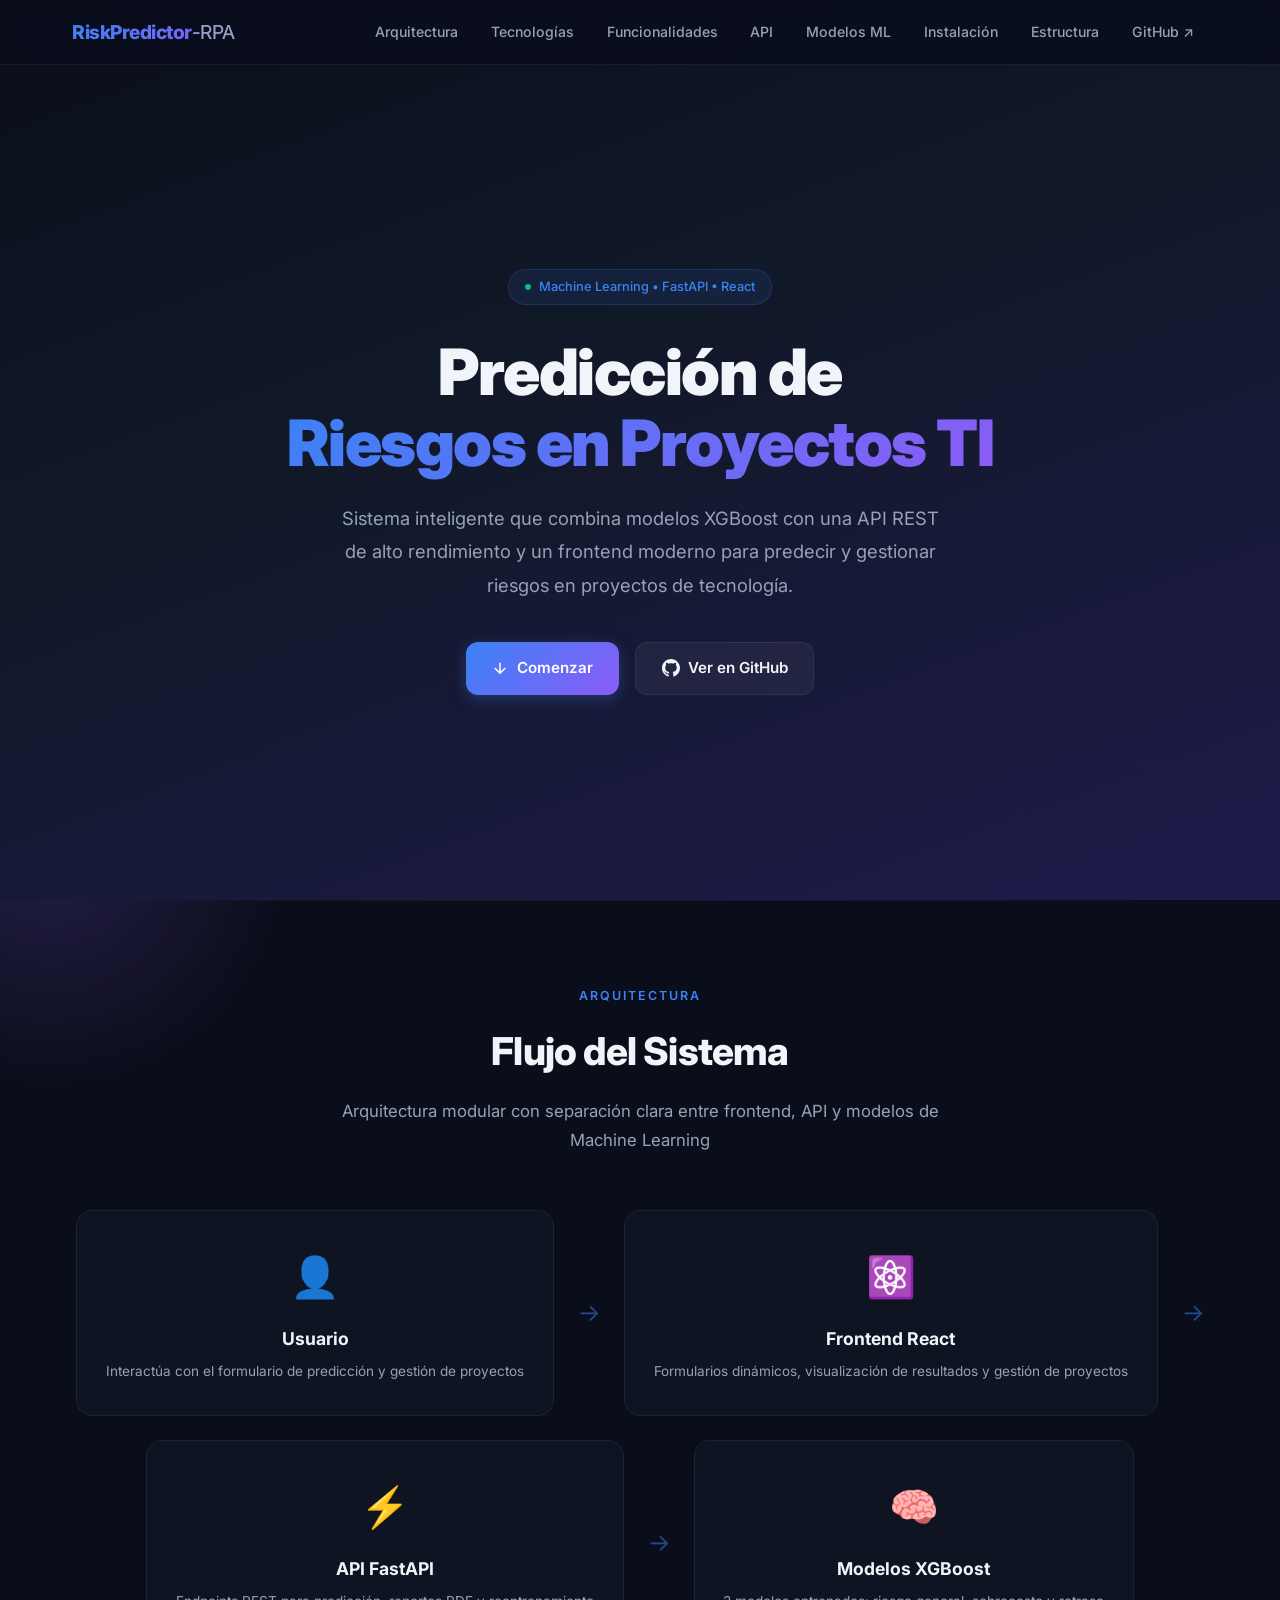
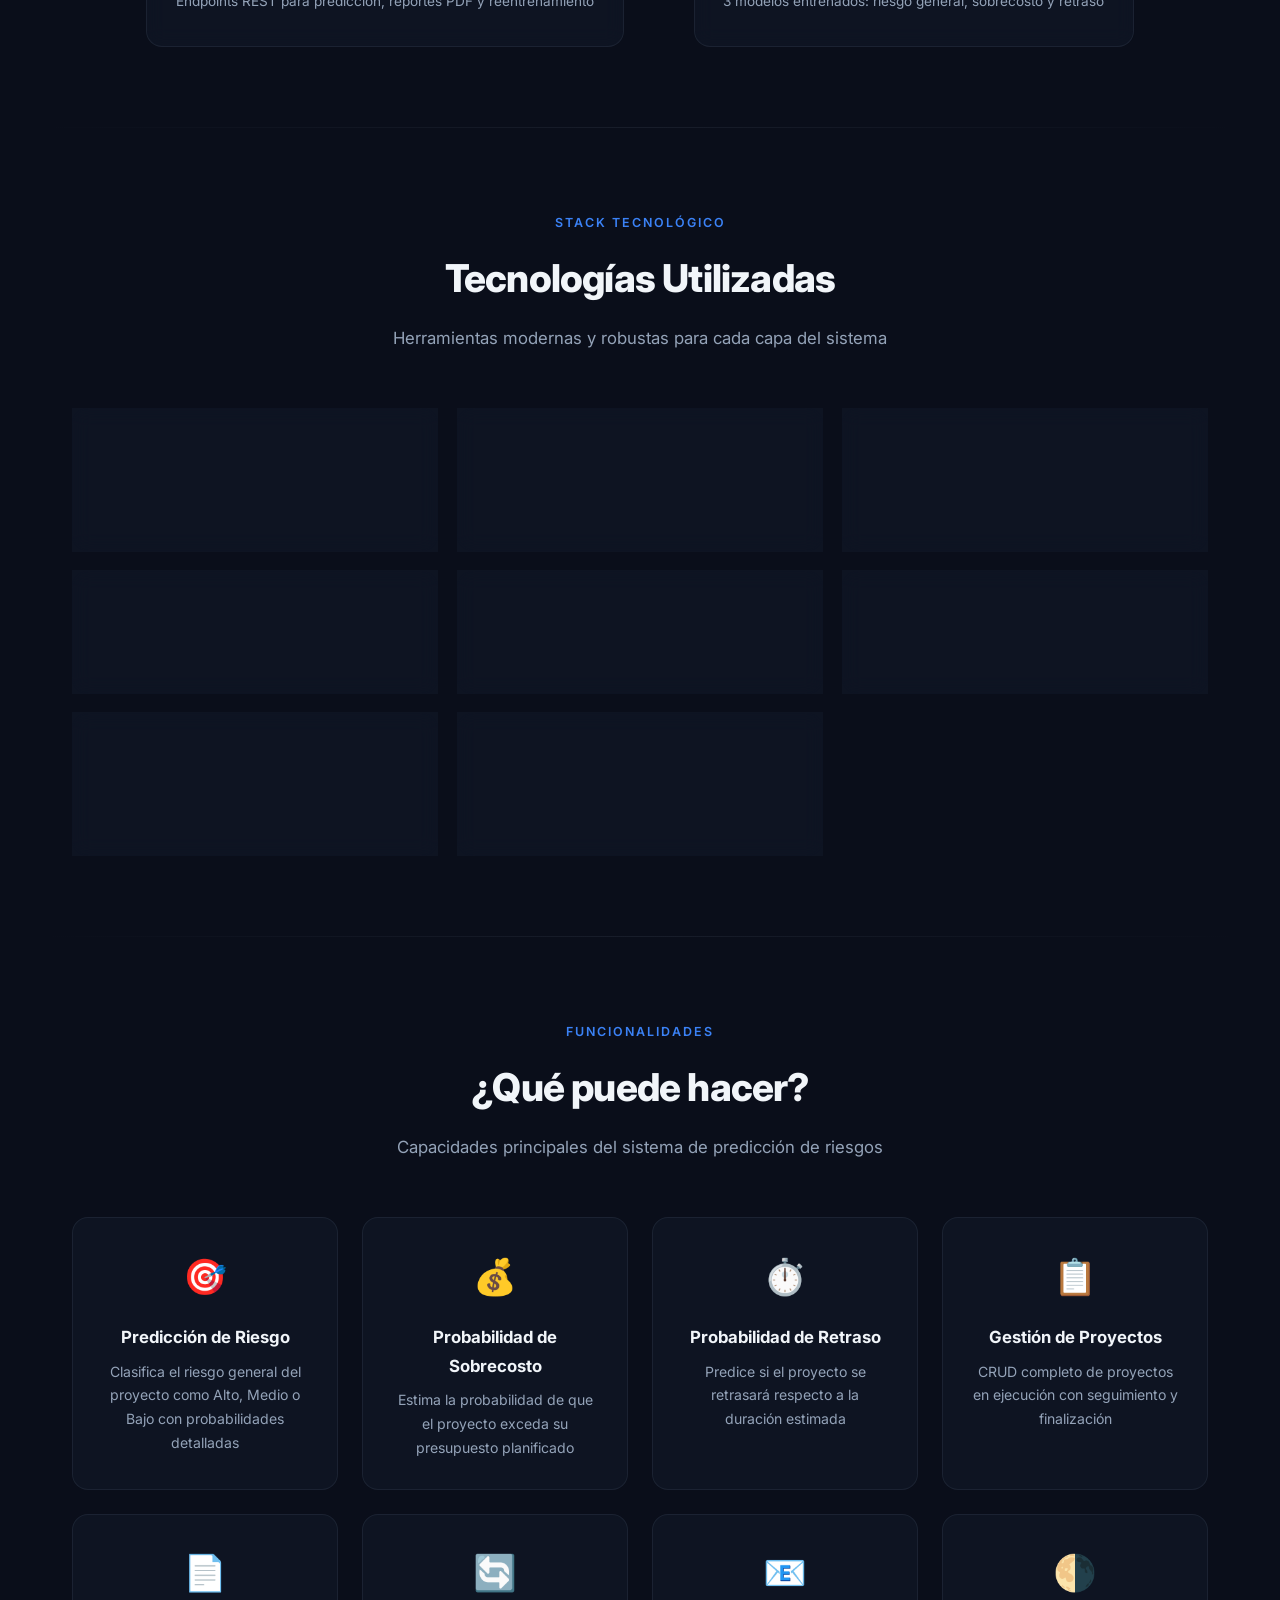
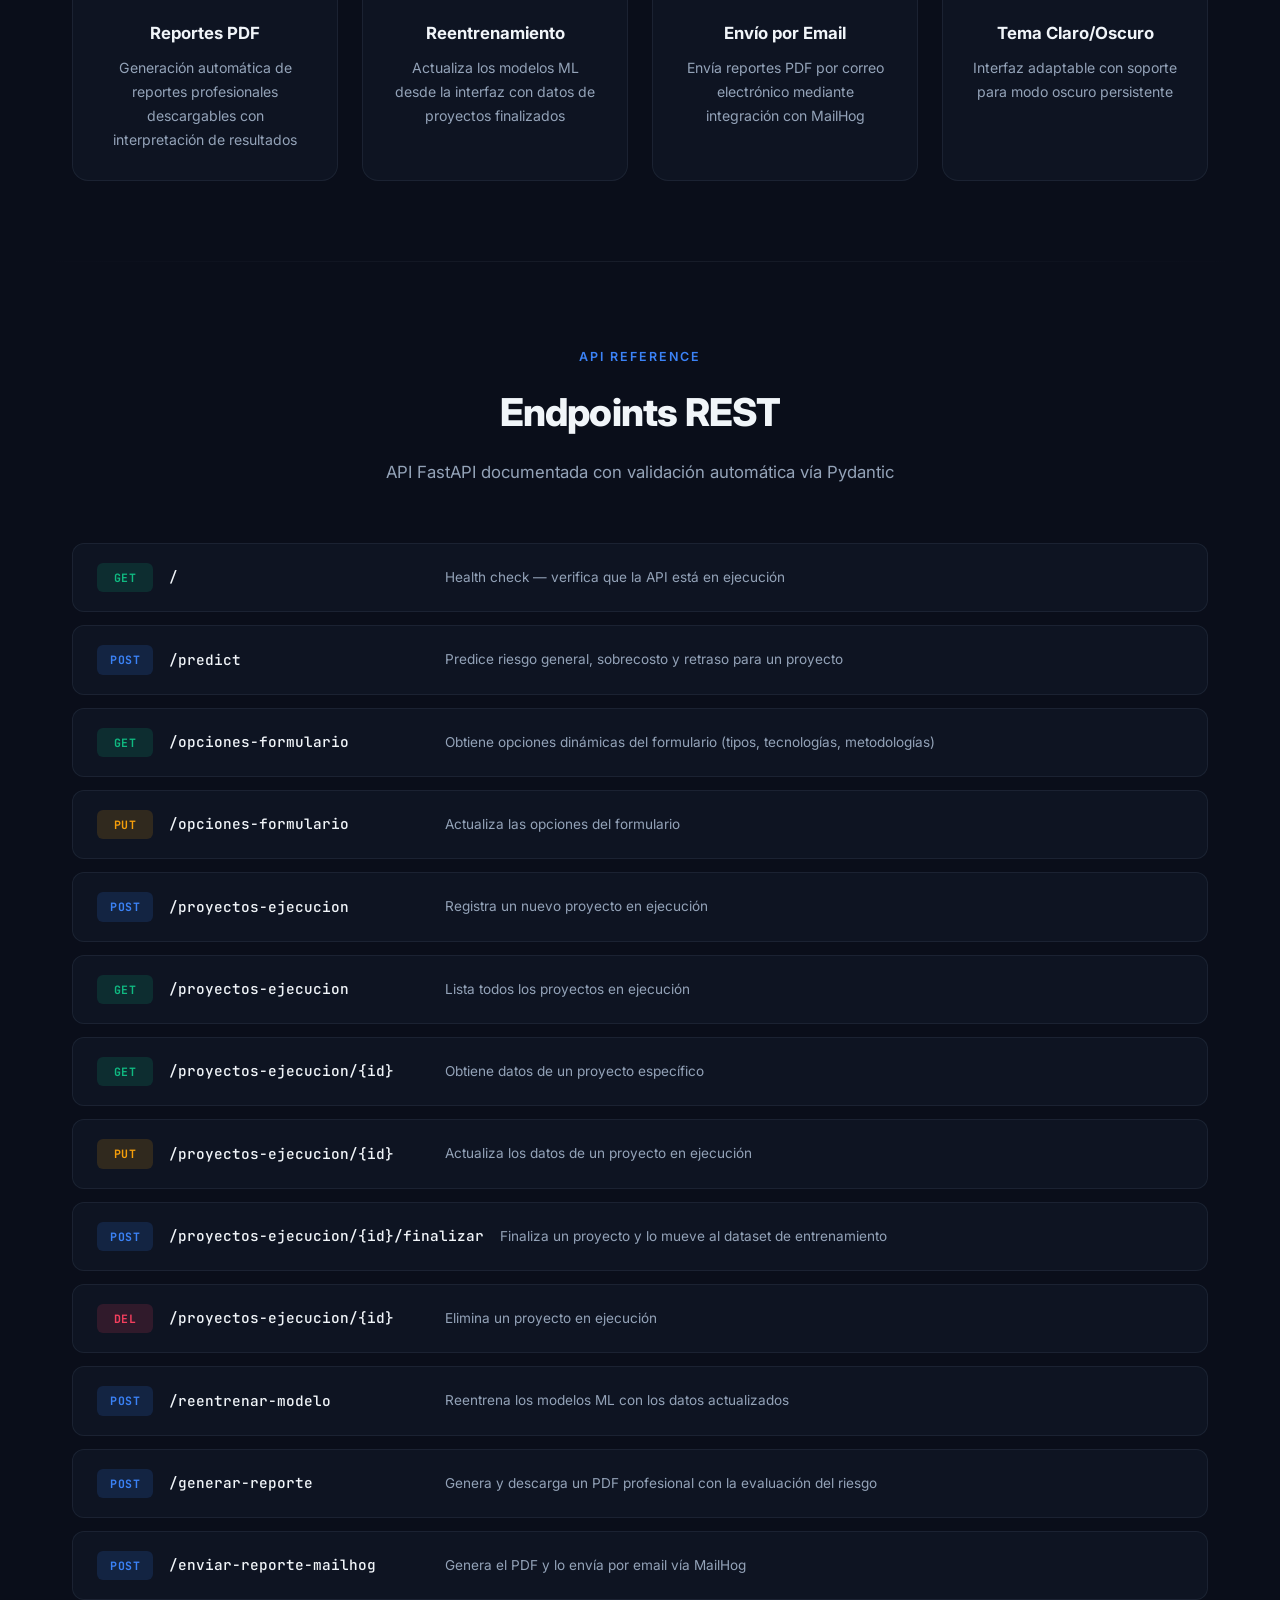
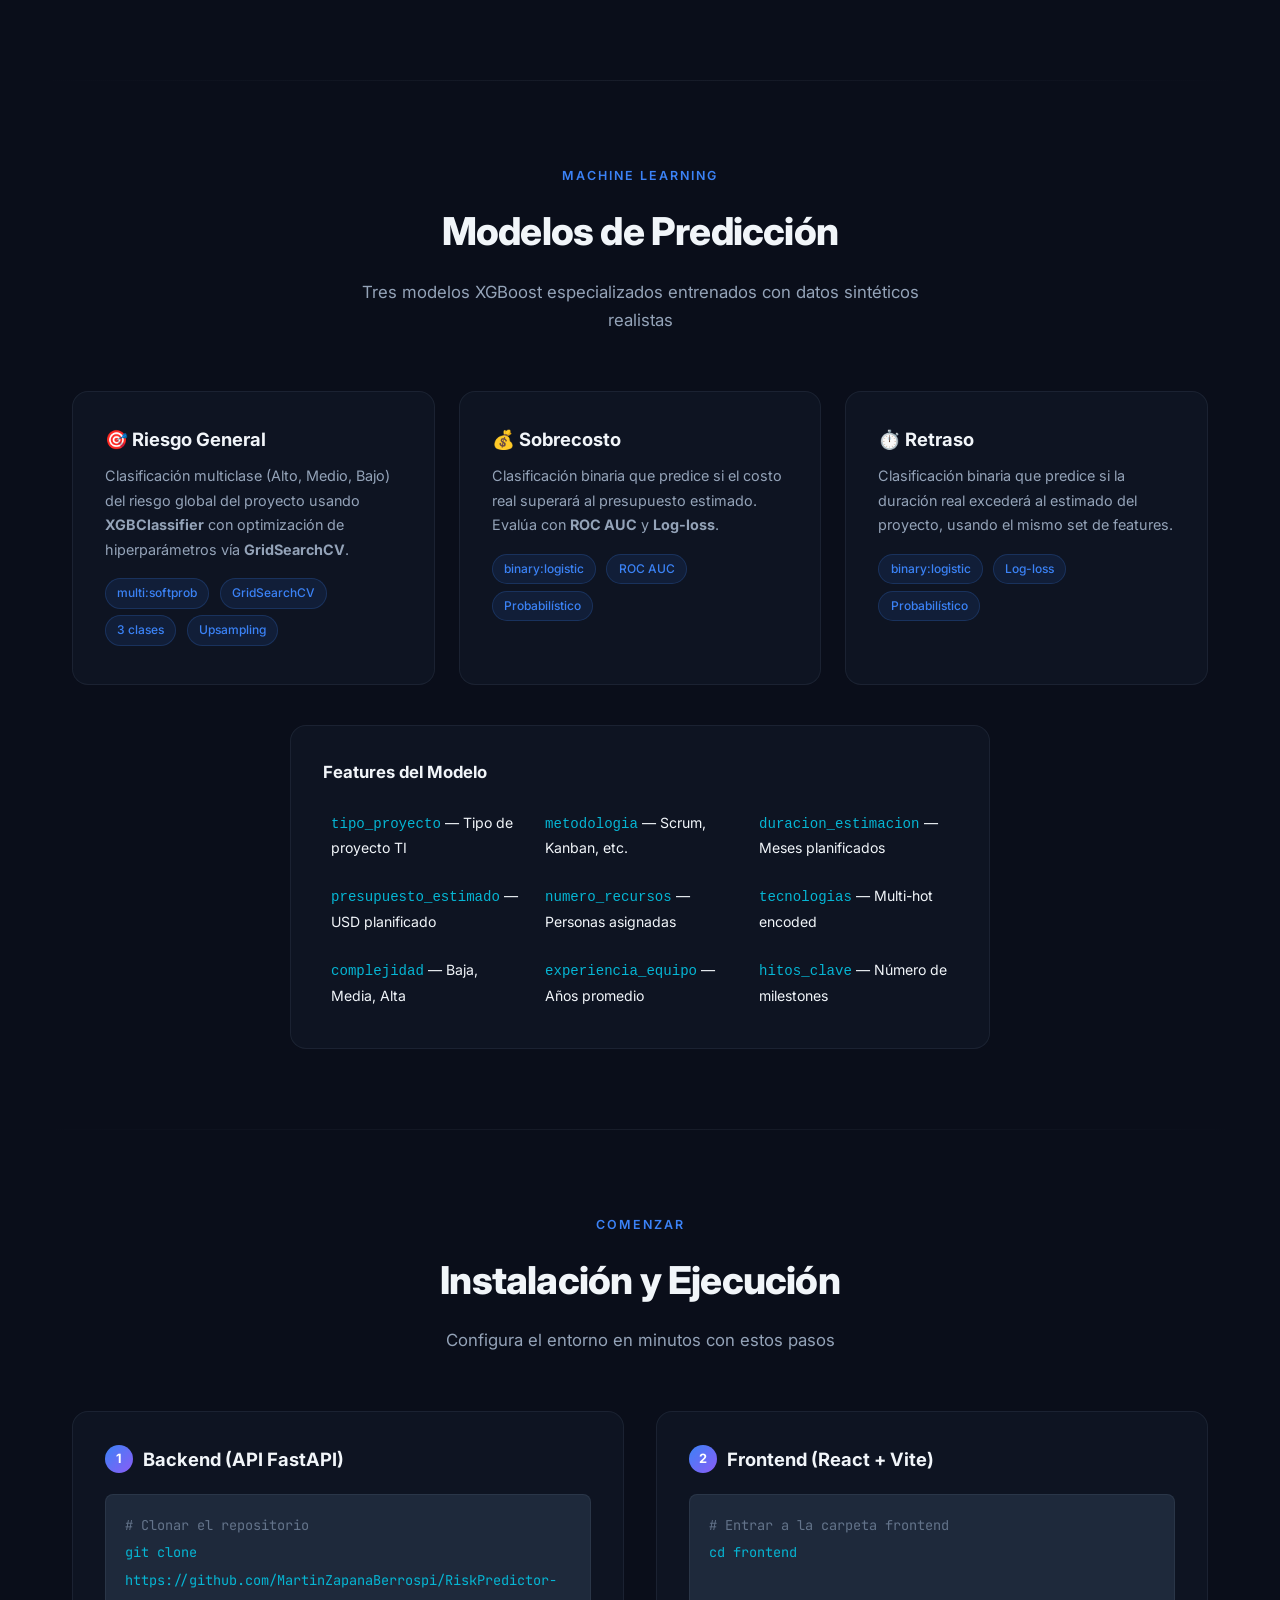
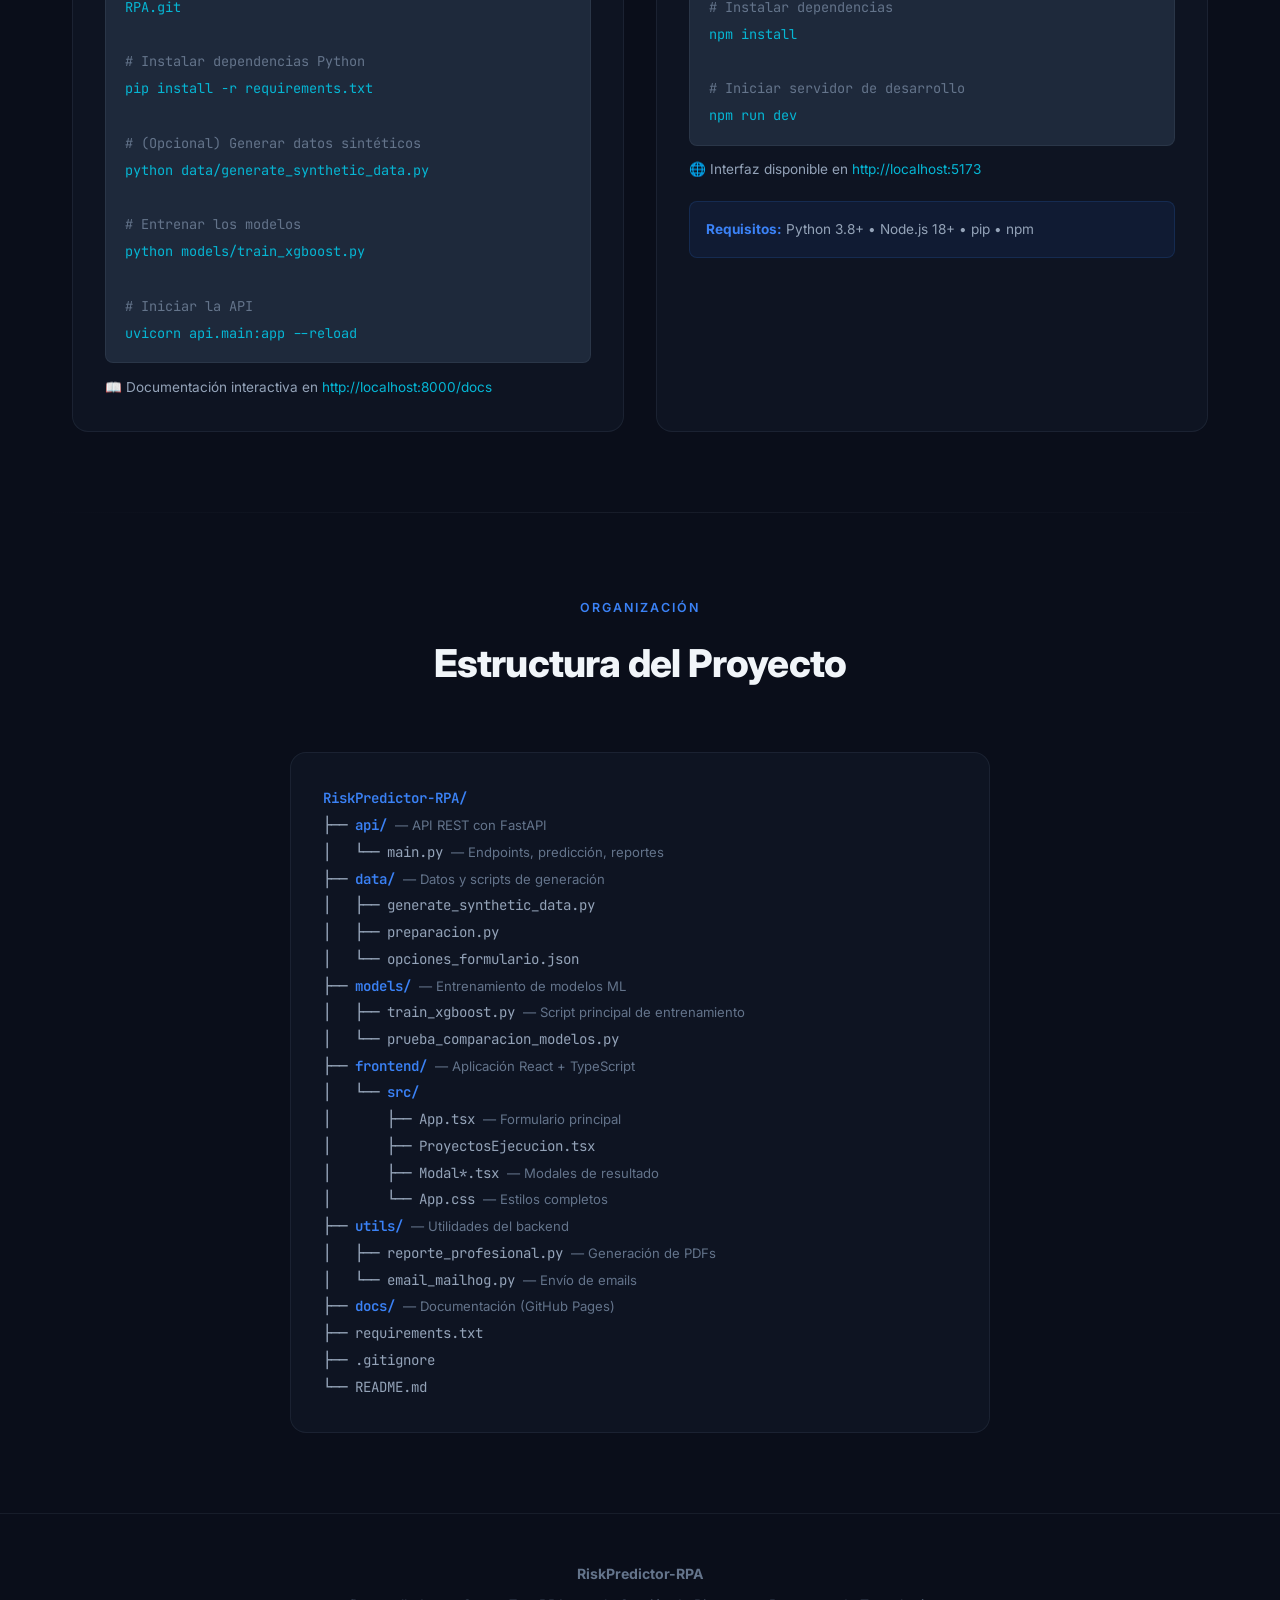
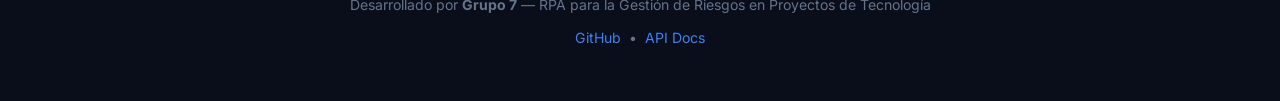
==== docs/index.html @ 30a3c872 "feat: optimizar proyecto y agregar documentación GitHub Pages - Refactorizar api/main.py: extraer ló" ====
<!doctype html>
<html lang="es">
  <head>
    <meta charset="UTF-8" />
    <meta name="viewport" content="width=device-width, initial-scale=1.0" />
    <title>RiskPredictor-RPA | Documentación</title>
    <meta
      name="description"
      content="Sistema inteligente de predicción y gestión de riesgos en proyectos de tecnología usando Machine Learning, FastAPI y React."
    />
    <link rel="preconnect" href="https://fonts.googleapis.com" />
    <link rel="preconnect" href="https://fonts.gstatic.com" crossorigin />
    <link
      href="https://fonts.googleapis.com/css2?family=Inter:wght@300;400;500;600;700;800;900&family=JetBrains+Mono:wght@400;500;600&display=swap"
      rel="stylesheet"
    />
    <style>
      /* ========================================
           CSS VARIABLES & DESIGN SYSTEM
           ======================================== */
      :root {
        --bg-primary: #0a0e1a;
        --bg-secondary: #111827;
        --bg-card: rgba(17, 24, 39, 0.7);
        --bg-card-hover: rgba(30, 41, 59, 0.8);
        --bg-code: #1e293b;
        --text-primary: #f1f5f9;
        --text-secondary: #94a3b8;
        --text-muted: #64748b;
        --accent-blue: #3b82f6;
        --accent-blue-glow: rgba(59, 130, 246, 0.3);
        --accent-purple: #8b5cf6;
        --accent-purple-glow: rgba(139, 92, 246, 0.2);
        --accent-emerald: #10b981;
        --accent-amber: #f59e0b;
        --accent-rose: #f43f5e;
        --accent-cyan: #06b6d4;
        --gradient-primary: linear-gradient(135deg, #3b82f6, #8b5cf6);
        --gradient-hero: linear-gradient(
          160deg,
          #0a0e1a 0%,
          #111827 40%,
          #1e1b4b 100%
        );
        --gradient-card: linear-gradient(
          135deg,
          rgba(59, 130, 246, 0.05),
          rgba(139, 92, 246, 0.05)
        );
        --border-color: rgba(148, 163, 184, 0.1);
        --border-glow: rgba(59, 130, 246, 0.2);
        --shadow-sm: 0 1px 3px rgba(0, 0, 0, 0.3);
        --shadow-md: 0 4px 20px rgba(0, 0, 0, 0.4);
        --shadow-lg: 0 10px 40px rgba(0, 0, 0, 0.5);
        --shadow-glow: 0 0 30px rgba(59, 130, 246, 0.15);
        --radius-sm: 8px;
        --radius-md: 12px;
        --radius-lg: 16px;
        --radius-xl: 24px;
        --font-sans:
          "Inter", -apple-system, BlinkMacSystemFont, "Segoe UI", sans-serif;
        --font-mono: "JetBrains Mono", "Fira Code", monospace;
      }

      /* ========================================
           BASE STYLES
           ======================================== */
      *,
      *::before,
      *::after {
        margin: 0;
        padding: 0;
        box-sizing: border-box;
      }

      html {
        scroll-behavior: smooth;
        scroll-padding-top: 80px;
      }

      body {
        font-family: var(--font-sans);
        background: var(--bg-primary);
        color: var(--text-primary);
        line-height: 1.7;
        -webkit-font-smoothing: antialiased;
        overflow-x: hidden;
      }

      ::selection {
        background: var(--accent-blue);
        color: white;
      }

      a {
        color: var(--accent-blue);
        text-decoration: none;
        transition: color 0.25s;
      }
      a:hover {
        color: #60a5fa;
      }

      /* ========================================
           ANIMATED BACKGROUND
           ======================================== */
      .bg-grid {
        position: fixed;
        inset: 0;
        z-index: 0;
        pointer-events: none;
        background-image:
          linear-gradient(rgba(59, 130, 246, 0.03) 1px, transparent 1px),
          linear-gradient(90deg, rgba(59, 130, 246, 0.03) 1px, transparent 1px);
        background-size: 60px 60px;
      }

      .bg-glow {
        position: fixed;
        top: -200px;
        right: -200px;
        width: 600px;
        height: 600px;
        border-radius: 50%;
        background: radial-gradient(
          circle,
          var(--accent-blue-glow) 0%,
          transparent 70%
        );
        pointer-events: none;
        z-index: 0;
        animation: floatGlow 8s ease-in-out infinite alternate;
      }

      .bg-glow-2 {
        position: fixed;
        bottom: -200px;
        left: -200px;
        width: 500px;
        height: 500px;
        border-radius: 50%;
        background: radial-gradient(
          circle,
          var(--accent-purple-glow) 0%,
          transparent 70%
        );
        pointer-events: none;
        z-index: 0;
        animation: floatGlow 10s ease-in-out infinite alternate-reverse;
      }

      @keyframes floatGlow {
        from {
          transform: translate(0, 0) scale(1);
        }
        to {
          transform: translate(50px, 30px) scale(1.1);
        }
      }

      /* ========================================
           NAVIGATION
           ======================================== */
      .nav {
        position: fixed;
        top: 0;
        left: 0;
        right: 0;
        z-index: 1000;
        background: rgba(10, 14, 26, 0.85);
        backdrop-filter: blur(20px) saturate(180%);
        -webkit-backdrop-filter: blur(20px) saturate(180%);
        border-bottom: 1px solid var(--border-color);
        transition:
          background 0.3s,
          box-shadow 0.3s;
      }

      .nav.scrolled {
        background: rgba(10, 14, 26, 0.95);
        box-shadow: var(--shadow-md);
      }

      .nav-inner {
        max-width: 1200px;
        margin: 0 auto;
        padding: 0 2rem;
        display: flex;
        align-items: center;
        justify-content: space-between;
        height: 64px;
      }

      .nav-logo {
        font-weight: 800;
        font-size: 1.2rem;
        letter-spacing: -0.5px;
        background: var(--gradient-primary);
        -webkit-background-clip: text;
        -webkit-text-fill-color: transparent;
        background-clip: text;
      }

      .nav-logo span {
        -webkit-text-fill-color: var(--text-secondary);
        font-weight: 400;
      }

      .nav-links {
        display: flex;
        gap: 0.25rem;
        list-style: none;
      }

      .nav-links a {
        display: block;
        padding: 0.5rem 0.9rem;
        color: var(--text-secondary);
        font-size: 0.88rem;
        font-weight: 500;
        border-radius: var(--radius-sm);
        transition: all 0.25s;
      }

      .nav-links a:hover {
        color: var(--text-primary);
        background: rgba(59, 130, 246, 0.1);
      }

      .nav-hamburger {
        display: none;
        cursor: pointer;
        background: none;
        border: none;
        color: var(--text-primary);
        padding: 0.5rem;
      }

      /* ========================================
           HERO SECTION
           ======================================== */
      .hero {
        position: relative;
        z-index: 1;
        min-height: 100vh;
        display: flex;
        align-items: center;
        justify-content: center;
        text-align: center;
        padding: 8rem 2rem 4rem;
        background: var(--gradient-hero);
      }

      .hero-content {
        max-width: 800px;
      }

      .hero-badge {
        display: inline-flex;
        align-items: center;
        gap: 0.5rem;
        padding: 0.4rem 1rem;
        background: rgba(59, 130, 246, 0.1);
        border: 1px solid rgba(59, 130, 246, 0.2);
        border-radius: 100px;
        font-size: 0.8rem;
        font-weight: 500;
        color: var(--accent-blue);
        margin-bottom: 2rem;
        animation: fadeInUp 0.6s ease-out;
      }

      .hero-badge .dot {
        width: 6px;
        height: 6px;
        border-radius: 50%;
        background: var(--accent-emerald);
        animation: pulse 2s infinite;
      }

      @keyframes pulse {
        0%,
        100% {
          opacity: 1;
        }
        50% {
          opacity: 0.4;
        }
      }

      .hero h1 {
        font-size: clamp(2.5rem, 5vw, 4rem);
        font-weight: 900;
        line-height: 1.1;
        letter-spacing: -1.5px;
        margin-bottom: 1.5rem;
        animation: fadeInUp 0.6s ease-out 0.1s both;
      }

      .hero h1 .gradient-text {
        background: var(--gradient-primary);
        -webkit-background-clip: text;
        -webkit-text-fill-color: transparent;
        background-clip: text;
      }

      .hero-description {
        font-size: 1.15rem;
        color: var(--text-secondary);
        max-width: 600px;
        margin: 0 auto 2.5rem;
        line-height: 1.8;
        animation: fadeInUp 0.6s ease-out 0.2s both;
      }

      .hero-buttons {
        display: flex;
        gap: 1rem;
        justify-content: center;
        flex-wrap: wrap;
        animation: fadeInUp 0.6s ease-out 0.3s both;
      }

      .btn {
        display: inline-flex;
        align-items: center;
        gap: 0.5rem;
        padding: 0.8rem 1.6rem;
        border-radius: var(--radius-md);
        font-weight: 600;
        font-size: 0.95rem;
        transition: all 0.3s;
        cursor: pointer;
        border: none;
        font-family: var(--font-sans);
      }

      .btn-primary {
        background: var(--gradient-primary);
        color: white;
        box-shadow: 0 4px 15px var(--accent-blue-glow);
      }
      .btn-primary:hover {
        transform: translateY(-2px);
        box-shadow: 0 8px 25px var(--accent-blue-glow);
        color: white;
      }

      .btn-secondary {
        background: rgba(255, 255, 255, 0.05);
        color: var(--text-primary);
        border: 1px solid var(--border-color);
      }
      .btn-secondary:hover {
        background: rgba(255, 255, 255, 0.1);
        border-color: var(--accent-blue);
        color: var(--text-primary);
      }

      @keyframes fadeInUp {
        from {
          opacity: 0;
          transform: translateY(30px);
        }
        to {
          opacity: 1;
          transform: translateY(0);
        }
      }

      /* ========================================
           SECTIONS
           ======================================== */
      .section {
        position: relative;
        z-index: 1;
        max-width: 1200px;
        margin: 0 auto;
        padding: 5rem 2rem;
      }

      .section-header {
        text-align: center;
        margin-bottom: 3.5rem;
      }

      .section-label {
        display: inline-block;
        font-size: 0.78rem;
        font-weight: 600;
        text-transform: uppercase;
        letter-spacing: 2px;
        color: var(--accent-blue);
        margin-bottom: 0.8rem;
      }

      .section-title {
        font-size: clamp(1.8rem, 3vw, 2.5rem);
        font-weight: 800;
        letter-spacing: -0.8px;
        margin-bottom: 0.8rem;
      }

      .section-subtitle {
        font-size: 1.05rem;
        color: var(--text-secondary);
        max-width: 600px;
        margin: 0 auto;
      }

      /* ========================================
           ARCHITECTURE
           ======================================== */
      .arch-flow {
        display: flex;
        align-items: center;
        justify-content: center;
        gap: 1.5rem;
        flex-wrap: wrap;
        margin-top: 2rem;
      }

      .arch-node {
        background: var(--bg-card);
        border: 1px solid var(--border-color);
        border-radius: var(--radius-lg);
        padding: 2rem 1.8rem;
        text-align: center;
        min-width: 200px;
        backdrop-filter: blur(10px);
        transition: all 0.35s;
        position: relative;
        overflow: hidden;
      }

      .arch-node::before {
        content: "";
        position: absolute;
        inset: 0;
        background: var(--gradient-card);
        opacity: 0;
        transition: opacity 0.35s;
      }

      .arch-node:hover {
        border-color: var(--border-glow);
        transform: translateY(-4px);
        box-shadow: var(--shadow-glow);
      }
      .arch-node:hover::before {
        opacity: 1;
      }

      .arch-icon {
        font-size: 2.5rem;
        margin-bottom: 0.8rem;
        position: relative;
        z-index: 1;
      }

      .arch-node h3 {
        font-size: 1.1rem;
        font-weight: 700;
        margin-bottom: 0.4rem;
        position: relative;
        z-index: 1;
      }

      .arch-node p {
        font-size: 0.85rem;
        color: var(--text-secondary);
        position: relative;
        z-index: 1;
      }

      .arch-arrow {
        color: var(--accent-blue);
        font-size: 1.5rem;
        opacity: 0.5;
      }

      /* ========================================
           TECH STACK
           ======================================== */
      .tech-grid {
        display: grid;
        grid-template-columns: repeat(auto-fit, minmax(280px, 1fr));
        gap: 1.2rem;
      }

      .tech-card {
        background: var(--bg-card);
        border: 1px solid var(--border-color);
        border-radius: var(--radius-lg);
        padding: 1.5rem;
        display: flex;
        align-items: flex-start;
        gap: 1rem;
        transition: all 0.35s;
        backdrop-filter: blur(10px);
      }

      .tech-card:hover {
        border-color: var(--border-glow);
        transform: translateY(-3px);
        box-shadow: var(--shadow-glow);
      }

      .tech-icon {
        font-size: 2rem;
        flex-shrink: 0;
        width: 48px;
        height: 48px;
        display: flex;
        align-items: center;
        justify-content: center;
        border-radius: var(--radius-md);
        background: rgba(59, 130, 246, 0.1);
      }

      .tech-card h3 {
        font-size: 1rem;
        font-weight: 700;
        margin-bottom: 0.3rem;
      }

      .tech-card p {
        font-size: 0.85rem;
        color: var(--text-secondary);
        line-height: 1.5;
      }

      /* ========================================
           API REFERENCE
           ======================================== */
      .endpoint-list {
        display: flex;
        flex-direction: column;
        gap: 0.8rem;
      }

      .endpoint {
        background: var(--bg-card);
        border: 1px solid var(--border-color);
        border-radius: var(--radius-md);
        padding: 1.2rem 1.5rem;
        display: flex;
        align-items: center;
        gap: 1rem;
        transition: all 0.3s;
        cursor: pointer;
      }

      .endpoint:hover {
        border-color: var(--border-glow);
        background: var(--bg-card-hover);
      }

      .endpoint-method {
        font-family: var(--font-mono);
        font-size: 0.72rem;
        font-weight: 700;
        padding: 0.3rem 0.7rem;
        border-radius: 6px;
        text-transform: uppercase;
        letter-spacing: 0.5px;
        flex-shrink: 0;
        min-width: 56px;
        text-align: center;
      }

      .method-get {
        background: rgba(16, 185, 129, 0.15);
        color: var(--accent-emerald);
      }
      .method-post {
        background: rgba(59, 130, 246, 0.15);
        color: var(--accent-blue);
      }
      .method-put {
        background: rgba(245, 158, 11, 0.15);
        color: var(--accent-amber);
      }
      .method-delete {
        background: rgba(244, 63, 94, 0.15);
        color: var(--accent-rose);
      }

      .endpoint-path {
        font-family: var(--font-mono);
        font-size: 0.9rem;
        font-weight: 500;
        color: var(--text-primary);
        min-width: 260px;
      }

      .endpoint-desc {
        font-size: 0.85rem;
        color: var(--text-secondary);
      }

      /* ========================================
           ML MODELS
           ======================================== */
      .ml-grid {
        display: grid;
        grid-template-columns: repeat(auto-fit, minmax(320px, 1fr));
        gap: 1.5rem;
      }

      .ml-card {
        background: var(--bg-card);
        border: 1px solid var(--border-color);
        border-radius: var(--radius-lg);
        padding: 2rem;
        transition: all 0.35s;
        position: relative;
        overflow: hidden;
      }

      .ml-card::after {
        content: "";
        position: absolute;
        top: 0;
        left: 0;
        right: 0;
        height: 3px;
        background: var(--gradient-primary);
        opacity: 0;
        transition: opacity 0.35s;
      }

      .ml-card:hover {
        border-color: var(--border-glow);
        transform: translateY(-3px);
        box-shadow: var(--shadow-glow);
      }

      .ml-card:hover::after {
        opacity: 1;
      }

      .ml-card h3 {
        font-size: 1.15rem;
        font-weight: 700;
        margin-bottom: 0.6rem;
      }

      .ml-card p {
        font-size: 0.9rem;
        color: var(--text-secondary);
        margin-bottom: 1rem;
      }

      .ml-tag {
        display: inline-block;
        padding: 0.25rem 0.7rem;
        background: rgba(59, 130, 246, 0.1);
        border: 1px solid rgba(59, 130, 246, 0.2);
        border-radius: 100px;
        font-size: 0.75rem;
        font-weight: 500;
        color: var(--accent-blue);
        margin-right: 0.4rem;
        margin-bottom: 0.4rem;
      }

      /* ========================================
           FEATURES
           ======================================== */
      .features-grid {
        display: grid;
        grid-template-columns: repeat(auto-fit, minmax(250px, 1fr));
        gap: 1.5rem;
      }

      .feature-card {
        background: var(--bg-card);
        border: 1px solid var(--border-color);
        border-radius: var(--radius-lg);
        padding: 1.8rem;
        text-align: center;
        transition: all 0.35s;
      }

      .feature-card:hover {
        border-color: var(--border-glow);
        transform: translateY(-3px);
        box-shadow: var(--shadow-glow);
      }

      .feature-icon {
        font-size: 2.2rem;
        margin-bottom: 1rem;
      }

      .feature-card h3 {
        font-size: 1.05rem;
        font-weight: 700;
        margin-bottom: 0.5rem;
      }

      .feature-card p {
        font-size: 0.88rem;
        color: var(--text-secondary);
      }

      /* ========================================
           INSTALLATION
           ======================================== */
      .install-steps {
        display: grid;
        grid-template-columns: repeat(auto-fit, minmax(350px, 1fr));
        gap: 2rem;
      }

      .install-block {
        background: var(--bg-card);
        border: 1px solid var(--border-color);
        border-radius: var(--radius-lg);
        padding: 2rem;
      }

      .install-block h3 {
        font-size: 1.15rem;
        font-weight: 700;
        margin-bottom: 1.2rem;
        display: flex;
        align-items: center;
        gap: 0.6rem;
      }

      .step-number {
        display: inline-flex;
        align-items: center;
        justify-content: center;
        width: 28px;
        height: 28px;
        border-radius: 50%;
        background: var(--gradient-primary);
        color: white;
        font-size: 0.8rem;
        font-weight: 700;
        flex-shrink: 0;
      }

      .code-block {
        background: var(--bg-code);
        border: 1px solid var(--border-color);
        border-radius: var(--radius-sm);
        padding: 1rem 1.2rem;
        margin: 0.8rem 0;
        overflow-x: auto;
      }

      .code-block code {
        font-family: var(--font-mono);
        font-size: 0.85rem;
        color: var(--accent-cyan);
        line-height: 1.6;
      }

      .code-block .comment {
        color: var(--text-muted);
      }

      .install-block ol {
        list-style: none;
        counter-reset: step;
      }

      .install-block ol li {
        counter-increment: step;
        margin-bottom: 0.8rem;
        padding-left: 0;
        font-size: 0.92rem;
        color: var(--text-secondary);
      }

      /* ========================================
           PROJECT STRUCTURE
           ======================================== */
      .tree-block {
        background: var(--bg-card);
        border: 1px solid var(--border-color);
        border-radius: var(--radius-lg);
        padding: 2rem;
        max-width: 700px;
        margin: 0 auto;
      }

      .tree {
        font-family: var(--font-mono);
        font-size: 0.88rem;
        line-height: 1.9;
        color: var(--text-secondary);
      }

      .tree .dir {
        color: var(--accent-blue);
        font-weight: 600;
      }
      .tree .file {
        color: var(--text-secondary);
      }
      .tree .desc {
        color: var(--text-muted);
        font-family: var(--font-sans);
        font-size: 0.82rem;
      }

      /* ========================================
           FOOTER
           ======================================== */
      .footer {
        position: relative;
        z-index: 1;
        text-align: center;
        padding: 3rem 2rem;
        border-top: 1px solid var(--border-color);
        color: var(--text-muted);
        font-size: 0.88rem;
      }

      .footer a {
        color: var(--accent-blue);
      }
      .footer p {
        margin-bottom: 0.4rem;
      }

      /* ========================================
           RESPONSIVE
           ======================================== */
      @media (max-width: 768px) {
        .nav-links {
          display: none;
        }
        .nav-hamburger {
          display: block;
        }
        .nav-links.open {
          display: flex;
          flex-direction: column;
          position: absolute;
          top: 64px;
          left: 0;
          right: 0;
          background: rgba(10, 14, 26, 0.98);
          border-bottom: 1px solid var(--border-color);
          padding: 1rem;
        }
        .arch-flow {
          flex-direction: column;
        }
        .arch-arrow {
          transform: rotate(90deg);
        }
        .endpoint {
          flex-direction: column;
          align-items: flex-start;
          gap: 0.5rem;
        }
        .endpoint-path {
          min-width: auto;
        }
        .install-steps {
          grid-template-columns: 1fr;
        }
      }

      /* ========================================
           SCROLL ANIMATIONS
           ======================================== */
      .reveal {
        opacity: 0;
        transform: translateY(30px);
        transition: all 0.7s cubic-bezier(0.16, 1, 0.3, 1);
      }

      .reveal.visible {
        opacity: 1;
        transform: translateY(0);
      }

      /* ========================================
           DIVIDER
           ======================================== */
      .section-divider {
        width: 100%;
        max-width: 1200px;
        margin: 0 auto;
        height: 1px;
        background: linear-gradient(
          90deg,
          transparent,
          var(--border-color),
          transparent
        );
      }
    </style>
  </head>
  <body>
    <!-- Animated background -->
    <div class="bg-grid"></div>
    <div class="bg-glow"></div>
    <div class="bg-glow-2"></div>

    <!-- Navigation -->
    <nav class="nav" id="nav">
      <div class="nav-inner">
        <div class="nav-logo">RiskPredictor<span>-RPA</span></div>
        <button
          class="nav-hamburger"
          onclick="
            document.querySelector('.nav-links').classList.toggle('open')
          "
          aria-label="Menú"
        >
          <svg
            width="24"
            height="24"
            viewBox="0 0 24 24"
            fill="none"
            stroke="currentColor"
            stroke-width="2"
          >
            <path d="M3 12h18M3 6h18M3 18h18" />
          </svg>
        </button>
        <ul class="nav-links">
          <li><a href="#arquitectura">Arquitectura</a></li>
          <li><a href="#tecnologias">Tecnologías</a></li>
          <li><a href="#funcionalidades">Funcionalidades</a></li>
          <li><a href="#api">API</a></li>
          <li><a href="#modelos">Modelos ML</a></li>
          <li><a href="#instalacion">Instalación</a></li>
          <li><a href="#estructura">Estructura</a></li>
          <li>
            <a
              href="https://github.com/MartinZapanaBerrospi/RiskPredictor-RPA"
              target="_blank"
              >GitHub ↗</a
            >
          </li>
        </ul>
      </div>
    </nav>

    <!-- Hero -->
    <section class="hero">
      <div class="hero-content">
        <div class="hero-badge">
          <span class="dot"></span>
          Machine Learning &bull; FastAPI &bull; React
        </div>
        <h1>
          Predicción de<br />
          <span class="gradient-text">Riesgos en Proyectos TI</span>
        </h1>
        <p class="hero-description">
          Sistema inteligente que combina modelos XGBoost con una API REST de
          alto rendimiento y un frontend moderno para predecir y gestionar
          riesgos en proyectos de tecnología.
        </p>
        <div class="hero-buttons">
          <a href="#instalacion" class="btn btn-primary">
            <svg
              width="18"
              height="18"
              viewBox="0 0 24 24"
              fill="none"
              stroke="currentColor"
              stroke-width="2"
            >
              <path d="M12 5v14M5 12l7 7 7-7" />
            </svg>
            Comenzar
          </a>
          <a
            href="https://github.com/MartinZapanaBerrospi/RiskPredictor-RPA"
            target="_blank"
            class="btn btn-secondary"
          >
            <svg width="18" height="18" viewBox="0 0 24 24" fill="currentColor">
              <path
                d="M12 0c-6.626 0-12 5.373-12 12 0 5.302 3.438 9.8 8.207 11.387.599.111.793-.261.793-.577v-2.234c-3.338.726-4.033-1.416-4.033-1.416-.546-1.387-1.333-1.756-1.333-1.756-1.089-.745.083-.729.083-.729 1.205.084 1.839 1.237 1.839 1.237 1.07 1.834 2.807 1.304 3.492.997.107-.775.418-1.305.762-1.604-2.665-.305-5.467-1.334-5.467-5.931 0-1.311.469-2.381 1.236-3.221-.124-.303-.535-1.524.117-3.176 0 0 1.008-.322 3.301 1.23.957-.266 1.983-.399 3.003-.404 1.02.005 2.047.138 3.006.404 2.291-1.552 3.297-1.23 3.297-1.23.653 1.653.242 2.874.118 3.176.77.84 1.235 1.911 1.235 3.221 0 4.609-2.807 5.624-5.479 5.921.43.372.823 1.102.823 2.222v3.293c0 .319.192.694.801.576 4.765-1.589 8.199-6.086 8.199-11.386 0-6.627-5.373-12-12-12z"
              />
            </svg>
            Ver en GitHub
          </a>
        </div>
      </div>
    </section>

    <!-- Architecture -->
    <div class="section-divider"></div>
    <section class="section" id="arquitectura">
      <div class="section-header reveal">
        <span class="section-label">Arquitectura</span>
        <h2 class="section-title">Flujo del Sistema</h2>
        <p class="section-subtitle">
          Arquitectura modular con separación clara entre frontend, API y
          modelos de Machine Learning
        </p>
      </div>
      <div class="arch-flow reveal">
        <div class="arch-node">
          <div class="arch-icon">👤</div>
          <h3>Usuario</h3>
          <p>
            Interactúa con el formulario de predicción y gestión de proyectos
          </p>
        </div>
        <div class="arch-arrow">→</div>
        <div class="arch-node">
          <div class="arch-icon">⚛️</div>
          <h3>Frontend React</h3>
          <p>
            Formularios dinámicos, visualización de resultados y gestión de
            proyectos
          </p>
        </div>
        <div class="arch-arrow">→</div>
        <div class="arch-node">
          <div class="arch-icon">⚡</div>
          <h3>API FastAPI</h3>
          <p>Endpoints REST para predicción, reportes PDF y reentrenamiento</p>
        </div>
        <div class="arch-arrow">→</div>
        <div class="arch-node">
          <div class="arch-icon">🧠</div>
          <h3>Modelos XGBoost</h3>
          <p>3 modelos entrenados: riesgo general, sobrecosto y retraso</p>
        </div>
      </div>
    </section>

    <!-- Tech Stack -->
    <div class="section-divider"></div>
    <section class="section" id="tecnologias">
      <div class="section-header reveal">
        <span class="section-label">Stack Tecnológico</span>
        <h2 class="section-title">Tecnologías Utilizadas</h2>
        <p class="section-subtitle">
          Herramientas modernas y robustas para cada capa del sistema
        </p>
      </div>
      <div class="tech-grid reveal">
        <div class="tech-card">
          <div class="tech-icon">🐍</div>
          <div>
            <h3>Python 3.8+</h3>
            <p>Lenguaje principal para backend, ML y utilidades del sistema</p>
          </div>
        </div>
        <div class="tech-card">
          <div class="tech-icon">⚡</div>
          <div>
            <h3>FastAPI</h3>
            <p>
              Framework REST de alto rendimiento con documentación automática
              OpenAPI
            </p>
          </div>
        </div>
        <div class="tech-card">
          <div class="tech-icon">🚀</div>
          <div>
            <h3>XGBoost</h3>
            <p>
              Algoritmo de Gradient Boosting para predicción multiclase y
              binaria
            </p>
          </div>
        </div>
        <div class="tech-card">
          <div class="tech-icon">⚛️</div>
          <div>
            <h3>React 19 + TypeScript</h3>
            <p>
              Frontend moderno con tipado estático y componentes reutilizables
            </p>
          </div>
        </div>
        <div class="tech-card">
          <div class="tech-icon">📦</div>
          <div>
            <h3>Vite</h3>
            <p>Build tool ultrarrápido con HMR para desarrollo del frontend</p>
          </div>
        </div>
        <div class="tech-card">
          <div class="tech-icon">🔬</div>
          <div>
            <h3>Scikit-learn</h3>
            <p>
              Preprocessing, encoding y métricas de evaluación de modelos ML
            </p>
          </div>
        </div>
        <div class="tech-card">
          <div class="tech-icon">📊</div>
          <div>
            <h3>Pandas & NumPy</h3>
            <p>
              Manipulación de datos tabulares y computación numérica eficiente
            </p>
          </div>
        </div>
        <div class="tech-card">
          <div class="tech-icon">📄</div>
          <div>
            <h3>FPDF2</h3>
            <p>
              Generación de reportes PDF profesionales con evaluaciones de
              riesgo
            </p>
          </div>
        </div>
      </div>
    </section>

    <!-- Features -->
    <div class="section-divider"></div>
    <section class="section" id="funcionalidades">
      <div class="section-header reveal">
        <span class="section-label">Funcionalidades</span>
        <h2 class="section-title">¿Qué puede hacer?</h2>
        <p class="section-subtitle">
          Capacidades principales del sistema de predicción de riesgos
        </p>
      </div>
      <div class="features-grid reveal">
        <div class="feature-card">
          <div class="feature-icon">🎯</div>
          <h3>Predicción de Riesgo</h3>
          <p>
            Clasifica el riesgo general del proyecto como Alto, Medio o Bajo con
            probabilidades detalladas
          </p>
        </div>
        <div class="feature-card">
          <div class="feature-icon">💰</div>
          <h3>Probabilidad de Sobrecosto</h3>
          <p>
            Estima la probabilidad de que el proyecto exceda su presupuesto
            planificado
          </p>
        </div>
        <div class="feature-card">
          <div class="feature-icon">⏱️</div>
          <h3>Probabilidad de Retraso</h3>
          <p>
            Predice si el proyecto se retrasará respecto a la duración estimada
          </p>
        </div>
        <div class="feature-card">
          <div class="feature-icon">📋</div>
          <h3>Gestión de Proyectos</h3>
          <p>
            CRUD completo de proyectos en ejecución con seguimiento y
            finalización
          </p>
        </div>
        <div class="feature-card">
          <div class="feature-icon">📄</div>
          <h3>Reportes PDF</h3>
          <p>
            Generación automática de reportes profesionales descargables con
            interpretación de resultados
          </p>
        </div>
        <div class="feature-card">
          <div class="feature-icon">🔄</div>
          <h3>Reentrenamiento</h3>
          <p>
            Actualiza los modelos ML desde la interfaz con datos de proyectos
            finalizados
          </p>
        </div>
        <div class="feature-card">
          <div class="feature-icon">📧</div>
          <h3>Envío por Email</h3>
          <p>
            Envía reportes PDF por correo electrónico mediante integración con
            MailHog
          </p>
        </div>
        <div class="feature-card">
          <div class="feature-icon">🌗</div>
          <h3>Tema Claro/Oscuro</h3>
          <p>Interfaz adaptable con soporte para modo oscuro persistente</p>
        </div>
      </div>
    </section>

    <!-- API Reference -->
    <div class="section-divider"></div>
    <section class="section" id="api">
      <div class="section-header reveal">
        <span class="section-label">API Reference</span>
        <h2 class="section-title">Endpoints REST</h2>
        <p class="section-subtitle">
          API FastAPI documentada con validación automática vía Pydantic
        </p>
      </div>
      <div class="endpoint-list reveal">
        <div class="endpoint">
          <span class="endpoint-method method-get">GET</span>
          <span class="endpoint-path">/</span>
          <span class="endpoint-desc"
            >Health check — verifica que la API está en ejecución</span
          >
        </div>
        <div class="endpoint">
          <span class="endpoint-method method-post">POST</span>
          <span class="endpoint-path">/predict</span>
          <span class="endpoint-desc"
            >Predice riesgo general, sobrecosto y retraso para un proyecto</span
          >
        </div>
        <div class="endpoint">
          <span class="endpoint-method method-get">GET</span>
          <span class="endpoint-path">/opciones-formulario</span>
          <span class="endpoint-desc"
            >Obtiene opciones dinámicas del formulario (tipos, tecnologías,
            metodologías)</span
          >
        </div>
        <div class="endpoint">
          <span class="endpoint-method method-put">PUT</span>
          <span class="endpoint-path">/opciones-formulario</span>
          <span class="endpoint-desc"
            >Actualiza las opciones del formulario</span
          >
        </div>
        <div class="endpoint">
          <span class="endpoint-method method-post">POST</span>
          <span class="endpoint-path">/proyectos-ejecucion</span>
          <span class="endpoint-desc"
            >Registra un nuevo proyecto en ejecución</span
          >
        </div>
        <div class="endpoint">
          <span class="endpoint-method method-get">GET</span>
          <span class="endpoint-path">/proyectos-ejecucion</span>
          <span class="endpoint-desc"
            >Lista todos los proyectos en ejecución</span
          >
        </div>
        <div class="endpoint">
          <span class="endpoint-method method-get">GET</span>
          <span class="endpoint-path">/proyectos-ejecucion/{id}</span>
          <span class="endpoint-desc"
            >Obtiene datos de un proyecto específico</span
          >
        </div>
        <div class="endpoint">
          <span class="endpoint-method method-put">PUT</span>
          <span class="endpoint-path">/proyectos-ejecucion/{id}</span>
          <span class="endpoint-desc"
            >Actualiza los datos de un proyecto en ejecución</span
          >
        </div>
        <div class="endpoint">
          <span class="endpoint-method method-post">POST</span>
          <span class="endpoint-path">/proyectos-ejecucion/{id}/finalizar</span>
          <span class="endpoint-desc"
            >Finaliza un proyecto y lo mueve al dataset de entrenamiento</span
          >
        </div>
        <div class="endpoint">
          <span class="endpoint-method method-delete">DEL</span>
          <span class="endpoint-path">/proyectos-ejecucion/{id}</span>
          <span class="endpoint-desc">Elimina un proyecto en ejecución</span>
        </div>
        <div class="endpoint">
          <span class="endpoint-method method-post">POST</span>
          <span class="endpoint-path">/reentrenar-modelo</span>
          <span class="endpoint-desc"
            >Reentrena los modelos ML con los datos actualizados</span
          >
        </div>
        <div class="endpoint">
          <span class="endpoint-method method-post">POST</span>
          <span class="endpoint-path">/generar-reporte</span>
          <span class="endpoint-desc"
            >Genera y descarga un PDF profesional con la evaluación del
            riesgo</span
          >
        </div>
        <div class="endpoint">
          <span class="endpoint-method method-post">POST</span>
          <span class="endpoint-path">/enviar-reporte-mailhog</span>
          <span class="endpoint-desc"
            >Genera el PDF y lo envía por email vía MailHog</span
          >
        </div>
      </div>
    </section>

    <!-- ML Models -->
    <div class="section-divider"></div>
    <section class="section" id="modelos">
      <div class="section-header reveal">
        <span class="section-label">Machine Learning</span>
        <h2 class="section-title">Modelos de Predicción</h2>
        <p class="section-subtitle">
          Tres modelos XGBoost especializados entrenados con datos sintéticos
          realistas
        </p>
      </div>
      <div class="ml-grid reveal">
        <div class="ml-card">
          <h3>🎯 Riesgo General</h3>
          <p>
            Clasificación multiclase (Alto, Medio, Bajo) del riesgo global del
            proyecto usando <strong>XGBClassifier</strong> con optimización de
            hiperparámetros vía <strong>GridSearchCV</strong>.
          </p>
          <span class="ml-tag">multi:softprob</span>
          <span class="ml-tag">GridSearchCV</span>
          <span class="ml-tag">3 clases</span>
          <span class="ml-tag">Upsampling</span>
        </div>
        <div class="ml-card">
          <h3>💰 Sobrecosto</h3>
          <p>
            Clasificación binaria que predice si el costo real superará al
            presupuesto estimado. Evalúa con <strong>ROC AUC</strong> y
            <strong>Log-loss</strong>.
          </p>
          <span class="ml-tag">binary:logistic</span>
          <span class="ml-tag">ROC AUC</span>
          <span class="ml-tag">Probabilístico</span>
        </div>
        <div class="ml-card">
          <h3>⏱️ Retraso</h3>
          <p>
            Clasificación binaria que predice si la duración real excederá al
            estimado del proyecto, usando el mismo set de features.
          </p>
          <span class="ml-tag">binary:logistic</span>
          <span class="ml-tag">Log-loss</span>
          <span class="ml-tag">Probabilístico</span>
        </div>
      </div>

      <div style="margin-top: 2.5rem" class="reveal">
        <div class="tree-block">
          <h3 style="margin-bottom: 1rem; font-size: 1.05rem">
            Features del Modelo
          </h3>
          <div
            style="
              display: grid;
              grid-template-columns: repeat(auto-fit, minmax(200px, 1fr));
              gap: 0.5rem;
            "
          >
            <div style="padding: 0.5rem; font-size: 0.88rem">
              <code style="color: var(--accent-cyan)">tipo_proyecto</code> —
              Tipo de proyecto TI
            </div>
            <div style="padding: 0.5rem; font-size: 0.88rem">
              <code style="color: var(--accent-cyan)">metodologia</code> —
              Scrum, Kanban, etc.
            </div>
            <div style="padding: 0.5rem; font-size: 0.88rem">
              <code style="color: var(--accent-cyan)">duracion_estimacion</code>
              — Meses planificados
            </div>
            <div style="padding: 0.5rem; font-size: 0.88rem">
              <code style="color: var(--accent-cyan)"
                >presupuesto_estimado</code
              >
              — USD planificado
            </div>
            <div style="padding: 0.5rem; font-size: 0.88rem">
              <code style="color: var(--accent-cyan)">numero_recursos</code> —
              Personas asignadas
            </div>
            <div style="padding: 0.5rem; font-size: 0.88rem">
              <code style="color: var(--accent-cyan)">tecnologias</code> —
              Multi-hot encoded
            </div>
            <div style="padding: 0.5rem; font-size: 0.88rem">
              <code style="color: var(--accent-cyan)">complejidad</code> — Baja,
              Media, Alta
            </div>
            <div style="padding: 0.5rem; font-size: 0.88rem">
              <code style="color: var(--accent-cyan)">experiencia_equipo</code>
              — Años promedio
            </div>
            <div style="padding: 0.5rem; font-size: 0.88rem">
              <code style="color: var(--accent-cyan)">hitos_clave</code> —
              Número de milestones
            </div>
          </div>
        </div>
      </div>
    </section>

    <!-- Installation -->
    <div class="section-divider"></div>
    <section class="section" id="instalacion">
      <div class="section-header reveal">
        <span class="section-label">Comenzar</span>
        <h2 class="section-title">Instalación y Ejecución</h2>
        <p class="section-subtitle">
          Configura el entorno en minutos con estos pasos
        </p>
      </div>
      <div class="install-steps reveal">
        <div class="install-block">
          <h3><span class="step-number">1</span> Backend (API FastAPI)</h3>
          <div class="code-block">
            <code>
              <span class="comment"># Clonar el repositorio</span><br />
              git clone
              https://github.com/MartinZapanaBerrospi/RiskPredictor-RPA.git<br />
              <br />
              <span class="comment"># Instalar dependencias Python</span><br />
              pip install -r requirements.txt<br />
              <br />
              <span class="comment"># (Opcional) Generar datos sintéticos</span
              ><br />
              python data/generate_synthetic_data.py<br />
              <br />
              <span class="comment"># Entrenar los modelos</span><br />
              python models/train_xgboost.py<br />
              <br />
              <span class="comment"># Iniciar la API</span><br />
              uvicorn api.main:app --reload
            </code>
          </div>
          <p
            style="
              font-size: 0.85rem;
              color: var(--text-secondary);
              margin-top: 0.8rem;
            "
          >
            📖 Documentación interactiva en
            <a
              href="http://localhost:8000/docs"
              style="color: var(--accent-cyan)"
              >http://localhost:8000/docs</a
            >
          </p>
        </div>
        <div class="install-block">
          <h3><span class="step-number">2</span> Frontend (React + Vite)</h3>
          <div class="code-block">
            <code>
              <span class="comment"># Entrar a la carpeta frontend</span><br />
              cd frontend<br />
              <br />
              <span class="comment"># Instalar dependencias</span><br />
              npm install<br />
              <br />
              <span class="comment"># Iniciar servidor de desarrollo</span
              ><br />
              npm run dev
            </code>
          </div>
          <p
            style="
              font-size: 0.85rem;
              color: var(--text-secondary);
              margin-top: 0.8rem;
            "
          >
            🌐 Interfaz disponible en
            <a href="http://localhost:5173" style="color: var(--accent-cyan)"
              >http://localhost:5173</a
            >
          </p>
          <div
            style="
              margin-top: 1.2rem;
              padding: 1rem;
              background: rgba(59, 130, 246, 0.08);
              border: 1px solid rgba(59, 130, 246, 0.15);
              border-radius: var(--radius-sm);
            "
          >
            <p style="font-size: 0.85rem; color: var(--text-secondary)">
              <strong style="color: var(--accent-blue)">Requisitos:</strong>
              Python 3.8+ &bull; Node.js 18+ &bull; pip &bull; npm
            </p>
          </div>
        </div>
      </div>
    </section>

    <!-- Project Structure -->
    <div class="section-divider"></div>
    <section class="section" id="estructura">
      <div class="section-header reveal">
        <span class="section-label">Organización</span>
        <h2 class="section-title">Estructura del Proyecto</h2>
      </div>
      <div class="tree-block reveal">
        <div class="tree">
          <span class="dir">RiskPredictor-RPA/</span><br />
          ├── <span class="dir">api/</span>
          <span class="desc">— API REST con FastAPI</span><br />
          │&nbsp;&nbsp; └── main.py
          <span class="desc">— Endpoints, predicción, reportes</span><br />
          ├── <span class="dir">data/</span>
          <span class="desc">— Datos y scripts de generación</span><br />
          │&nbsp;&nbsp; ├── generate_synthetic_data.py<br />
          │&nbsp;&nbsp; ├── preparacion.py<br />
          │&nbsp;&nbsp; └── opciones_formulario.json<br />
          ├── <span class="dir">models/</span>
          <span class="desc">— Entrenamiento de modelos ML</span><br />
          │&nbsp;&nbsp; ├── train_xgboost.py
          <span class="desc">— Script principal de entrenamiento</span><br />
          │&nbsp;&nbsp; └── prueba_comparacion_modelos.py<br />
          ├── <span class="dir">frontend/</span>
          <span class="desc">— Aplicación React + TypeScript</span><br />
          │&nbsp;&nbsp; └── <span class="dir">src/</span><br />
          │&nbsp;&nbsp;&nbsp;&nbsp;&nbsp;&nbsp; ├── App.tsx
          <span class="desc">— Formulario principal</span><br />
          │&nbsp;&nbsp;&nbsp;&nbsp;&nbsp;&nbsp; ├── ProyectosEjecucion.tsx<br />
          │&nbsp;&nbsp;&nbsp;&nbsp;&nbsp;&nbsp; ├── Modal*.tsx
          <span class="desc">— Modales de resultado</span><br />
          │&nbsp;&nbsp;&nbsp;&nbsp;&nbsp;&nbsp; └── App.css
          <span class="desc">— Estilos completos</span><br />
          ├── <span class="dir">utils/</span>
          <span class="desc">— Utilidades del backend</span><br />
          │&nbsp;&nbsp; ├── reporte_profesional.py
          <span class="desc">— Generación de PDFs</span><br />
          │&nbsp;&nbsp; └── email_mailhog.py
          <span class="desc">— Envío de emails</span><br />
          ├── <span class="dir">docs/</span>
          <span class="desc">— Documentación (GitHub Pages)</span><br />
          ├── requirements.txt<br />
          ├── .gitignore<br />
          └── README.md
        </div>
      </div>
    </section>

    <!-- Footer -->
    <footer class="footer">
      <p><strong>RiskPredictor-RPA</strong></p>
      <p>
        Desarrollado por <strong>Grupo 7</strong> — RPA para la Gestión de
        Riesgos en Proyectos de Tecnología
      </p>
      <p style="margin-top: 0.6rem">
        <a href="https://github.com/MartinZapanaBerrospi/RiskPredictor-RPA"
          >GitHub</a
        >
        &nbsp;•&nbsp;
        <a href="http://localhost:8000/docs">API Docs</a>
      </p>
    </footer>

    <!-- Scroll reveal script -->
    <script>
      // Nav scroll effect
      window.addEventListener("scroll", () => {
        document
          .getElementById("nav")
          .classList.toggle("scrolled", window.scrollY > 20);
      });

      // Reveal on scroll
      const observer = new IntersectionObserver(
        (entries) => {
          entries.forEach((entry) => {
            if (entry.isIntersecting) {
              entry.target.classList.add("visible");
            }
          });
        },
        { threshold: 0.1, rootMargin: "0px 0px -50px 0px" },
      );

      document
        .querySelectorAll(".reveal")
        .forEach((el) => observer.observe(el));

      // Close mobile menu on link click
      document.querySelectorAll(".nav-links a").forEach((link) => {
        link.addEventListener("click", () => {
          document.querySelector(".nav-links").classList.remove("open");
        });
      });
    </script>
  </body>
</html>
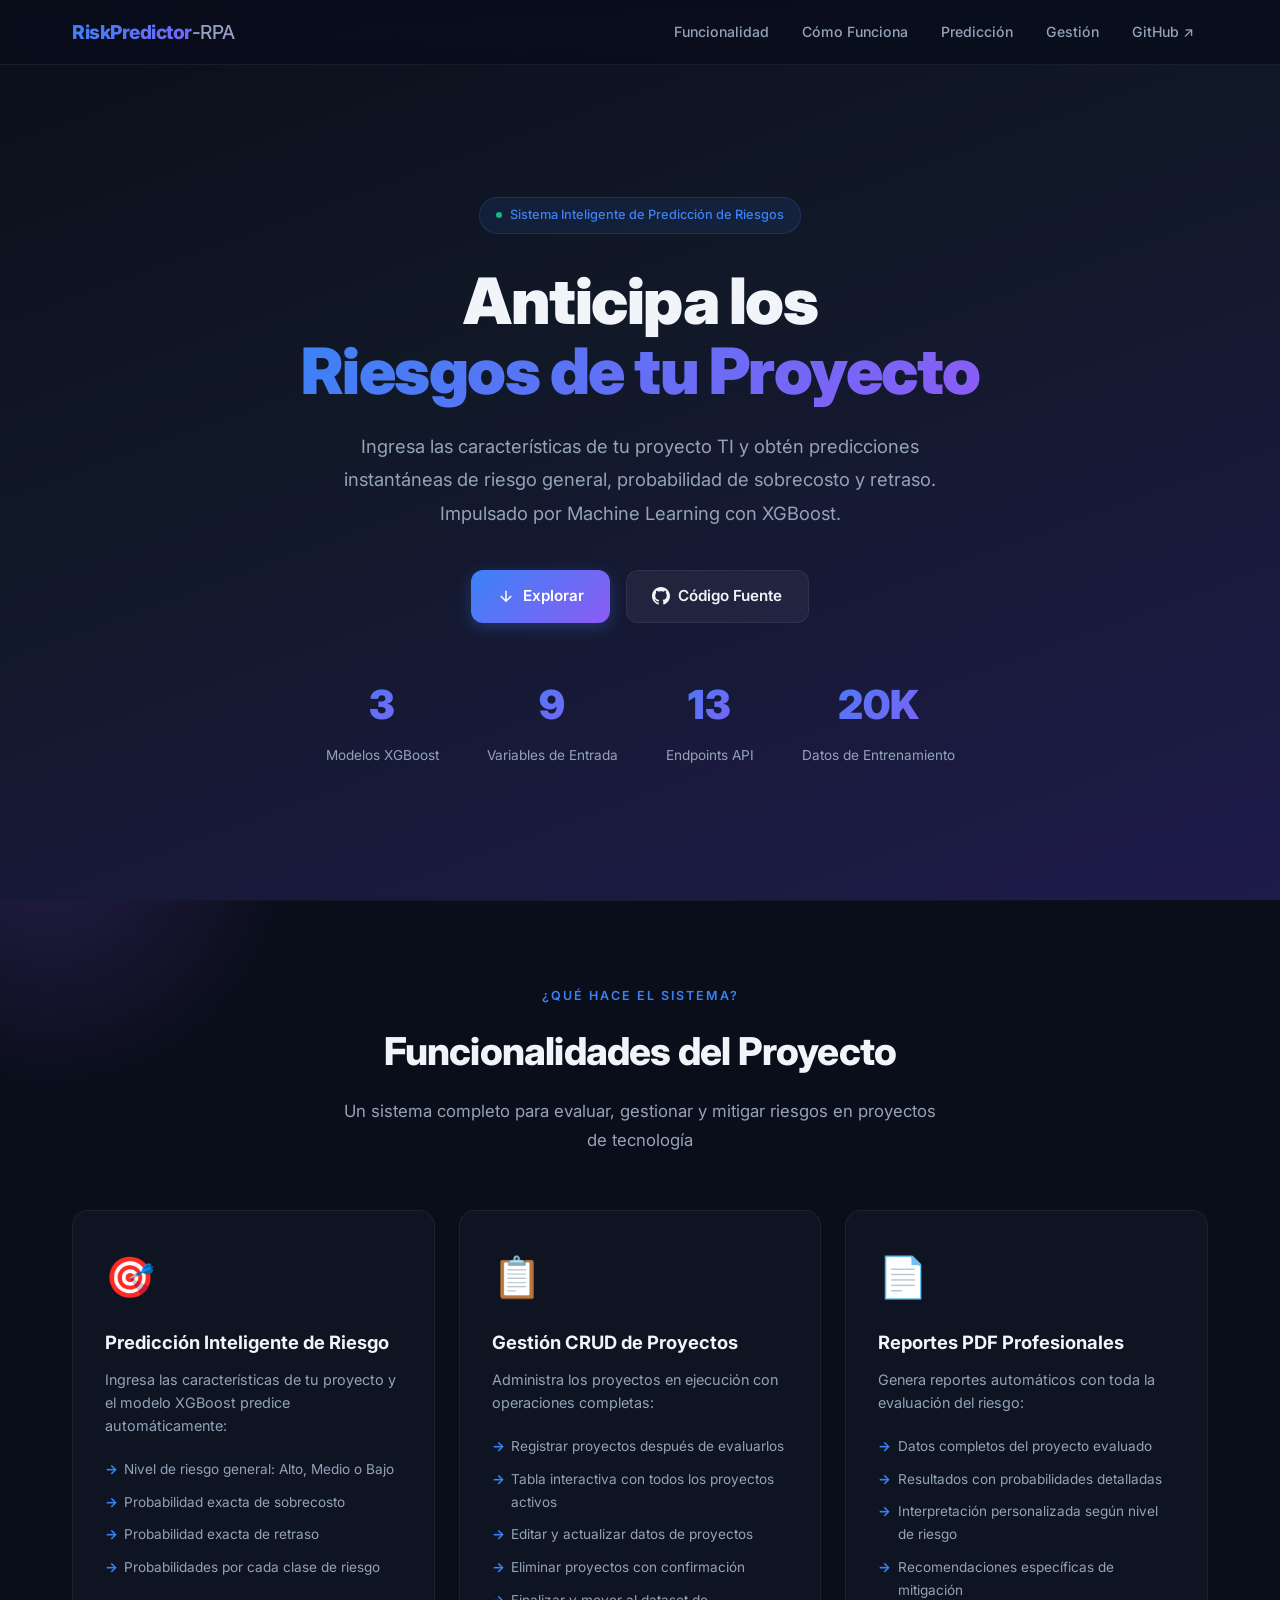
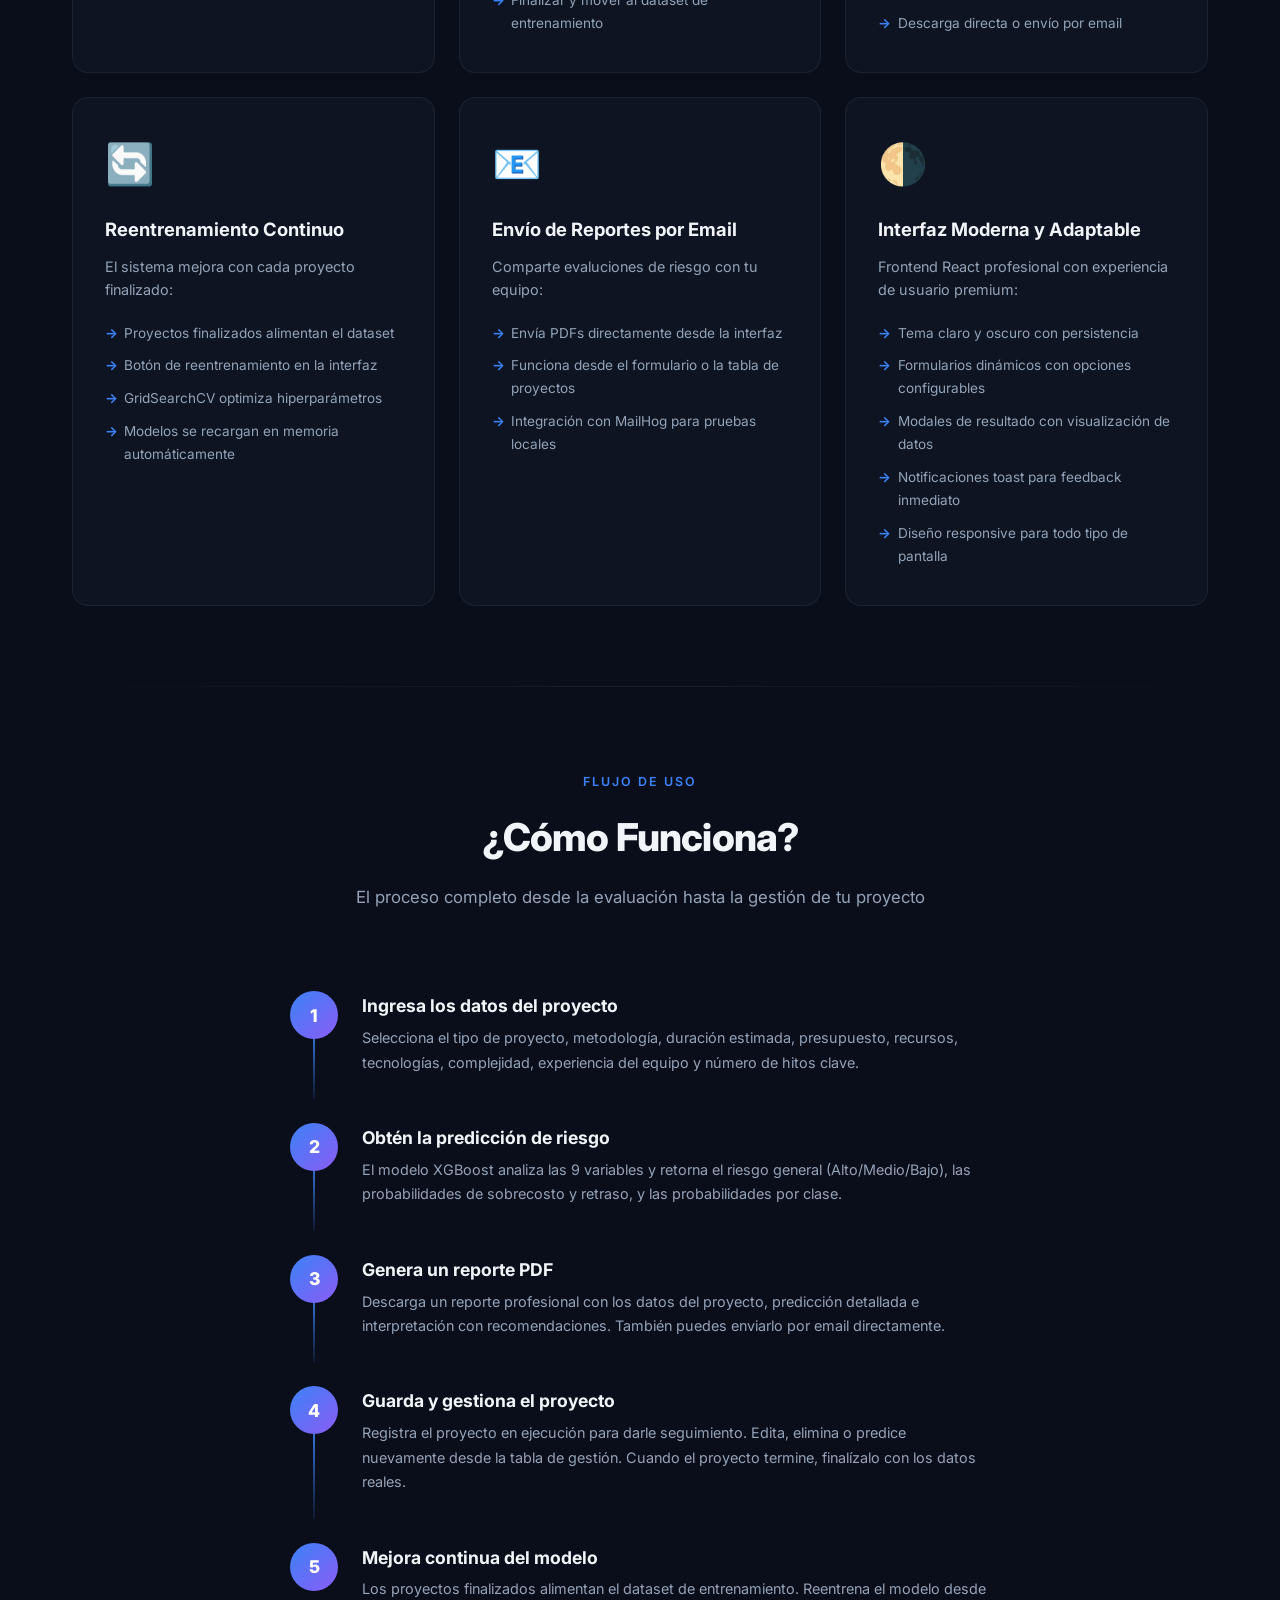
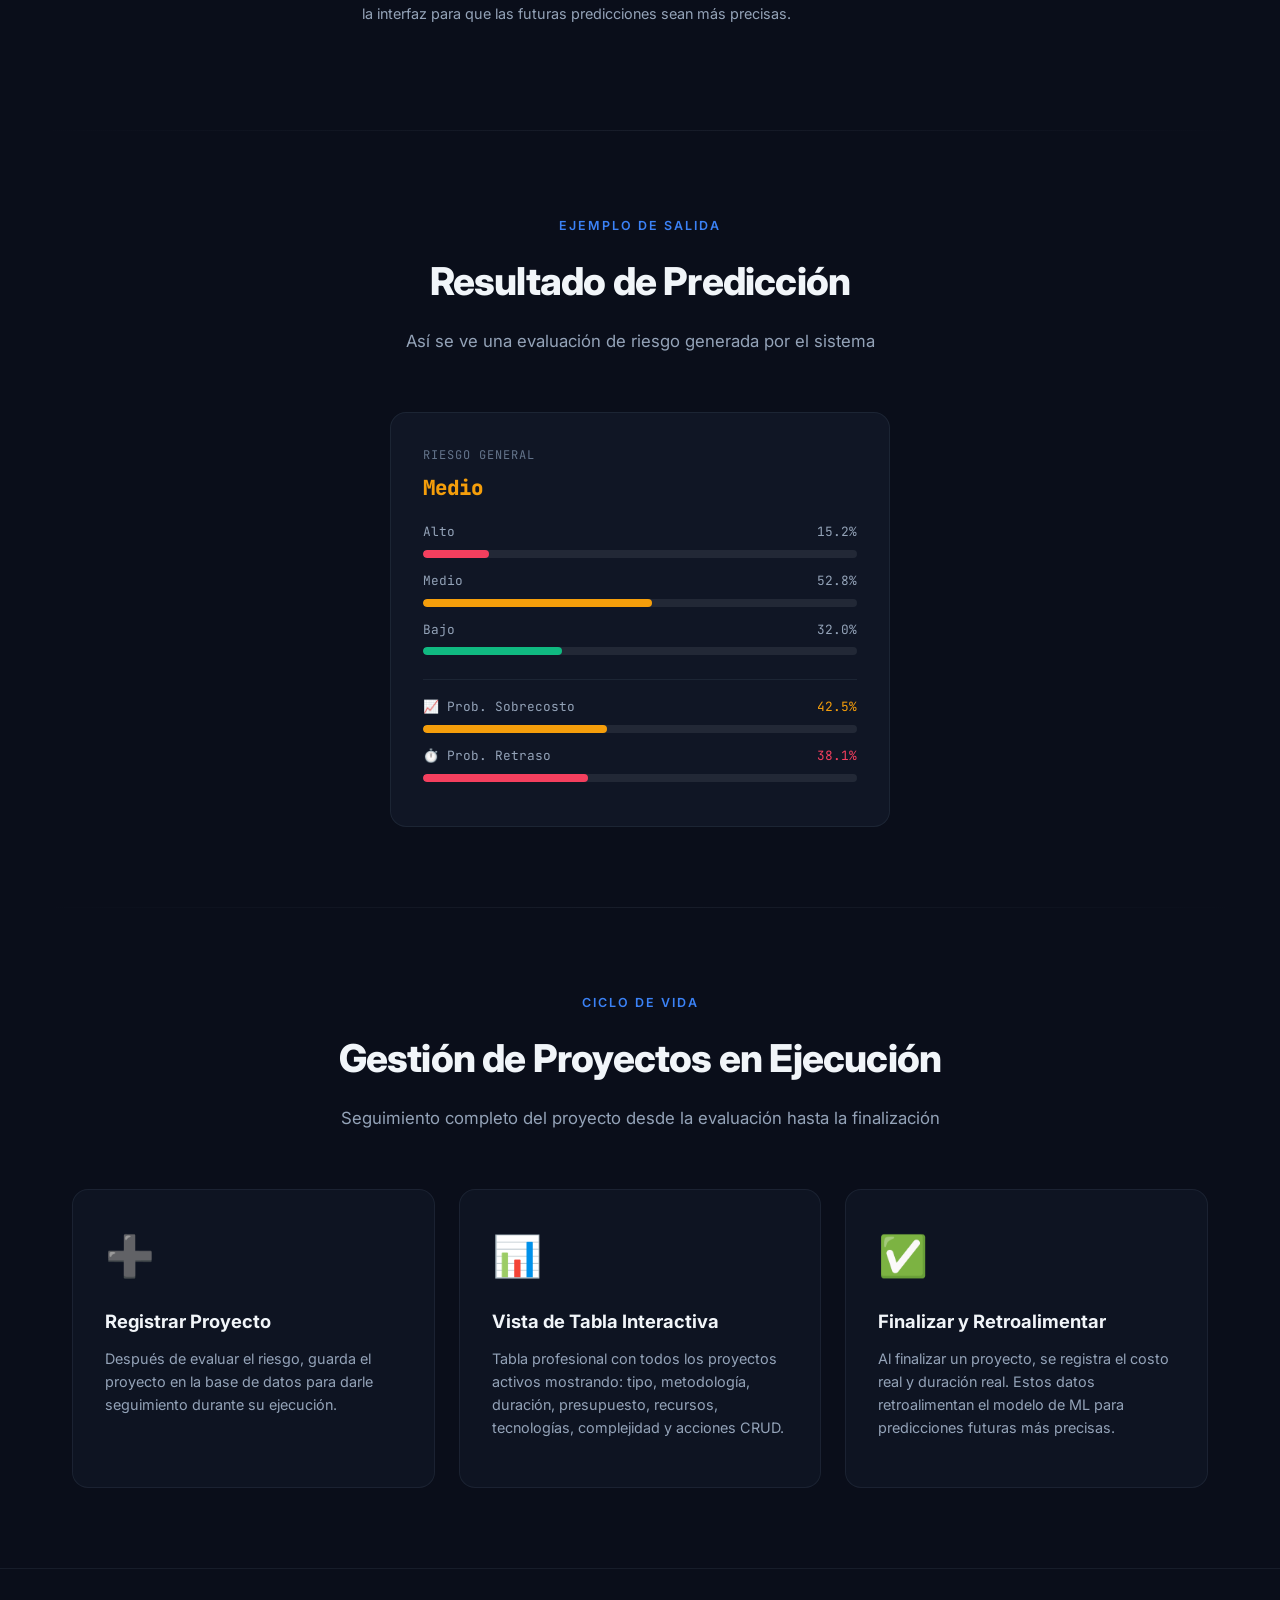
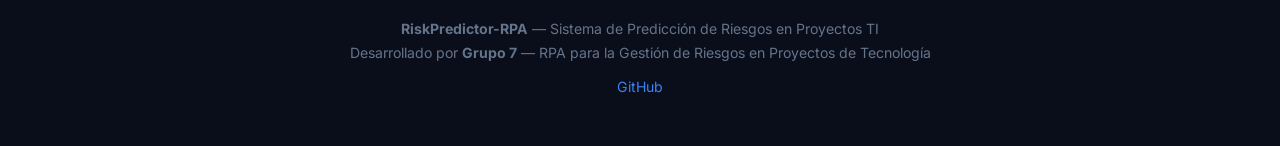
==== commit a74519c6: "fix: eliminar PDFs generados, corregir README como documentación y docs como showcase - Eliminar 16 " ====
--- a/docs/index.html
+++ b/docs/index.html
@@ -1,1596 +1,474 @@
-<!doctype html>
+<!DOCTYPE html>
 <html lang="es">
-  <head>
-    <meta charset="UTF-8" />
-    <meta name="viewport" content="width=device-width, initial-scale=1.0" />
-    <title>RiskPredictor-RPA | Documentación</title>
-    <meta
-      name="description"
-      content="Sistema inteligente de predicción y gestión de riesgos en proyectos de tecnología usando Machine Learning, FastAPI y React."
-    />
-    <link rel="preconnect" href="https://fonts.googleapis.com" />
-    <link rel="preconnect" href="https://fonts.gstatic.com" crossorigin />
-    <link
-      href="https://fonts.googleapis.com/css2?family=Inter:wght@300;400;500;600;700;800;900&family=JetBrains+Mono:wght@400;500;600&display=swap"
-      rel="stylesheet"
-    />
+<head>
+    <meta charset="UTF-8">
+    <meta name="viewport" content="width=device-width, initial-scale=1.0">
+    <title>RiskPredictor-RPA | Predicción de Riesgos en Proyectos TI</title>
+    <meta name="description" content="Sistema inteligente de predicción de riesgos en proyectos de tecnología usando XGBoost, FastAPI y React. Predice riesgo general, sobrecosto y retraso.">
+    <link rel="preconnect" href="https://fonts.googleapis.com">
+    <link rel="preconnect" href="https://fonts.gstatic.com" crossorigin>
+    <link href="https://fonts.googleapis.com/css2?family=Inter:wght@300;400;500;600;700;800;900&family=JetBrains+Mono:wght@400;500;600&display=swap" rel="stylesheet">
     <style>
-      /* ========================================
-           CSS VARIABLES & DESIGN SYSTEM
-           ======================================== */
-      :root {
-        --bg-primary: #0a0e1a;
-        --bg-secondary: #111827;
-        --bg-card: rgba(17, 24, 39, 0.7);
-        --bg-card-hover: rgba(30, 41, 59, 0.8);
-        --bg-code: #1e293b;
-        --text-primary: #f1f5f9;
-        --text-secondary: #94a3b8;
-        --text-muted: #64748b;
-        --accent-blue: #3b82f6;
-        --accent-blue-glow: rgba(59, 130, 246, 0.3);
-        --accent-purple: #8b5cf6;
-        --accent-purple-glow: rgba(139, 92, 246, 0.2);
-        --accent-emerald: #10b981;
-        --accent-amber: #f59e0b;
-        --accent-rose: #f43f5e;
-        --accent-cyan: #06b6d4;
-        --gradient-primary: linear-gradient(135deg, #3b82f6, #8b5cf6);
-        --gradient-hero: linear-gradient(
-          160deg,
-          #0a0e1a 0%,
-          #111827 40%,
-          #1e1b4b 100%
-        );
-        --gradient-card: linear-gradient(
-          135deg,
-          rgba(59, 130, 246, 0.05),
-          rgba(139, 92, 246, 0.05)
-        );
-        --border-color: rgba(148, 163, 184, 0.1);
-        --border-glow: rgba(59, 130, 246, 0.2);
-        --shadow-sm: 0 1px 3px rgba(0, 0, 0, 0.3);
-        --shadow-md: 0 4px 20px rgba(0, 0, 0, 0.4);
-        --shadow-lg: 0 10px 40px rgba(0, 0, 0, 0.5);
-        --shadow-glow: 0 0 30px rgba(59, 130, 246, 0.15);
-        --radius-sm: 8px;
-        --radius-md: 12px;
-        --radius-lg: 16px;
-        --radius-xl: 24px;
-        --font-sans:
-          "Inter", -apple-system, BlinkMacSystemFont, "Segoe UI", sans-serif;
-        --font-mono: "JetBrains Mono", "Fira Code", monospace;
-      }
-
-      /* ========================================
-           BASE STYLES
-           ======================================== */
-      *,
-      *::before,
-      *::after {
-        margin: 0;
-        padding: 0;
-        box-sizing: border-box;
-      }
-
-      html {
-        scroll-behavior: smooth;
-        scroll-padding-top: 80px;
-      }
-
-      body {
-        font-family: var(--font-sans);
-        background: var(--bg-primary);
-        color: var(--text-primary);
-        line-height: 1.7;
-        -webkit-font-smoothing: antialiased;
-        overflow-x: hidden;
-      }
-
-      ::selection {
-        background: var(--accent-blue);
-        color: white;
-      }
-
-      a {
-        color: var(--accent-blue);
-        text-decoration: none;
-        transition: color 0.25s;
-      }
-      a:hover {
-        color: #60a5fa;
-      }
-
-      /* ========================================
-           ANIMATED BACKGROUND
-           ======================================== */
-      .bg-grid {
-        position: fixed;
-        inset: 0;
-        z-index: 0;
-        pointer-events: none;
-        background-image:
-          linear-gradient(rgba(59, 130, 246, 0.03) 1px, transparent 1px),
-          linear-gradient(90deg, rgba(59, 130, 246, 0.03) 1px, transparent 1px);
-        background-size: 60px 60px;
-      }
-
-      .bg-glow {
-        position: fixed;
-        top: -200px;
-        right: -200px;
-        width: 600px;
-        height: 600px;
-        border-radius: 50%;
-        background: radial-gradient(
-          circle,
-          var(--accent-blue-glow) 0%,
-          transparent 70%
-        );
-        pointer-events: none;
-        z-index: 0;
-        animation: floatGlow 8s ease-in-out infinite alternate;
-      }
-
-      .bg-glow-2 {
-        position: fixed;
-        bottom: -200px;
-        left: -200px;
-        width: 500px;
-        height: 500px;
-        border-radius: 50%;
-        background: radial-gradient(
-          circle,
-          var(--accent-purple-glow) 0%,
-          transparent 70%
-        );
-        pointer-events: none;
-        z-index: 0;
-        animation: floatGlow 10s ease-in-out infinite alternate-reverse;
-      }
-
-      @keyframes floatGlow {
-        from {
-          transform: translate(0, 0) scale(1);
-        }
-        to {
-          transform: translate(50px, 30px) scale(1.1);
-        }
-      }
-
-      /* ========================================
-           NAVIGATION
-           ======================================== */
-      .nav {
-        position: fixed;
-        top: 0;
-        left: 0;
-        right: 0;
-        z-index: 1000;
-        background: rgba(10, 14, 26, 0.85);
-        backdrop-filter: blur(20px) saturate(180%);
-        -webkit-backdrop-filter: blur(20px) saturate(180%);
-        border-bottom: 1px solid var(--border-color);
-        transition:
-          background 0.3s,
-          box-shadow 0.3s;
-      }
-
-      .nav.scrolled {
-        background: rgba(10, 14, 26, 0.95);
-        box-shadow: var(--shadow-md);
-      }
-
-      .nav-inner {
-        max-width: 1200px;
-        margin: 0 auto;
-        padding: 0 2rem;
-        display: flex;
-        align-items: center;
-        justify-content: space-between;
-        height: 64px;
-      }
-
-      .nav-logo {
-        font-weight: 800;
-        font-size: 1.2rem;
-        letter-spacing: -0.5px;
-        background: var(--gradient-primary);
-        -webkit-background-clip: text;
-        -webkit-text-fill-color: transparent;
-        background-clip: text;
-      }
-
-      .nav-logo span {
-        -webkit-text-fill-color: var(--text-secondary);
-        font-weight: 400;
-      }
-
-      .nav-links {
-        display: flex;
-        gap: 0.25rem;
-        list-style: none;
-      }
-
-      .nav-links a {
-        display: block;
-        padding: 0.5rem 0.9rem;
-        color: var(--text-secondary);
-        font-size: 0.88rem;
-        font-weight: 500;
-        border-radius: var(--radius-sm);
-        transition: all 0.25s;
-      }
-
-      .nav-links a:hover {
-        color: var(--text-primary);
-        background: rgba(59, 130, 246, 0.1);
-      }
-
-      .nav-hamburger {
-        display: none;
-        cursor: pointer;
-        background: none;
-        border: none;
-        color: var(--text-primary);
-        padding: 0.5rem;
-      }
-
-      /* ========================================
-           HERO SECTION
-           ======================================== */
-      .hero {
-        position: relative;
-        z-index: 1;
-        min-height: 100vh;
-        display: flex;
-        align-items: center;
-        justify-content: center;
-        text-align: center;
-        padding: 8rem 2rem 4rem;
-        background: var(--gradient-hero);
-      }
-
-      .hero-content {
-        max-width: 800px;
-      }
-
-      .hero-badge {
-        display: inline-flex;
-        align-items: center;
-        gap: 0.5rem;
-        padding: 0.4rem 1rem;
-        background: rgba(59, 130, 246, 0.1);
-        border: 1px solid rgba(59, 130, 246, 0.2);
-        border-radius: 100px;
-        font-size: 0.8rem;
-        font-weight: 500;
-        color: var(--accent-blue);
-        margin-bottom: 2rem;
-        animation: fadeInUp 0.6s ease-out;
-      }
-
-      .hero-badge .dot {
-        width: 6px;
-        height: 6px;
-        border-radius: 50%;
-        background: var(--accent-emerald);
-        animation: pulse 2s infinite;
-      }
-
-      @keyframes pulse {
-        0%,
-        100% {
-          opacity: 1;
-        }
-        50% {
-          opacity: 0.4;
-        }
-      }
-
-      .hero h1 {
-        font-size: clamp(2.5rem, 5vw, 4rem);
-        font-weight: 900;
-        line-height: 1.1;
-        letter-spacing: -1.5px;
-        margin-bottom: 1.5rem;
-        animation: fadeInUp 0.6s ease-out 0.1s both;
-      }
-
-      .hero h1 .gradient-text {
-        background: var(--gradient-primary);
-        -webkit-background-clip: text;
-        -webkit-text-fill-color: transparent;
-        background-clip: text;
-      }
-
-      .hero-description {
-        font-size: 1.15rem;
-        color: var(--text-secondary);
-        max-width: 600px;
-        margin: 0 auto 2.5rem;
-        line-height: 1.8;
-        animation: fadeInUp 0.6s ease-out 0.2s both;
-      }
-
-      .hero-buttons {
-        display: flex;
-        gap: 1rem;
-        justify-content: center;
-        flex-wrap: wrap;
-        animation: fadeInUp 0.6s ease-out 0.3s both;
-      }
-
-      .btn {
-        display: inline-flex;
-        align-items: center;
-        gap: 0.5rem;
-        padding: 0.8rem 1.6rem;
-        border-radius: var(--radius-md);
-        font-weight: 600;
-        font-size: 0.95rem;
-        transition: all 0.3s;
-        cursor: pointer;
-        border: none;
-        font-family: var(--font-sans);
-      }
-
-      .btn-primary {
-        background: var(--gradient-primary);
-        color: white;
-        box-shadow: 0 4px 15px var(--accent-blue-glow);
-      }
-      .btn-primary:hover {
-        transform: translateY(-2px);
-        box-shadow: 0 8px 25px var(--accent-blue-glow);
-        color: white;
-      }
-
-      .btn-secondary {
-        background: rgba(255, 255, 255, 0.05);
-        color: var(--text-primary);
-        border: 1px solid var(--border-color);
-      }
-      .btn-secondary:hover {
-        background: rgba(255, 255, 255, 0.1);
-        border-color: var(--accent-blue);
-        color: var(--text-primary);
-      }
-
-      @keyframes fadeInUp {
-        from {
-          opacity: 0;
-          transform: translateY(30px);
-        }
-        to {
-          opacity: 1;
-          transform: translateY(0);
-        }
-      }
-
-      /* ========================================
-           SECTIONS
-           ======================================== */
-      .section {
-        position: relative;
-        z-index: 1;
-        max-width: 1200px;
-        margin: 0 auto;
-        padding: 5rem 2rem;
-      }
-
-      .section-header {
-        text-align: center;
-        margin-bottom: 3.5rem;
-      }
-
-      .section-label {
-        display: inline-block;
-        font-size: 0.78rem;
-        font-weight: 600;
-        text-transform: uppercase;
-        letter-spacing: 2px;
-        color: var(--accent-blue);
-        margin-bottom: 0.8rem;
-      }
-
-      .section-title {
-        font-size: clamp(1.8rem, 3vw, 2.5rem);
-        font-weight: 800;
-        letter-spacing: -0.8px;
-        margin-bottom: 0.8rem;
-      }
-
-      .section-subtitle {
-        font-size: 1.05rem;
-        color: var(--text-secondary);
-        max-width: 600px;
-        margin: 0 auto;
-      }
-
-      /* ========================================
-           ARCHITECTURE
-           ======================================== */
-      .arch-flow {
-        display: flex;
-        align-items: center;
-        justify-content: center;
-        gap: 1.5rem;
-        flex-wrap: wrap;
-        margin-top: 2rem;
-      }
-
-      .arch-node {
-        background: var(--bg-card);
-        border: 1px solid var(--border-color);
-        border-radius: var(--radius-lg);
-        padding: 2rem 1.8rem;
-        text-align: center;
-        min-width: 200px;
-        backdrop-filter: blur(10px);
-        transition: all 0.35s;
-        position: relative;
-        overflow: hidden;
-      }
-
-      .arch-node::before {
-        content: "";
-        position: absolute;
-        inset: 0;
-        background: var(--gradient-card);
-        opacity: 0;
-        transition: opacity 0.35s;
-      }
-
-      .arch-node:hover {
-        border-color: var(--border-glow);
-        transform: translateY(-4px);
-        box-shadow: var(--shadow-glow);
-      }
-      .arch-node:hover::before {
-        opacity: 1;
-      }
-
-      .arch-icon {
-        font-size: 2.5rem;
-        margin-bottom: 0.8rem;
-        position: relative;
-        z-index: 1;
-      }
-
-      .arch-node h3 {
-        font-size: 1.1rem;
-        font-weight: 700;
-        margin-bottom: 0.4rem;
-        position: relative;
-        z-index: 1;
-      }
-
-      .arch-node p {
-        font-size: 0.85rem;
-        color: var(--text-secondary);
-        position: relative;
-        z-index: 1;
-      }
-
-      .arch-arrow {
-        color: var(--accent-blue);
-        font-size: 1.5rem;
-        opacity: 0.5;
-      }
-
-      /* ========================================
-           TECH STACK
-           ======================================== */
-      .tech-grid {
-        display: grid;
-        grid-template-columns: repeat(auto-fit, minmax(280px, 1fr));
-        gap: 1.2rem;
-      }
-
-      .tech-card {
-        background: var(--bg-card);
-        border: 1px solid var(--border-color);
-        border-radius: var(--radius-lg);
-        padding: 1.5rem;
-        display: flex;
-        align-items: flex-start;
-        gap: 1rem;
-        transition: all 0.35s;
-        backdrop-filter: blur(10px);
-      }
-
-      .tech-card:hover {
-        border-color: var(--border-glow);
-        transform: translateY(-3px);
-        box-shadow: var(--shadow-glow);
-      }
-
-      .tech-icon {
-        font-size: 2rem;
-        flex-shrink: 0;
-        width: 48px;
-        height: 48px;
-        display: flex;
-        align-items: center;
-        justify-content: center;
-        border-radius: var(--radius-md);
-        background: rgba(59, 130, 246, 0.1);
-      }
-
-      .tech-card h3 {
-        font-size: 1rem;
-        font-weight: 700;
-        margin-bottom: 0.3rem;
-      }
-
-      .tech-card p {
-        font-size: 0.85rem;
-        color: var(--text-secondary);
-        line-height: 1.5;
-      }
-
-      /* ========================================
-           API REFERENCE
-           ======================================== */
-      .endpoint-list {
-        display: flex;
-        flex-direction: column;
-        gap: 0.8rem;
-      }
-
-      .endpoint {
-        background: var(--bg-card);
-        border: 1px solid var(--border-color);
-        border-radius: var(--radius-md);
-        padding: 1.2rem 1.5rem;
-        display: flex;
-        align-items: center;
-        gap: 1rem;
-        transition: all 0.3s;
-        cursor: pointer;
-      }
-
-      .endpoint:hover {
-        border-color: var(--border-glow);
-        background: var(--bg-card-hover);
-      }
-
-      .endpoint-method {
-        font-family: var(--font-mono);
-        font-size: 0.72rem;
-        font-weight: 700;
-        padding: 0.3rem 0.7rem;
-        border-radius: 6px;
-        text-transform: uppercase;
-        letter-spacing: 0.5px;
-        flex-shrink: 0;
-        min-width: 56px;
-        text-align: center;
-      }
-
-      .method-get {
-        background: rgba(16, 185, 129, 0.15);
-        color: var(--accent-emerald);
-      }
-      .method-post {
-        background: rgba(59, 130, 246, 0.15);
-        color: var(--accent-blue);
-      }
-      .method-put {
-        background: rgba(245, 158, 11, 0.15);
-        color: var(--accent-amber);
-      }
-      .method-delete {
-        background: rgba(244, 63, 94, 0.15);
-        color: var(--accent-rose);
-      }
-
-      .endpoint-path {
-        font-family: var(--font-mono);
-        font-size: 0.9rem;
-        font-weight: 500;
-        color: var(--text-primary);
-        min-width: 260px;
-      }
-
-      .endpoint-desc {
-        font-size: 0.85rem;
-        color: var(--text-secondary);
-      }
-
-      /* ========================================
-           ML MODELS
-           ======================================== */
-      .ml-grid {
-        display: grid;
-        grid-template-columns: repeat(auto-fit, minmax(320px, 1fr));
-        gap: 1.5rem;
-      }
-
-      .ml-card {
-        background: var(--bg-card);
-        border: 1px solid var(--border-color);
-        border-radius: var(--radius-lg);
-        padding: 2rem;
-        transition: all 0.35s;
-        position: relative;
-        overflow: hidden;
-      }
-
-      .ml-card::after {
-        content: "";
-        position: absolute;
-        top: 0;
-        left: 0;
-        right: 0;
-        height: 3px;
-        background: var(--gradient-primary);
-        opacity: 0;
-        transition: opacity 0.35s;
-      }
-
-      .ml-card:hover {
-        border-color: var(--border-glow);
-        transform: translateY(-3px);
-        box-shadow: var(--shadow-glow);
-      }
-
-      .ml-card:hover::after {
-        opacity: 1;
-      }
-
-      .ml-card h3 {
-        font-size: 1.15rem;
-        font-weight: 700;
-        margin-bottom: 0.6rem;
-      }
-
-      .ml-card p {
-        font-size: 0.9rem;
-        color: var(--text-secondary);
-        margin-bottom: 1rem;
-      }
-
-      .ml-tag {
-        display: inline-block;
-        padding: 0.25rem 0.7rem;
-        background: rgba(59, 130, 246, 0.1);
-        border: 1px solid rgba(59, 130, 246, 0.2);
-        border-radius: 100px;
-        font-size: 0.75rem;
-        font-weight: 500;
-        color: var(--accent-blue);
-        margin-right: 0.4rem;
-        margin-bottom: 0.4rem;
-      }
-
-      /* ========================================
-           FEATURES
-           ======================================== */
-      .features-grid {
-        display: grid;
-        grid-template-columns: repeat(auto-fit, minmax(250px, 1fr));
-        gap: 1.5rem;
-      }
-
-      .feature-card {
-        background: var(--bg-card);
-        border: 1px solid var(--border-color);
-        border-radius: var(--radius-lg);
-        padding: 1.8rem;
-        text-align: center;
-        transition: all 0.35s;
-      }
-
-      .feature-card:hover {
-        border-color: var(--border-glow);
-        transform: translateY(-3px);
-        box-shadow: var(--shadow-glow);
-      }
-
-      .feature-icon {
-        font-size: 2.2rem;
-        margin-bottom: 1rem;
-      }
-
-      .feature-card h3 {
-        font-size: 1.05rem;
-        font-weight: 700;
-        margin-bottom: 0.5rem;
-      }
-
-      .feature-card p {
-        font-size: 0.88rem;
-        color: var(--text-secondary);
-      }
-
-      /* ========================================
-           INSTALLATION
-           ======================================== */
-      .install-steps {
-        display: grid;
-        grid-template-columns: repeat(auto-fit, minmax(350px, 1fr));
-        gap: 2rem;
-      }
-
-      .install-block {
-        background: var(--bg-card);
-        border: 1px solid var(--border-color);
-        border-radius: var(--radius-lg);
-        padding: 2rem;
-      }
-
-      .install-block h3 {
-        font-size: 1.15rem;
-        font-weight: 700;
-        margin-bottom: 1.2rem;
-        display: flex;
-        align-items: center;
-        gap: 0.6rem;
-      }
-
-      .step-number {
-        display: inline-flex;
-        align-items: center;
-        justify-content: center;
-        width: 28px;
-        height: 28px;
-        border-radius: 50%;
-        background: var(--gradient-primary);
-        color: white;
-        font-size: 0.8rem;
-        font-weight: 700;
-        flex-shrink: 0;
-      }
-
-      .code-block {
-        background: var(--bg-code);
-        border: 1px solid var(--border-color);
-        border-radius: var(--radius-sm);
-        padding: 1rem 1.2rem;
-        margin: 0.8rem 0;
-        overflow-x: auto;
-      }
-
-      .code-block code {
-        font-family: var(--font-mono);
-        font-size: 0.85rem;
-        color: var(--accent-cyan);
-        line-height: 1.6;
-      }
-
-      .code-block .comment {
-        color: var(--text-muted);
-      }
-
-      .install-block ol {
-        list-style: none;
-        counter-reset: step;
-      }
-
-      .install-block ol li {
-        counter-increment: step;
-        margin-bottom: 0.8rem;
-        padding-left: 0;
-        font-size: 0.92rem;
-        color: var(--text-secondary);
-      }
-
-      /* ========================================
-           PROJECT STRUCTURE
-           ======================================== */
-      .tree-block {
-        background: var(--bg-card);
-        border: 1px solid var(--border-color);
-        border-radius: var(--radius-lg);
-        padding: 2rem;
-        max-width: 700px;
-        margin: 0 auto;
-      }
-
-      .tree {
-        font-family: var(--font-mono);
-        font-size: 0.88rem;
-        line-height: 1.9;
-        color: var(--text-secondary);
-      }
-
-      .tree .dir {
-        color: var(--accent-blue);
-        font-weight: 600;
-      }
-      .tree .file {
-        color: var(--text-secondary);
-      }
-      .tree .desc {
-        color: var(--text-muted);
-        font-family: var(--font-sans);
-        font-size: 0.82rem;
-      }
-
-      /* ========================================
-           FOOTER
-           ======================================== */
-      .footer {
-        position: relative;
-        z-index: 1;
-        text-align: center;
-        padding: 3rem 2rem;
-        border-top: 1px solid var(--border-color);
-        color: var(--text-muted);
-        font-size: 0.88rem;
-      }
-
-      .footer a {
-        color: var(--accent-blue);
-      }
-      .footer p {
-        margin-bottom: 0.4rem;
-      }
-
-      /* ========================================
-           RESPONSIVE
-           ======================================== */
-      @media (max-width: 768px) {
-        .nav-links {
-          display: none;
-        }
-        .nav-hamburger {
-          display: block;
-        }
-        .nav-links.open {
-          display: flex;
-          flex-direction: column;
-          position: absolute;
-          top: 64px;
-          left: 0;
-          right: 0;
-          background: rgba(10, 14, 26, 0.98);
-          border-bottom: 1px solid var(--border-color);
-          padding: 1rem;
-        }
-        .arch-flow {
-          flex-direction: column;
-        }
-        .arch-arrow {
-          transform: rotate(90deg);
-        }
-        .endpoint {
-          flex-direction: column;
-          align-items: flex-start;
-          gap: 0.5rem;
-        }
-        .endpoint-path {
-          min-width: auto;
-        }
-        .install-steps {
-          grid-template-columns: 1fr;
-        }
-      }
-
-      /* ========================================
-           SCROLL ANIMATIONS
-           ======================================== */
-      .reveal {
-        opacity: 0;
-        transform: translateY(30px);
-        transition: all 0.7s cubic-bezier(0.16, 1, 0.3, 1);
-      }
-
-      .reveal.visible {
-        opacity: 1;
-        transform: translateY(0);
-      }
-
-      /* ========================================
-           DIVIDER
-           ======================================== */
-      .section-divider {
-        width: 100%;
-        max-width: 1200px;
-        margin: 0 auto;
-        height: 1px;
-        background: linear-gradient(
-          90deg,
-          transparent,
-          var(--border-color),
-          transparent
-        );
-      }
+        :root {
+            --bg-primary: #0a0e1a;
+            --bg-secondary: #111827;
+            --bg-card: rgba(17, 24, 39, 0.7);
+            --bg-card-hover: rgba(30, 41, 59, 0.8);
+            --text-primary: #f1f5f9;
+            --text-secondary: #94a3b8;
+            --text-muted: #64748b;
+            --accent-blue: #3b82f6;
+            --accent-blue-glow: rgba(59, 130, 246, 0.3);
+            --accent-purple: #8b5cf6;
+            --accent-emerald: #10b981;
+            --accent-amber: #f59e0b;
+            --accent-rose: #f43f5e;
+            --accent-cyan: #06b6d4;
+            --gradient-primary: linear-gradient(135deg, #3b82f6, #8b5cf6);
+            --gradient-hero: linear-gradient(160deg, #0a0e1a 0%, #111827 40%, #1e1b4b 100%);
+            --border-color: rgba(148, 163, 184, 0.1);
+            --border-glow: rgba(59, 130, 246, 0.2);
+            --shadow-glow: 0 0 30px rgba(59, 130, 246, 0.15);
+            --radius-md: 12px;
+            --radius-lg: 16px;
+            --radius-xl: 24px;
+            --font-sans: 'Inter', -apple-system, BlinkMacSystemFont, sans-serif;
+            --font-mono: 'JetBrains Mono', monospace;
+        }
+
+        *, *::before, *::after { margin: 0; padding: 0; box-sizing: border-box; }
+        html { scroll-behavior: smooth; scroll-padding-top: 80px; }
+        body {
+            font-family: var(--font-sans);
+            background: var(--bg-primary);
+            color: var(--text-primary);
+            line-height: 1.7;
+            -webkit-font-smoothing: antialiased;
+            overflow-x: hidden;
+        }
+        ::selection { background: var(--accent-blue); color: white; }
+        a { color: var(--accent-blue); text-decoration: none; transition: color 0.25s; }
+        a:hover { color: #60a5fa; }
+
+        /* Background */
+        .bg-grid {
+            position: fixed; inset: 0; z-index: 0; pointer-events: none;
+            background-image: linear-gradient(rgba(59, 130, 246, 0.03) 1px, transparent 1px),
+                linear-gradient(90deg, rgba(59, 130, 246, 0.03) 1px, transparent 1px);
+            background-size: 60px 60px;
+        }
+        .bg-glow {
+            position: fixed; top: -200px; right: -200px; width: 600px; height: 600px;
+            border-radius: 50%; background: radial-gradient(circle, var(--accent-blue-glow), transparent 70%);
+            pointer-events: none; z-index: 0; animation: floatGlow 8s ease-in-out infinite alternate;
+        }
+        .bg-glow-2 {
+            position: fixed; bottom: -200px; left: -200px; width: 500px; height: 500px;
+            border-radius: 50%; background: radial-gradient(circle, rgba(139, 92, 246, 0.2), transparent 70%);
+            pointer-events: none; z-index: 0; animation: floatGlow 10s ease-in-out infinite alternate-reverse;
+        }
+        @keyframes floatGlow { from { transform: translate(0,0) scale(1); } to { transform: translate(50px,30px) scale(1.1); } }
+
+        /* Nav */
+        .nav {
+            position: fixed; top: 0; left: 0; right: 0; z-index: 1000;
+            background: rgba(10, 14, 26, 0.85); backdrop-filter: blur(20px) saturate(180%);
+            border-bottom: 1px solid var(--border-color); transition: all 0.3s;
+        }
+        .nav.scrolled { background: rgba(10, 14, 26, 0.95); box-shadow: 0 4px 20px rgba(0,0,0,0.4); }
+        .nav-inner { max-width: 1200px; margin: 0 auto; padding: 0 2rem; display: flex; align-items: center; justify-content: space-between; height: 64px; }
+        .nav-logo { font-weight: 800; font-size: 1.2rem; letter-spacing: -0.5px; background: var(--gradient-primary); -webkit-background-clip: text; -webkit-text-fill-color: transparent; background-clip: text; }
+        .nav-logo span { -webkit-text-fill-color: var(--text-secondary); font-weight: 400; }
+        .nav-links { display: flex; gap: 0.25rem; list-style: none; }
+        .nav-links a { display: block; padding: 0.5rem 0.9rem; color: var(--text-secondary); font-size: 0.88rem; font-weight: 500; border-radius: 8px; transition: all 0.25s; }
+        .nav-links a:hover { color: var(--text-primary); background: rgba(59, 130, 246, 0.1); }
+        .nav-hamburger { display: none; cursor: pointer; background: none; border: none; color: var(--text-primary); padding: 0.5rem; }
+
+        /* Hero */
+        .hero {
+            position: relative; z-index: 1; min-height: 100vh; display: flex; align-items: center;
+            justify-content: center; text-align: center; padding: 8rem 2rem 4rem; background: var(--gradient-hero);
+        }
+        .hero-content { max-width: 800px; }
+        .hero-badge {
+            display: inline-flex; align-items: center; gap: 0.5rem; padding: 0.4rem 1rem;
+            background: rgba(59, 130, 246, 0.1); border: 1px solid rgba(59, 130, 246, 0.2);
+            border-radius: 100px; font-size: 0.8rem; font-weight: 500; color: var(--accent-blue); margin-bottom: 2rem;
+            animation: fadeInUp 0.6s ease-out;
+        }
+        .hero-badge .dot { width: 6px; height: 6px; border-radius: 50%; background: var(--accent-emerald); animation: pulse 2s infinite; }
+        @keyframes pulse { 0%, 100% { opacity: 1; } 50% { opacity: 0.4; } }
+        .hero h1 { font-size: clamp(2.5rem, 5vw, 4rem); font-weight: 900; line-height: 1.1; letter-spacing: -1.5px; margin-bottom: 1.5rem; animation: fadeInUp 0.6s ease-out 0.1s both; }
+        .hero h1 .gradient-text { background: var(--gradient-primary); -webkit-background-clip: text; -webkit-text-fill-color: transparent; background-clip: text; }
+        .hero-description { font-size: 1.15rem; color: var(--text-secondary); max-width: 600px; margin: 0 auto 2.5rem; line-height: 1.8; animation: fadeInUp 0.6s ease-out 0.2s both; }
+        .hero-buttons { display: flex; gap: 1rem; justify-content: center; flex-wrap: wrap; animation: fadeInUp 0.6s ease-out 0.3s both; }
+        @keyframes fadeInUp { from { opacity: 0; transform: translateY(30px); } to { opacity: 1; transform: translateY(0); } }
+
+        .btn {
+            display: inline-flex; align-items: center; gap: 0.5rem; padding: 0.8rem 1.6rem;
+            border-radius: var(--radius-md); font-weight: 600; font-size: 0.95rem; transition: all 0.3s;
+            cursor: pointer; border: none; font-family: var(--font-sans);
+        }
+        .btn-primary { background: var(--gradient-primary); color: white; box-shadow: 0 4px 15px var(--accent-blue-glow); }
+        .btn-primary:hover { transform: translateY(-2px); box-shadow: 0 8px 25px var(--accent-blue-glow); color: white; }
+        .btn-secondary { background: rgba(255,255,255,0.05); color: var(--text-primary); border: 1px solid var(--border-color); }
+        .btn-secondary:hover { background: rgba(255,255,255,0.1); border-color: var(--accent-blue); color: var(--text-primary); }
+
+        /* Sections */
+        .section { position: relative; z-index: 1; max-width: 1200px; margin: 0 auto; padding: 5rem 2rem; }
+        .section-header { text-align: center; margin-bottom: 3.5rem; }
+        .section-label { display: inline-block; font-size: 0.78rem; font-weight: 600; text-transform: uppercase; letter-spacing: 2px; color: var(--accent-blue); margin-bottom: 0.8rem; }
+        .section-title { font-size: clamp(1.8rem, 3vw, 2.5rem); font-weight: 800; letter-spacing: -0.8px; margin-bottom: 0.8rem; }
+        .section-subtitle { font-size: 1.05rem; color: var(--text-secondary); max-width: 600px; margin: 0 auto; }
+        .section-divider { width: 100%; max-width: 1200px; margin: 0 auto; height: 1px; background: linear-gradient(90deg, transparent, var(--border-color), transparent); }
+
+        /* Demo Section — showcase of app functionality */
+        .demo-grid { display: grid; grid-template-columns: repeat(auto-fit, minmax(320px, 1fr)); gap: 1.5rem; }
+        .demo-card {
+            background: var(--bg-card); border: 1px solid var(--border-color); border-radius: var(--radius-lg);
+            padding: 2rem; transition: all 0.35s; position: relative; overflow: hidden;
+        }
+        .demo-card::after {
+            content: ''; position: absolute; top: 0; left: 0; right: 0; height: 3px;
+            background: var(--gradient-primary); opacity: 0; transition: opacity 0.35s;
+        }
+        .demo-card:hover { border-color: var(--border-glow); transform: translateY(-3px); box-shadow: var(--shadow-glow); }
+        .demo-card:hover::after { opacity: 1; }
+        .demo-icon { font-size: 2.5rem; margin-bottom: 1rem; }
+        .demo-card h3 { font-size: 1.15rem; font-weight: 700; margin-bottom: 0.6rem; }
+        .demo-card p { font-size: 0.9rem; color: var(--text-secondary); margin-bottom: 1rem; line-height: 1.6; }
+        .demo-card ul { list-style: none; padding: 0; }
+        .demo-card ul li { font-size: 0.85rem; color: var(--text-secondary); padding: 0.3rem 0; padding-left: 1.2rem; position: relative; }
+        .demo-card ul li::before { content: '→'; position: absolute; left: 0; color: var(--accent-blue); font-weight: 700; }
+
+        /* Workflow / How it works */
+        .workflow { display: flex; flex-direction: column; gap: 0; max-width: 700px; margin: 0 auto; }
+        .workflow-step {
+            display: flex; gap: 1.5rem; align-items: flex-start; padding: 1.5rem 0; position: relative;
+        }
+        .workflow-step:not(:last-child)::after {
+            content: ''; position: absolute; left: 23px; top: 56px; bottom: 0; width: 2px;
+            background: linear-gradient(180deg, var(--accent-blue), rgba(59, 130, 246, 0.1));
+        }
+        .step-num {
+            flex-shrink: 0; width: 48px; height: 48px; border-radius: 50%; background: var(--gradient-primary);
+            display: flex; align-items: center; justify-content: center; font-weight: 800; font-size: 1.1rem;
+            color: white; position: relative; z-index: 1;
+        }
+        .step-content h3 { font-size: 1.1rem; font-weight: 700; margin-bottom: 0.3rem; }
+        .step-content p { font-size: 0.9rem; color: var(--text-secondary); }
+
+        /* Stats */
+        .stats-row { display: flex; justify-content: center; gap: 3rem; flex-wrap: wrap; margin-top: 2rem; }
+        .stat { text-align: center; }
+        .stat-value { font-size: 2.5rem; font-weight: 900; background: var(--gradient-primary); -webkit-background-clip: text; -webkit-text-fill-color: transparent; background-clip: text; }
+        .stat-label { font-size: 0.85rem; color: var(--text-secondary); margin-top: 0.3rem; }
+
+        /* Prediction output mock */
+        .prediction-mock {
+            background: rgba(17, 24, 39, 0.9); border: 1px solid var(--border-color); border-radius: var(--radius-lg);
+            padding: 2rem; max-width: 500px; margin: 2rem auto 0; font-family: var(--font-mono); font-size: 0.85rem;
+        }
+        .prediction-mock .label { color: var(--text-muted); font-size: 0.75rem; text-transform: uppercase; letter-spacing: 1px; }
+        .prediction-mock .value { font-size: 1.3rem; font-weight: 800; margin: 0.3rem 0 1rem; }
+        .risk-high { color: var(--accent-rose); }
+        .risk-medium { color: var(--accent-amber); }
+        .risk-low { color: var(--accent-emerald); }
+        .prob-bar-bg { background: rgba(255,255,255,0.08); border-radius: 100px; height: 8px; margin: 0.4rem 0 0.8rem; overflow: hidden; }
+        .prob-bar { height: 100%; border-radius: 100px; transition: width 1s ease-out; }
+        .prob-label { display: flex; justify-content: space-between; font-size: 0.8rem; color: var(--text-secondary); }
+
+        /* Footer */
+        .footer { position: relative; z-index: 1; text-align: center; padding: 3rem 2rem; border-top: 1px solid var(--border-color); color: var(--text-muted); font-size: 0.88rem; }
+        .footer a { color: var(--accent-blue); }
+
+        /* Reveal */
+        .reveal { opacity: 0; transform: translateY(30px); transition: all 0.7s cubic-bezier(0.16, 1, 0.3, 1); }
+        .reveal.visible { opacity: 1; transform: translateY(0); }
+
+        @media (max-width: 768px) {
+            .nav-links { display: none; }
+            .nav-hamburger { display: block; }
+            .nav-links.open { display: flex; flex-direction: column; position: absolute; top: 64px; left: 0; right: 0; background: rgba(10,14,26,0.98); border-bottom: 1px solid var(--border-color); padding: 1rem; }
+            .demo-grid { grid-template-columns: 1fr; }
+            .stats-row { gap: 1.5rem; }
+            .workflow-step { gap: 1rem; }
+        }
     </style>
-  </head>
-  <body>
-    <!-- Animated background -->
+</head>
+<body>
     <div class="bg-grid"></div>
     <div class="bg-glow"></div>
     <div class="bg-glow-2"></div>
 
-    <!-- Navigation -->
     <nav class="nav" id="nav">
-      <div class="nav-inner">
-        <div class="nav-logo">RiskPredictor<span>-RPA</span></div>
-        <button
-          class="nav-hamburger"
-          onclick="
-            document.querySelector('.nav-links').classList.toggle('open')
-          "
-          aria-label="Menú"
-        >
-          <svg
-            width="24"
-            height="24"
-            viewBox="0 0 24 24"
-            fill="none"
-            stroke="currentColor"
-            stroke-width="2"
-          >
-            <path d="M3 12h18M3 6h18M3 18h18" />
-          </svg>
-        </button>
-        <ul class="nav-links">
-          <li><a href="#arquitectura">Arquitectura</a></li>
-          <li><a href="#tecnologias">Tecnologías</a></li>
-          <li><a href="#funcionalidades">Funcionalidades</a></li>
-          <li><a href="#api">API</a></li>
-          <li><a href="#modelos">Modelos ML</a></li>
-          <li><a href="#instalacion">Instalación</a></li>
-          <li><a href="#estructura">Estructura</a></li>
-          <li>
-            <a
-              href="https://github.com/MartinZapanaBerrospi/RiskPredictor-RPA"
-              target="_blank"
-              >GitHub ↗</a
-            >
-          </li>
-        </ul>
-      </div>
+        <div class="nav-inner">
+            <div class="nav-logo">RiskPredictor<span>-RPA</span></div>
+            <button class="nav-hamburger" onclick="document.querySelector('.nav-links').classList.toggle('open')" aria-label="Menú">
+                <svg width="24" height="24" viewBox="0 0 24 24" fill="none" stroke="currentColor" stroke-width="2"><path d="M3 12h18M3 6h18M3 18h18"/></svg>
+            </button>
+            <ul class="nav-links">
+                <li><a href="#funcionalidad">Funcionalidad</a></li>
+                <li><a href="#como-funciona">Cómo Funciona</a></li>
+                <li><a href="#prediccion">Predicción</a></li>
+                <li><a href="#gestion">Gestión</a></li>
+                <li><a href="https://github.com/MartinZapanaBerrospi/RiskPredictor-RPA" target="_blank">GitHub ↗</a></li>
+            </ul>
+        </div>
     </nav>
 
     <!-- Hero -->
     <section class="hero">
-      <div class="hero-content">
-        <div class="hero-badge">
-          <span class="dot"></span>
-          Machine Learning &bull; FastAPI &bull; React
-        </div>
-        <h1>
-          Predicción de<br />
-          <span class="gradient-text">Riesgos en Proyectos TI</span>
-        </h1>
-        <p class="hero-description">
-          Sistema inteligente que combina modelos XGBoost con una API REST de
-          alto rendimiento y un frontend moderno para predecir y gestionar
-          riesgos en proyectos de tecnología.
+        <div class="hero-content">
+            <div class="hero-badge"><span class="dot"></span> Sistema Inteligente de Predicción de Riesgos</div>
+            <h1>Anticipa los<br><span class="gradient-text">Riesgos de tu Proyecto</span></h1>
+            <p class="hero-description">
+                Ingresa las características de tu proyecto TI y obtén predicciones instantáneas de riesgo general, probabilidad de sobrecosto y retraso. Impulsado por Machine Learning con XGBoost.
+            </p>
+            <div class="hero-buttons">
+                <a href="#funcionalidad" class="btn btn-primary">
+                    <svg width="18" height="18" viewBox="0 0 24 24" fill="none" stroke="currentColor" stroke-width="2"><path d="M12 5v14M5 12l7 7 7-7"/></svg>
+                    Explorar
+                </a>
+                <a href="https://github.com/MartinZapanaBerrospi/RiskPredictor-RPA" target="_blank" class="btn btn-secondary">
+                    <svg width="18" height="18" viewBox="0 0 24 24" fill="currentColor"><path d="M12 0c-6.626 0-12 5.373-12 12 0 5.302 3.438 9.8 8.207 11.387.599.111.793-.261.793-.577v-2.234c-3.338.726-4.033-1.416-4.033-1.416-.546-1.387-1.333-1.756-1.333-1.756-1.089-.745.083-.729.083-.729 1.205.084 1.839 1.237 1.839 1.237 1.07 1.834 2.807 1.304 3.492.997.107-.775.418-1.305.762-1.604-2.665-.305-5.467-1.334-5.467-5.931 0-1.311.469-2.381 1.236-3.221-.124-.303-.535-1.524.117-3.176 0 0 1.008-.322 3.301 1.23.957-.266 1.983-.399 3.003-.404 1.02.005 2.047.138 3.006.404 2.291-1.552 3.297-1.23 3.297-1.23.653 1.653.242 2.874.118 3.176.77.84 1.235 1.911 1.235 3.221 0 4.609-2.807 5.624-5.479 5.921.43.372.823 1.102.823 2.222v3.293c0 .319.192.694.801.576 4.765-1.589 8.199-6.086 8.199-11.386 0-6.627-5.373-12-12-12z"/></svg>
+                    Código Fuente
+                </a>
+            </div>
+            <div class="stats-row" style="margin-top: 3rem;">
+                <div class="stat"><div class="stat-value">3</div><div class="stat-label">Modelos XGBoost</div></div>
+                <div class="stat"><div class="stat-value">9</div><div class="stat-label">Variables de Entrada</div></div>
+                <div class="stat"><div class="stat-value">13</div><div class="stat-label">Endpoints API</div></div>
+                <div class="stat"><div class="stat-value">20K</div><div class="stat-label">Datos de Entrenamiento</div></div>
+            </div>
+        </div>
+    </section>
+
+    <!-- Funcionalidad Principal -->
+    <div class="section-divider"></div>
+    <section class="section" id="funcionalidad">
+        <div class="section-header reveal">
+            <span class="section-label">¿Qué hace el sistema?</span>
+            <h2 class="section-title">Funcionalidades del Proyecto</h2>
+            <p class="section-subtitle">Un sistema completo para evaluar, gestionar y mitigar riesgos en proyectos de tecnología</p>
+        </div>
+        <div class="demo-grid reveal">
+            <div class="demo-card">
+                <div class="demo-icon">🎯</div>
+                <h3>Predicción Inteligente de Riesgo</h3>
+                <p>Ingresa las características de tu proyecto y el modelo XGBoost predice automáticamente:</p>
+                <ul>
+                    <li>Nivel de riesgo general: Alto, Medio o Bajo</li>
+                    <li>Probabilidad exacta de sobrecosto</li>
+                    <li>Probabilidad exacta de retraso</li>
+                    <li>Probabilidades por cada clase de riesgo</li>
+                </ul>
+            </div>
+            <div class="demo-card">
+                <div class="demo-icon">📋</div>
+                <h3>Gestión CRUD de Proyectos</h3>
+                <p>Administra los proyectos en ejecución con operaciones completas:</p>
+                <ul>
+                    <li>Registrar proyectos después de evaluarlos</li>
+                    <li>Tabla interactiva con todos los proyectos activos</li>
+                    <li>Editar y actualizar datos de proyectos</li>
+                    <li>Eliminar proyectos con confirmación</li>
+                    <li>Finalizar y mover al dataset de entrenamiento</li>
+                </ul>
+            </div>
+            <div class="demo-card">
+                <div class="demo-icon">📄</div>
+                <h3>Reportes PDF Profesionales</h3>
+                <p>Genera reportes automáticos con toda la evaluación del riesgo:</p>
+                <ul>
+                    <li>Datos completos del proyecto evaluado</li>
+                    <li>Resultados con probabilidades detalladas</li>
+                    <li>Interpretación personalizada según nivel de riesgo</li>
+                    <li>Recomendaciones específicas de mitigación</li>
+                    <li>Descarga directa o envío por email</li>
+                </ul>
+            </div>
+            <div class="demo-card">
+                <div class="demo-icon">🔄</div>
+                <h3>Reentrenamiento Continuo</h3>
+                <p>El sistema mejora con cada proyecto finalizado:</p>
+                <ul>
+                    <li>Proyectos finalizados alimentan el dataset</li>
+                    <li>Botón de reentrenamiento en la interfaz</li>
+                    <li>GridSearchCV optimiza hiperparámetros</li>
+                    <li>Modelos se recargan en memoria automáticamente</li>
+                </ul>
+            </div>
+            <div class="demo-card">
+                <div class="demo-icon">📧</div>
+                <h3>Envío de Reportes por Email</h3>
+                <p>Comparte evaluciones de riesgo con tu equipo:</p>
+                <ul>
+                    <li>Envía PDFs directamente desde la interfaz</li>
+                    <li>Funciona desde el formulario o la tabla de proyectos</li>
+                    <li>Integración con MailHog para pruebas locales</li>
+                </ul>
+            </div>
+            <div class="demo-card">
+                <div class="demo-icon">🌗</div>
+                <h3>Interfaz Moderna y Adaptable</h3>
+                <p>Frontend React profesional con experiencia de usuario premium:</p>
+                <ul>
+                    <li>Tema claro y oscuro con persistencia</li>
+                    <li>Formularios dinámicos con opciones configurables</li>
+                    <li>Modales de resultado con visualización de datos</li>
+                    <li>Notificaciones toast para feedback inmediato</li>
+                    <li>Diseño responsive para todo tipo de pantalla</li>
+                </ul>
+            </div>
+        </div>
+    </section>
+
+    <!-- Cómo Funciona -->
+    <div class="section-divider"></div>
+    <section class="section" id="como-funciona">
+        <div class="section-header reveal">
+            <span class="section-label">Flujo de Uso</span>
+            <h2 class="section-title">¿Cómo Funciona?</h2>
+            <p class="section-subtitle">El proceso completo desde la evaluación hasta la gestión de tu proyecto</p>
+        </div>
+        <div class="workflow reveal">
+            <div class="workflow-step">
+                <div class="step-num">1</div>
+                <div class="step-content">
+                    <h3>Ingresa los datos del proyecto</h3>
+                    <p>Selecciona el tipo de proyecto, metodología, duración estimada, presupuesto, recursos, tecnologías, complejidad, experiencia del equipo y número de hitos clave.</p>
+                </div>
+            </div>
+            <div class="workflow-step">
+                <div class="step-num">2</div>
+                <div class="step-content">
+                    <h3>Obtén la predicción de riesgo</h3>
+                    <p>El modelo XGBoost analiza las 9 variables y retorna el riesgo general (Alto/Medio/Bajo), las probabilidades de sobrecosto y retraso, y las probabilidades por clase.</p>
+                </div>
+            </div>
+            <div class="workflow-step">
+                <div class="step-num">3</div>
+                <div class="step-content">
+                    <h3>Genera un reporte PDF</h3>
+                    <p>Descarga un reporte profesional con los datos del proyecto, predicción detallada e interpretación con recomendaciones. También puedes enviarlo por email directamente.</p>
+                </div>
+            </div>
+            <div class="workflow-step">
+                <div class="step-num">4</div>
+                <div class="step-content">
+                    <h3>Guarda y gestiona el proyecto</h3>
+                    <p>Registra el proyecto en ejecución para darle seguimiento. Edita, elimina o predice nuevamente desde la tabla de gestión. Cuando el proyecto termine, finalízalo con los datos reales.</p>
+                </div>
+            </div>
+            <div class="workflow-step">
+                <div class="step-num">5</div>
+                <div class="step-content">
+                    <h3>Mejora continua del modelo</h3>
+                    <p>Los proyectos finalizados alimentan el dataset de entrenamiento. Reentrena el modelo desde la interfaz para que las futuras predicciones sean más precisas.</p>
+                </div>
+            </div>
+        </div>
+    </section>
+
+    <!-- Predicción en vivo (mock) -->
+    <div class="section-divider"></div>
+    <section class="section" id="prediccion">
+        <div class="section-header reveal">
+            <span class="section-label">Ejemplo de Salida</span>
+            <h2 class="section-title">Resultado de Predicción</h2>
+            <p class="section-subtitle">Así se ve una evaluación de riesgo generada por el sistema</p>
+        </div>
+        <div class="prediction-mock reveal" id="predictionMock">
+            <div class="label">Riesgo General</div>
+            <div class="value risk-medium" id="riskValue">Medio</div>
+
+            <div class="prob-label"><span>Alto</span><span id="pAlto">15.2%</span></div>
+            <div class="prob-bar-bg"><div class="prob-bar" style="width: 0%; background: #f43f5e;" id="barAlto"></div></div>
+
+            <div class="prob-label"><span>Medio</span><span id="pMedio">52.8%</span></div>
+            <div class="prob-bar-bg"><div class="prob-bar" style="width: 0%; background: #f59e0b;" id="barMedio"></div></div>
+
+            <div class="prob-label"><span>Bajo</span><span id="pBajo">32.0%</span></div>
+            <div class="prob-bar-bg"><div class="prob-bar" style="width: 0%; background: #10b981;" id="barBajo"></div></div>
+
+            <div style="margin-top: 1.5rem; border-top: 1px solid var(--border-color); padding-top: 1rem;">
+                <div class="prob-label"><span>📈 Prob. Sobrecosto</span><span style="color: var(--accent-amber);" id="pSobre">42.5%</span></div>
+                <div class="prob-bar-bg"><div class="prob-bar" style="width: 0%; background: var(--accent-amber);" id="barSobre"></div></div>
+
+                <div class="prob-label"><span>⏱️ Prob. Retraso</span><span style="color: var(--accent-rose);" id="pRetraso">38.1%</span></div>
+                <div class="prob-bar-bg"><div class="prob-bar" style="width: 0%; background: var(--accent-rose);" id="barRetraso"></div></div>
+            </div>
+        </div>
+    </section>
+
+    <!-- Gestión de Proyectos -->
+    <div class="section-divider"></div>
+    <section class="section" id="gestion">
+        <div class="section-header reveal">
+            <span class="section-label">Ciclo de Vida</span>
+            <h2 class="section-title">Gestión de Proyectos en Ejecución</h2>
+            <p class="section-subtitle">Seguimiento completo del proyecto desde la evaluación hasta la finalización</p>
+        </div>
+        <div class="demo-grid reveal">
+            <div class="demo-card" style="grid-column: span 1;">
+                <div class="demo-icon">➕</div>
+                <h3>Registrar Proyecto</h3>
+                <p>Después de evaluar el riesgo, guarda el proyecto en la base de datos para darle seguimiento durante su ejecución.</p>
+            </div>
+            <div class="demo-card" style="grid-column: span 1;">
+                <div class="demo-icon">📊</div>
+                <h3>Vista de Tabla Interactiva</h3>
+                <p>Tabla profesional con todos los proyectos activos mostrando: tipo, metodología, duración, presupuesto, recursos, tecnologías, complejidad y acciones CRUD.</p>
+            </div>
+            <div class="demo-card" style="grid-column: span 1;">
+                <div class="demo-icon">✅</div>
+                <h3>Finalizar y Retroalimentar</h3>
+                <p>Al finalizar un proyecto, se registra el costo real y duración real. Estos datos retroalimentan el modelo de ML para predicciones futuras más precisas.</p>
+            </div>
+        </div>
+    </section>
+
+    <footer class="footer">
+        <p><strong>RiskPredictor-RPA</strong> — Sistema de Predicción de Riesgos en Proyectos TI</p>
+        <p>Desarrollado por <strong>Grupo 7</strong> — RPA para la Gestión de Riesgos en Proyectos de Tecnología</p>
+        <p style="margin-top: 0.6rem;">
+            <a href="https://github.com/MartinZapanaBerrospi/RiskPredictor-RPA">GitHub</a>
         </p>
-        <div class="hero-buttons">
-          <a href="#instalacion" class="btn btn-primary">
-            <svg
-              width="18"
-              height="18"
-              viewBox="0 0 24 24"
-              fill="none"
-              stroke="currentColor"
-              stroke-width="2"
-            >
-              <path d="M12 5v14M5 12l7 7 7-7" />
-            </svg>
-            Comenzar
-          </a>
-          <a
-            href="https://github.com/MartinZapanaBerrospi/RiskPredictor-RPA"
-            target="_blank"
-            class="btn btn-secondary"
-          >
-            <svg width="18" height="18" viewBox="0 0 24 24" fill="currentColor">
-              <path
-                d="M12 0c-6.626 0-12 5.373-12 12 0 5.302 3.438 9.8 8.207 11.387.599.111.793-.261.793-.577v-2.234c-3.338.726-4.033-1.416-4.033-1.416-.546-1.387-1.333-1.756-1.333-1.756-1.089-.745.083-.729.083-.729 1.205.084 1.839 1.237 1.839 1.237 1.07 1.834 2.807 1.304 3.492.997.107-.775.418-1.305.762-1.604-2.665-.305-5.467-1.334-5.467-5.931 0-1.311.469-2.381 1.236-3.221-.124-.303-.535-1.524.117-3.176 0 0 1.008-.322 3.301 1.23.957-.266 1.983-.399 3.003-.404 1.02.005 2.047.138 3.006.404 2.291-1.552 3.297-1.23 3.297-1.23.653 1.653.242 2.874.118 3.176.77.84 1.235 1.911 1.235 3.221 0 4.609-2.807 5.624-5.479 5.921.43.372.823 1.102.823 2.222v3.293c0 .319.192.694.801.576 4.765-1.589 8.199-6.086 8.199-11.386 0-6.627-5.373-12-12-12z"
-              />
-            </svg>
-            Ver en GitHub
-          </a>
-        </div>
-      </div>
-    </section>
-
-    <!-- Architecture -->
-    <div class="section-divider"></div>
-    <section class="section" id="arquitectura">
-      <div class="section-header reveal">
-        <span class="section-label">Arquitectura</span>
-        <h2 class="section-title">Flujo del Sistema</h2>
-        <p class="section-subtitle">
-          Arquitectura modular con separación clara entre frontend, API y
-          modelos de Machine Learning
-        </p>
-      </div>
-      <div class="arch-flow reveal">
-        <div class="arch-node">
-          <div class="arch-icon">👤</div>
-          <h3>Usuario</h3>
-          <p>
-            Interactúa con el formulario de predicción y gestión de proyectos
-          </p>
-        </div>
-        <div class="arch-arrow">→</div>
-        <div class="arch-node">
-          <div class="arch-icon">⚛️</div>
-          <h3>Frontend React</h3>
-          <p>
-            Formularios dinámicos, visualización de resultados y gestión de
-            proyectos
-          </p>
-        </div>
-        <div class="arch-arrow">→</div>
-        <div class="arch-node">
-          <div class="arch-icon">⚡</div>
-          <h3>API FastAPI</h3>
-          <p>Endpoints REST para predicción, reportes PDF y reentrenamiento</p>
-        </div>
-        <div class="arch-arrow">→</div>
-        <div class="arch-node">
-          <div class="arch-icon">🧠</div>
-          <h3>Modelos XGBoost</h3>
-          <p>3 modelos entrenados: riesgo general, sobrecosto y retraso</p>
-        </div>
-      </div>
-    </section>
-
-    <!-- Tech Stack -->
-    <div class="section-divider"></div>
-    <section class="section" id="tecnologias">
-      <div class="section-header reveal">
-        <span class="section-label">Stack Tecnológico</span>
-        <h2 class="section-title">Tecnologías Utilizadas</h2>
-        <p class="section-subtitle">
-          Herramientas modernas y robustas para cada capa del sistema
-        </p>
-      </div>
-      <div class="tech-grid reveal">
-        <div class="tech-card">
-          <div class="tech-icon">🐍</div>
-          <div>
-            <h3>Python 3.8+</h3>
-            <p>Lenguaje principal para backend, ML y utilidades del sistema</p>
-          </div>
-        </div>
-        <div class="tech-card">
-          <div class="tech-icon">⚡</div>
-          <div>
-            <h3>FastAPI</h3>
-            <p>
-              Framework REST de alto rendimiento con documentación automática
-              OpenAPI
-            </p>
-          </div>
-        </div>
-        <div class="tech-card">
-          <div class="tech-icon">🚀</div>
-          <div>
-            <h3>XGBoost</h3>
-            <p>
-              Algoritmo de Gradient Boosting para predicción multiclase y
-              binaria
-            </p>
-          </div>
-        </div>
-        <div class="tech-card">
-          <div class="tech-icon">⚛️</div>
-          <div>
-            <h3>React 19 + TypeScript</h3>
-            <p>
-              Frontend moderno con tipado estático y componentes reutilizables
-            </p>
-          </div>
-        </div>
-        <div class="tech-card">
-          <div class="tech-icon">📦</div>
-          <div>
-            <h3>Vite</h3>
-            <p>Build tool ultrarrápido con HMR para desarrollo del frontend</p>
-          </div>
-        </div>
-        <div class="tech-card">
-          <div class="tech-icon">🔬</div>
-          <div>
-            <h3>Scikit-learn</h3>
-            <p>
-              Preprocessing, encoding y métricas de evaluación de modelos ML
-            </p>
-          </div>
-        </div>
-        <div class="tech-card">
-          <div class="tech-icon">📊</div>
-          <div>
-            <h3>Pandas & NumPy</h3>
-            <p>
-              Manipulación de datos tabulares y computación numérica eficiente
-            </p>
-          </div>
-        </div>
-        <div class="tech-card">
-          <div class="tech-icon">📄</div>
-          <div>
-            <h3>FPDF2</h3>
-            <p>
-              Generación de reportes PDF profesionales con evaluaciones de
-              riesgo
-            </p>
-          </div>
-        </div>
-      </div>
-    </section>
-
-    <!-- Features -->
-    <div class="section-divider"></div>
-    <section class="section" id="funcionalidades">
-      <div class="section-header reveal">
-        <span class="section-label">Funcionalidades</span>
-        <h2 class="section-title">¿Qué puede hacer?</h2>
-        <p class="section-subtitle">
-          Capacidades principales del sistema de predicción de riesgos
-        </p>
-      </div>
-      <div class="features-grid reveal">
-        <div class="feature-card">
-          <div class="feature-icon">🎯</div>
-          <h3>Predicción de Riesgo</h3>
-          <p>
-            Clasifica el riesgo general del proyecto como Alto, Medio o Bajo con
-            probabilidades detalladas
-          </p>
-        </div>
-        <div class="feature-card">
-          <div class="feature-icon">💰</div>
-          <h3>Probabilidad de Sobrecosto</h3>
-          <p>
-            Estima la probabilidad de que el proyecto exceda su presupuesto
-            planificado
-          </p>
-        </div>
-        <div class="feature-card">
-          <div class="feature-icon">⏱️</div>
-          <h3>Probabilidad de Retraso</h3>
-          <p>
-            Predice si el proyecto se retrasará respecto a la duración estimada
-          </p>
-        </div>
-        <div class="feature-card">
-          <div class="feature-icon">📋</div>
-          <h3>Gestión de Proyectos</h3>
-          <p>
-            CRUD completo de proyectos en ejecución con seguimiento y
-            finalización
-          </p>
-        </div>
-        <div class="feature-card">
-          <div class="feature-icon">📄</div>
-          <h3>Reportes PDF</h3>
-          <p>
-            Generación automática de reportes profesionales descargables con
-            interpretación de resultados
-          </p>
-        </div>
-        <div class="feature-card">
-          <div class="feature-icon">🔄</div>
-          <h3>Reentrenamiento</h3>
-          <p>
-            Actualiza los modelos ML desde la interfaz con datos de proyectos
-            finalizados
-          </p>
-        </div>
-        <div class="feature-card">
-          <div class="feature-icon">📧</div>
-          <h3>Envío por Email</h3>
-          <p>
-            Envía reportes PDF por correo electrónico mediante integración con
-            MailHog
-          </p>
-        </div>
-        <div class="feature-card">
-          <div class="feature-icon">🌗</div>
-          <h3>Tema Claro/Oscuro</h3>
-          <p>Interfaz adaptable con soporte para modo oscuro persistente</p>
-        </div>
-      </div>
-    </section>
-
-    <!-- API Reference -->
-    <div class="section-divider"></div>
-    <section class="section" id="api">
-      <div class="section-header reveal">
-        <span class="section-label">API Reference</span>
-        <h2 class="section-title">Endpoints REST</h2>
-        <p class="section-subtitle">
-          API FastAPI documentada con validación automática vía Pydantic
-        </p>
-      </div>
-      <div class="endpoint-list reveal">
-        <div class="endpoint">
-          <span class="endpoint-method method-get">GET</span>
-          <span class="endpoint-path">/</span>
-          <span class="endpoint-desc"
-            >Health check — verifica que la API está en ejecución</span
-          >
-        </div>
-        <div class="endpoint">
-          <span class="endpoint-method method-post">POST</span>
-          <span class="endpoint-path">/predict</span>
-          <span class="endpoint-desc"
-            >Predice riesgo general, sobrecosto y retraso para un proyecto</span
-          >
-        </div>
-        <div class="endpoint">
-          <span class="endpoint-method method-get">GET</span>
-          <span class="endpoint-path">/opciones-formulario</span>
-          <span class="endpoint-desc"
-            >Obtiene opciones dinámicas del formulario (tipos, tecnologías,
-            metodologías)</span
-          >
-        </div>
-        <div class="endpoint">
-          <span class="endpoint-method method-put">PUT</span>
-          <span class="endpoint-path">/opciones-formulario</span>
-          <span class="endpoint-desc"
-            >Actualiza las opciones del formulario</span
-          >
-        </div>
-        <div class="endpoint">
-          <span class="endpoint-method method-post">POST</span>
-          <span class="endpoint-path">/proyectos-ejecucion</span>
-          <span class="endpoint-desc"
-            >Registra un nuevo proyecto en ejecución</span
-          >
-        </div>
-        <div class="endpoint">
-          <span class="endpoint-method method-get">GET</span>
-          <span class="endpoint-path">/proyectos-ejecucion</span>
-          <span class="endpoint-desc"
-            >Lista todos los proyectos en ejecución</span
-          >
-        </div>
-        <div class="endpoint">
-          <span class="endpoint-method method-get">GET</span>
-          <span class="endpoint-path">/proyectos-ejecucion/{id}</span>
-          <span class="endpoint-desc"
-            >Obtiene datos de un proyecto específico</span
-          >
-        </div>
-        <div class="endpoint">
-          <span class="endpoint-method method-put">PUT</span>
-          <span class="endpoint-path">/proyectos-ejecucion/{id}</span>
-          <span class="endpoint-desc"
-            >Actualiza los datos de un proyecto en ejecución</span
-          >
-        </div>
-        <div class="endpoint">
-          <span class="endpoint-method method-post">POST</span>
-          <span class="endpoint-path">/proyectos-ejecucion/{id}/finalizar</span>
-          <span class="endpoint-desc"
-            >Finaliza un proyecto y lo mueve al dataset de entrenamiento</span
-          >
-        </div>
-        <div class="endpoint">
-          <span class="endpoint-method method-delete">DEL</span>
-          <span class="endpoint-path">/proyectos-ejecucion/{id}</span>
-          <span class="endpoint-desc">Elimina un proyecto en ejecución</span>
-        </div>
-        <div class="endpoint">
-          <span class="endpoint-method method-post">POST</span>
-          <span class="endpoint-path">/reentrenar-modelo</span>
-          <span class="endpoint-desc"
-            >Reentrena los modelos ML con los datos actualizados</span
-          >
-        </div>
-        <div class="endpoint">
-          <span class="endpoint-method method-post">POST</span>
-          <span class="endpoint-path">/generar-reporte</span>
-          <span class="endpoint-desc"
-            >Genera y descarga un PDF profesional con la evaluación del
-            riesgo</span
-          >
-        </div>
-        <div class="endpoint">
-          <span class="endpoint-method method-post">POST</span>
-          <span class="endpoint-path">/enviar-reporte-mailhog</span>
-          <span class="endpoint-desc"
-            >Genera el PDF y lo envía por email vía MailHog</span
-          >
-        </div>
-      </div>
-    </section>
-
-    <!-- ML Models -->
-    <div class="section-divider"></div>
-    <section class="section" id="modelos">
-      <div class="section-header reveal">
-        <span class="section-label">Machine Learning</span>
-        <h2 class="section-title">Modelos de Predicción</h2>
-        <p class="section-subtitle">
-          Tres modelos XGBoost especializados entrenados con datos sintéticos
-          realistas
-        </p>
-      </div>
-      <div class="ml-grid reveal">
-        <div class="ml-card">
-          <h3>🎯 Riesgo General</h3>
-          <p>
-            Clasificación multiclase (Alto, Medio, Bajo) del riesgo global del
-            proyecto usando <strong>XGBClassifier</strong> con optimización de
-            hiperparámetros vía <strong>GridSearchCV</strong>.
-          </p>
-          <span class="ml-tag">multi:softprob</span>
-          <span class="ml-tag">GridSearchCV</span>
-          <span class="ml-tag">3 clases</span>
-          <span class="ml-tag">Upsampling</span>
-        </div>
-        <div class="ml-card">
-          <h3>💰 Sobrecosto</h3>
-          <p>
-            Clasificación binaria que predice si el costo real superará al
-            presupuesto estimado. Evalúa con <strong>ROC AUC</strong> y
-            <strong>Log-loss</strong>.
-          </p>
-          <span class="ml-tag">binary:logistic</span>
-          <span class="ml-tag">ROC AUC</span>
-          <span class="ml-tag">Probabilístico</span>
-        </div>
-        <div class="ml-card">
-          <h3>⏱️ Retraso</h3>
-          <p>
-            Clasificación binaria que predice si la duración real excederá al
-            estimado del proyecto, usando el mismo set de features.
-          </p>
-          <span class="ml-tag">binary:logistic</span>
-          <span class="ml-tag">Log-loss</span>
-          <span class="ml-tag">Probabilístico</span>
-        </div>
-      </div>
-
-      <div style="margin-top: 2.5rem" class="reveal">
-        <div class="tree-block">
-          <h3 style="margin-bottom: 1rem; font-size: 1.05rem">
-            Features del Modelo
-          </h3>
-          <div
-            style="
-              display: grid;
-              grid-template-columns: repeat(auto-fit, minmax(200px, 1fr));
-              gap: 0.5rem;
-            "
-          >
-            <div style="padding: 0.5rem; font-size: 0.88rem">
-              <code style="color: var(--accent-cyan)">tipo_proyecto</code> —
-              Tipo de proyecto TI
-            </div>
-            <div style="padding: 0.5rem; font-size: 0.88rem">
-              <code style="color: var(--accent-cyan)">metodologia</code> —
-              Scrum, Kanban, etc.
-            </div>
-            <div style="padding: 0.5rem; font-size: 0.88rem">
-              <code style="color: var(--accent-cyan)">duracion_estimacion</code>
-              — Meses planificados
-            </div>
-            <div style="padding: 0.5rem; font-size: 0.88rem">
-              <code style="color: var(--accent-cyan)"
-                >presupuesto_estimado</code
-              >
-              — USD planificado
-            </div>
-            <div style="padding: 0.5rem; font-size: 0.88rem">
-              <code style="color: var(--accent-cyan)">numero_recursos</code> —
-              Personas asignadas
-            </div>
-            <div style="padding: 0.5rem; font-size: 0.88rem">
-              <code style="color: var(--accent-cyan)">tecnologias</code> —
-              Multi-hot encoded
-            </div>
-            <div style="padding: 0.5rem; font-size: 0.88rem">
-              <code style="color: var(--accent-cyan)">complejidad</code> — Baja,
-              Media, Alta
-            </div>
-            <div style="padding: 0.5rem; font-size: 0.88rem">
-              <code style="color: var(--accent-cyan)">experiencia_equipo</code>
-              — Años promedio
-            </div>
-            <div style="padding: 0.5rem; font-size: 0.88rem">
-              <code style="color: var(--accent-cyan)">hitos_clave</code> —
-              Número de milestones
-            </div>
-          </div>
-        </div>
-      </div>
-    </section>
-
-    <!-- Installation -->
-    <div class="section-divider"></div>
-    <section class="section" id="instalacion">
-      <div class="section-header reveal">
-        <span class="section-label">Comenzar</span>
-        <h2 class="section-title">Instalación y Ejecución</h2>
-        <p class="section-subtitle">
-          Configura el entorno en minutos con estos pasos
-        </p>
-      </div>
-      <div class="install-steps reveal">
-        <div class="install-block">
-          <h3><span class="step-number">1</span> Backend (API FastAPI)</h3>
-          <div class="code-block">
-            <code>
-              <span class="comment"># Clonar el repositorio</span><br />
-              git clone
-              https://github.com/MartinZapanaBerrospi/RiskPredictor-RPA.git<br />
-              <br />
-              <span class="comment"># Instalar dependencias Python</span><br />
-              pip install -r requirements.txt<br />
-              <br />
-              <span class="comment"># (Opcional) Generar datos sintéticos</span
-              ><br />
-              python data/generate_synthetic_data.py<br />
-              <br />
-              <span class="comment"># Entrenar los modelos</span><br />
-              python models/train_xgboost.py<br />
-              <br />
-              <span class="comment"># Iniciar la API</span><br />
-              uvicorn api.main:app --reload
-            </code>
-          </div>
-          <p
-            style="
-              font-size: 0.85rem;
-              color: var(--text-secondary);
-              margin-top: 0.8rem;
-            "
-          >
-            📖 Documentación interactiva en
-            <a
-              href="http://localhost:8000/docs"
-              style="color: var(--accent-cyan)"
-              >http://localhost:8000/docs</a
-            >
-          </p>
-        </div>
-        <div class="install-block">
-          <h3><span class="step-number">2</span> Frontend (React + Vite)</h3>
-          <div class="code-block">
-            <code>
-              <span class="comment"># Entrar a la carpeta frontend</span><br />
-              cd frontend<br />
-              <br />
-              <span class="comment"># Instalar dependencias</span><br />
-              npm install<br />
-              <br />
-              <span class="comment"># Iniciar servidor de desarrollo</span
-              ><br />
-              npm run dev
-            </code>
-          </div>
-          <p
-            style="
-              font-size: 0.85rem;
-              color: var(--text-secondary);
-              margin-top: 0.8rem;
-            "
-          >
-            🌐 Interfaz disponible en
-            <a href="http://localhost:5173" style="color: var(--accent-cyan)"
-              >http://localhost:5173</a
-            >
-          </p>
-          <div
-            style="
-              margin-top: 1.2rem;
-              padding: 1rem;
-              background: rgba(59, 130, 246, 0.08);
-              border: 1px solid rgba(59, 130, 246, 0.15);
-              border-radius: var(--radius-sm);
-            "
-          >
-            <p style="font-size: 0.85rem; color: var(--text-secondary)">
-              <strong style="color: var(--accent-blue)">Requisitos:</strong>
-              Python 3.8+ &bull; Node.js 18+ &bull; pip &bull; npm
-            </p>
-          </div>
-        </div>
-      </div>
-    </section>
-
-    <!-- Project Structure -->
-    <div class="section-divider"></div>
-    <section class="section" id="estructura">
-      <div class="section-header reveal">
-        <span class="section-label">Organización</span>
-        <h2 class="section-title">Estructura del Proyecto</h2>
-      </div>
-      <div class="tree-block reveal">
-        <div class="tree">
-          <span class="dir">RiskPredictor-RPA/</span><br />
-          ├── <span class="dir">api/</span>
-          <span class="desc">— API REST con FastAPI</span><br />
-          │&nbsp;&nbsp; └── main.py
-          <span class="desc">— Endpoints, predicción, reportes</span><br />
-          ├── <span class="dir">data/</span>
-          <span class="desc">— Datos y scripts de generación</span><br />
-          │&nbsp;&nbsp; ├── generate_synthetic_data.py<br />
-          │&nbsp;&nbsp; ├── preparacion.py<br />
-          │&nbsp;&nbsp; └── opciones_formulario.json<br />
-          ├── <span class="dir">models/</span>
-          <span class="desc">— Entrenamiento de modelos ML</span><br />
-          │&nbsp;&nbsp; ├── train_xgboost.py
-          <span class="desc">— Script principal de entrenamiento</span><br />
-          │&nbsp;&nbsp; └── prueba_comparacion_modelos.py<br />
-          ├── <span class="dir">frontend/</span>
-          <span class="desc">— Aplicación React + TypeScript</span><br />
-          │&nbsp;&nbsp; └── <span class="dir">src/</span><br />
-          │&nbsp;&nbsp;&nbsp;&nbsp;&nbsp;&nbsp; ├── App.tsx
-          <span class="desc">— Formulario principal</span><br />
-          │&nbsp;&nbsp;&nbsp;&nbsp;&nbsp;&nbsp; ├── ProyectosEjecucion.tsx<br />
-          │&nbsp;&nbsp;&nbsp;&nbsp;&nbsp;&nbsp; ├── Modal*.tsx
-          <span class="desc">— Modales de resultado</span><br />
-          │&nbsp;&nbsp;&nbsp;&nbsp;&nbsp;&nbsp; └── App.css
-          <span class="desc">— Estilos completos</span><br />
-          ├── <span class="dir">utils/</span>
-          <span class="desc">— Utilidades del backend</span><br />
-          │&nbsp;&nbsp; ├── reporte_profesional.py
-          <span class="desc">— Generación de PDFs</span><br />
-          │&nbsp;&nbsp; └── email_mailhog.py
-          <span class="desc">— Envío de emails</span><br />
-          ├── <span class="dir">docs/</span>
-          <span class="desc">— Documentación (GitHub Pages)</span><br />
-          ├── requirements.txt<br />
-          ├── .gitignore<br />
-          └── README.md
-        </div>
-      </div>
-    </section>
-
-    <!-- Footer -->
-    <footer class="footer">
-      <p><strong>RiskPredictor-RPA</strong></p>
-      <p>
-        Desarrollado por <strong>Grupo 7</strong> — RPA para la Gestión de
-        Riesgos en Proyectos de Tecnología
-      </p>
-      <p style="margin-top: 0.6rem">
-        <a href="https://github.com/MartinZapanaBerrospi/RiskPredictor-RPA"
-          >GitHub</a
-        >
-        &nbsp;•&nbsp;
-        <a href="http://localhost:8000/docs">API Docs</a>
-      </p>
     </footer>
 
-    <!-- Scroll reveal script -->
     <script>
-      // Nav scroll effect
-      window.addEventListener("scroll", () => {
-        document
-          .getElementById("nav")
-          .classList.toggle("scrolled", window.scrollY > 20);
-      });
-
-      // Reveal on scroll
-      const observer = new IntersectionObserver(
-        (entries) => {
-          entries.forEach((entry) => {
-            if (entry.isIntersecting) {
-              entry.target.classList.add("visible");
-            }
-          });
-        },
-        { threshold: 0.1, rootMargin: "0px 0px -50px 0px" },
-      );
-
-      document
-        .querySelectorAll(".reveal")
-        .forEach((el) => observer.observe(el));
-
-      // Close mobile menu on link click
-      document.querySelectorAll(".nav-links a").forEach((link) => {
-        link.addEventListener("click", () => {
-          document.querySelector(".nav-links").classList.remove("open");
+        // Nav scroll
+        window.addEventListener('scroll', () => {
+            document.getElementById('nav').classList.toggle('scrolled', window.scrollY > 20);
         });
-      });
+
+        // Reveal on scroll
+        const observer = new IntersectionObserver((entries) => {
+            entries.forEach(entry => { if (entry.isIntersecting) entry.target.classList.add('visible'); });
+        }, { threshold: 0.1, rootMargin: '0px 0px -50px 0px' });
+        document.querySelectorAll('.reveal').forEach(el => observer.observe(el));
+
+        // Mobile menu
+        document.querySelectorAll('.nav-links a').forEach(link => {
+            link.addEventListener('click', () => document.querySelector('.nav-links').classList.remove('open'));
+        });
+
+        // Animate prediction bars on scroll
+        const predObs = new IntersectionObserver((entries) => {
+            entries.forEach(entry => {
+                if (entry.isIntersecting) {
+                    setTimeout(() => {
+                        document.getElementById('barAlto').style.width = '15.2%';
+                        document.getElementById('barMedio').style.width = '52.8%';
+                        document.getElementById('barBajo').style.width = '32%';
+                        document.getElementById('barSobre').style.width = '42.5%';
+                        document.getElementById('barRetraso').style.width = '38.1%';
+                    }, 300);
+                }
+            });
+        }, { threshold: 0.5 });
+        predObs.observe(document.getElementById('predictionMock'));
     </script>
-  </body>
+</body>
 </html>
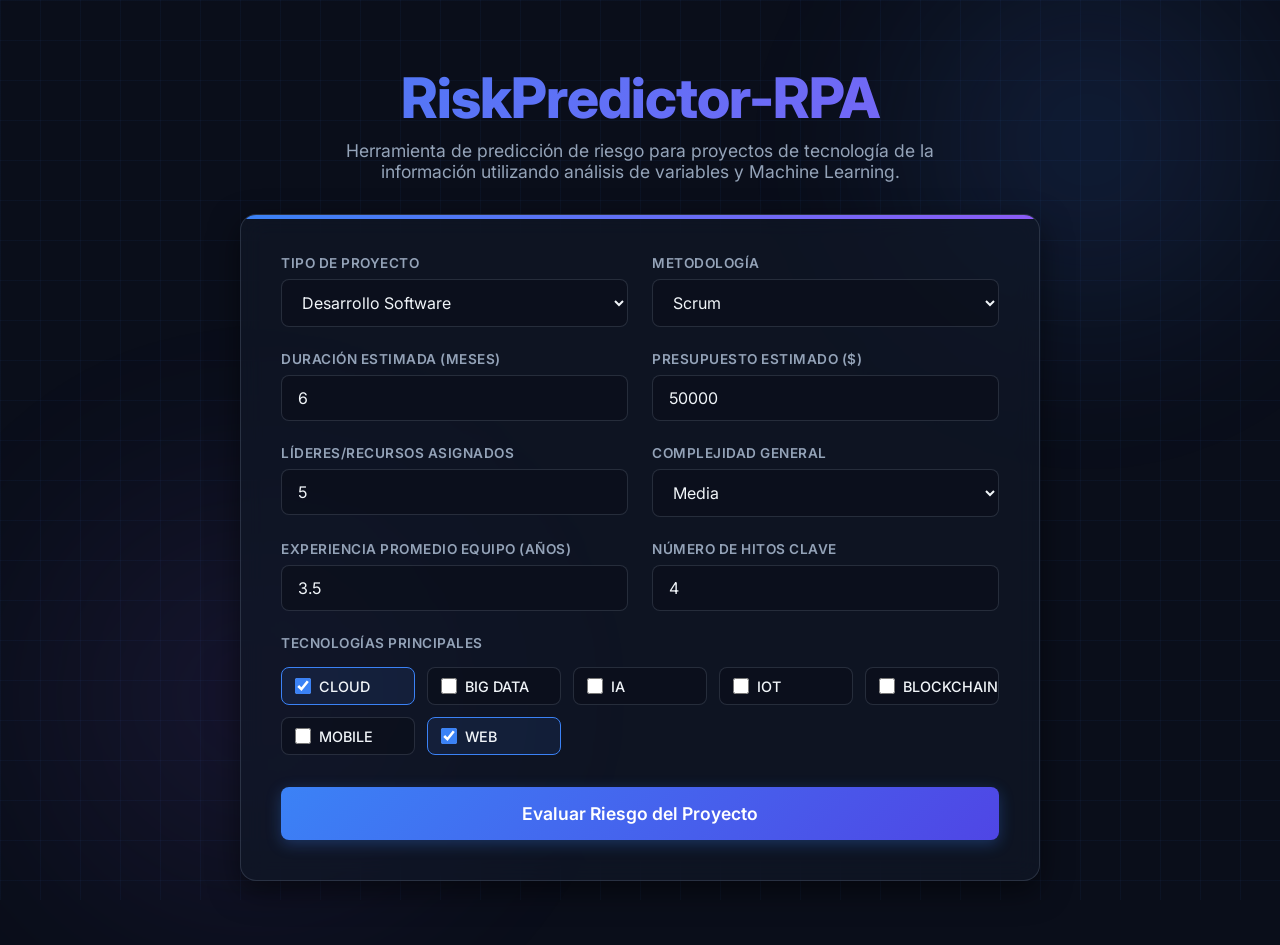
==== commit c9a4736e: "feat: rediseño de GitHub Pages como app funcional limpia - Se eliminó toda mención a GitHub y toda d" ====
--- a/docs/index.html
+++ b/docs/index.html
@@ -3,197 +3,107 @@
 <head>
     <meta charset="UTF-8">
     <meta name="viewport" content="width=device-width, initial-scale=1.0">
-    <title>RiskPredictor-RPA | Predicción de Riesgos en Proyectos TI</title>
-    <meta name="description" content="Sistema inteligente de predicción de riesgos en proyectos de tecnología usando XGBoost, FastAPI y React. Predice riesgo general, sobrecosto y retraso.">
+    <title>RiskPredictor-RPA | Predicción de Riesgos TI</title>
+    <meta name="description" content="Predictor de riesgos para proyectos de tecnología de la información.">
     <link rel="preconnect" href="https://fonts.googleapis.com">
     <link rel="preconnect" href="https://fonts.gstatic.com" crossorigin>
-    <link href="https://fonts.googleapis.com/css2?family=Inter:wght@300;400;500;600;700;800;900&family=JetBrains+Mono:wght@400;500;600&display=swap" rel="stylesheet">
+    <link href="https://fonts.googleapis.com/css2?family=Inter:wght@400;500;600;700;800&family=JetBrains+Mono:wght@400;600&display=swap" rel="stylesheet">
     <style>
         :root {
             --bg-primary: #0a0e1a;
             --bg-secondary: #111827;
             --bg-card: rgba(17, 24, 39, 0.7);
-            --bg-card-hover: rgba(30, 41, 59, 0.8);
+            --bg-input: rgba(10, 14, 26, 0.6);
             --text-primary: #f1f5f9;
             --text-secondary: #94a3b8;
             --text-muted: #64748b;
             --accent-blue: #3b82f6;
-            --accent-blue-glow: rgba(59, 130, 246, 0.3);
+            --accent-blue-hover: #2563eb;
             --accent-purple: #8b5cf6;
             --accent-emerald: #10b981;
             --accent-amber: #f59e0b;
             --accent-rose: #f43f5e;
-            --accent-cyan: #06b6d4;
-            --gradient-primary: linear-gradient(135deg, #3b82f6, #8b5cf6);
-            --gradient-hero: linear-gradient(160deg, #0a0e1a 0%, #111827 40%, #1e1b4b 100%);
-            --border-color: rgba(148, 163, 184, 0.1);
-            --border-glow: rgba(59, 130, 246, 0.2);
-            --shadow-glow: 0 0 30px rgba(59, 130, 246, 0.15);
-            --radius-md: 12px;
+            --border-color: rgba(148, 163, 184, 0.2);
+            --border-glow: rgba(59, 130, 246, 0.4);
+            --shadow-glow: 0 0 20px rgba(59, 130, 246, 0.15);
+            --radius-md: 8px;
             --radius-lg: 16px;
-            --radius-xl: 24px;
-            --font-sans: 'Inter', -apple-system, BlinkMacSystemFont, sans-serif;
+            --font-sans: 'Inter', sans-serif;
             --font-mono: 'JetBrains Mono', monospace;
         }
 
-        *, *::before, *::after { margin: 0; padding: 0; box-sizing: border-box; }
-        html { scroll-behavior: smooth; scroll-padding-top: 80px; }
-        body {
-            font-family: var(--font-sans);
-            background: var(--bg-primary);
-            color: var(--text-primary);
-            line-height: 1.7;
-            -webkit-font-smoothing: antialiased;
-            overflow-x: hidden;
-        }
-        ::selection { background: var(--accent-blue); color: white; }
-        a { color: var(--accent-blue); text-decoration: none; transition: color 0.25s; }
-        a:hover { color: #60a5fa; }
-
-        /* Background */
-        .bg-grid {
-            position: fixed; inset: 0; z-index: 0; pointer-events: none;
-            background-image: linear-gradient(rgba(59, 130, 246, 0.03) 1px, transparent 1px),
-                linear-gradient(90deg, rgba(59, 130, 246, 0.03) 1px, transparent 1px);
-            background-size: 60px 60px;
-        }
-        .bg-glow {
-            position: fixed; top: -200px; right: -200px; width: 600px; height: 600px;
-            border-radius: 50%; background: radial-gradient(circle, var(--accent-blue-glow), transparent 70%);
-            pointer-events: none; z-index: 0; animation: floatGlow 8s ease-in-out infinite alternate;
-        }
-        .bg-glow-2 {
-            position: fixed; bottom: -200px; left: -200px; width: 500px; height: 500px;
-            border-radius: 50%; background: radial-gradient(circle, rgba(139, 92, 246, 0.2), transparent 70%);
-            pointer-events: none; z-index: 0; animation: floatGlow 10s ease-in-out infinite alternate-reverse;
-        }
-        @keyframes floatGlow { from { transform: translate(0,0) scale(1); } to { transform: translate(50px,30px) scale(1.1); } }
-
-        /* Nav */
-        .nav {
-            position: fixed; top: 0; left: 0; right: 0; z-index: 1000;
-            background: rgba(10, 14, 26, 0.85); backdrop-filter: blur(20px) saturate(180%);
-            border-bottom: 1px solid var(--border-color); transition: all 0.3s;
-        }
-        .nav.scrolled { background: rgba(10, 14, 26, 0.95); box-shadow: 0 4px 20px rgba(0,0,0,0.4); }
-        .nav-inner { max-width: 1200px; margin: 0 auto; padding: 0 2rem; display: flex; align-items: center; justify-content: space-between; height: 64px; }
-        .nav-logo { font-weight: 800; font-size: 1.2rem; letter-spacing: -0.5px; background: var(--gradient-primary); -webkit-background-clip: text; -webkit-text-fill-color: transparent; background-clip: text; }
-        .nav-logo span { -webkit-text-fill-color: var(--text-secondary); font-weight: 400; }
-        .nav-links { display: flex; gap: 0.25rem; list-style: none; }
-        .nav-links a { display: block; padding: 0.5rem 0.9rem; color: var(--text-secondary); font-size: 0.88rem; font-weight: 500; border-radius: 8px; transition: all 0.25s; }
-        .nav-links a:hover { color: var(--text-primary); background: rgba(59, 130, 246, 0.1); }
-        .nav-hamburger { display: none; cursor: pointer; background: none; border: none; color: var(--text-primary); padding: 0.5rem; }
-
-        /* Hero */
-        .hero {
-            position: relative; z-index: 1; min-height: 100vh; display: flex; align-items: center;
-            justify-content: center; text-align: center; padding: 8rem 2rem 4rem; background: var(--gradient-hero);
-        }
-        .hero-content { max-width: 800px; }
-        .hero-badge {
-            display: inline-flex; align-items: center; gap: 0.5rem; padding: 0.4rem 1rem;
-            background: rgba(59, 130, 246, 0.1); border: 1px solid rgba(59, 130, 246, 0.2);
-            border-radius: 100px; font-size: 0.8rem; font-weight: 500; color: var(--accent-blue); margin-bottom: 2rem;
-            animation: fadeInUp 0.6s ease-out;
-        }
-        .hero-badge .dot { width: 6px; height: 6px; border-radius: 50%; background: var(--accent-emerald); animation: pulse 2s infinite; }
-        @keyframes pulse { 0%, 100% { opacity: 1; } 50% { opacity: 0.4; } }
-        .hero h1 { font-size: clamp(2.5rem, 5vw, 4rem); font-weight: 900; line-height: 1.1; letter-spacing: -1.5px; margin-bottom: 1.5rem; animation: fadeInUp 0.6s ease-out 0.1s both; }
-        .hero h1 .gradient-text { background: var(--gradient-primary); -webkit-background-clip: text; -webkit-text-fill-color: transparent; background-clip: text; }
-        .hero-description { font-size: 1.15rem; color: var(--text-secondary); max-width: 600px; margin: 0 auto 2.5rem; line-height: 1.8; animation: fadeInUp 0.6s ease-out 0.2s both; }
-        .hero-buttons { display: flex; gap: 1rem; justify-content: center; flex-wrap: wrap; animation: fadeInUp 0.6s ease-out 0.3s both; }
-        @keyframes fadeInUp { from { opacity: 0; transform: translateY(30px); } to { opacity: 1; transform: translateY(0); } }
-
-        .btn {
-            display: inline-flex; align-items: center; gap: 0.5rem; padding: 0.8rem 1.6rem;
-            border-radius: var(--radius-md); font-weight: 600; font-size: 0.95rem; transition: all 0.3s;
-            cursor: pointer; border: none; font-family: var(--font-sans);
-        }
-        .btn-primary { background: var(--gradient-primary); color: white; box-shadow: 0 4px 15px var(--accent-blue-glow); }
-        .btn-primary:hover { transform: translateY(-2px); box-shadow: 0 8px 25px var(--accent-blue-glow); color: white; }
-        .btn-secondary { background: rgba(255,255,255,0.05); color: var(--text-primary); border: 1px solid var(--border-color); }
-        .btn-secondary:hover { background: rgba(255,255,255,0.1); border-color: var(--accent-blue); color: var(--text-primary); }
-
-        /* Sections */
-        .section { position: relative; z-index: 1; max-width: 1200px; margin: 0 auto; padding: 5rem 2rem; }
-        .section-header { text-align: center; margin-bottom: 3.5rem; }
-        .section-label { display: inline-block; font-size: 0.78rem; font-weight: 600; text-transform: uppercase; letter-spacing: 2px; color: var(--accent-blue); margin-bottom: 0.8rem; }
-        .section-title { font-size: clamp(1.8rem, 3vw, 2.5rem); font-weight: 800; letter-spacing: -0.8px; margin-bottom: 0.8rem; }
-        .section-subtitle { font-size: 1.05rem; color: var(--text-secondary); max-width: 600px; margin: 0 auto; }
-        .section-divider { width: 100%; max-width: 1200px; margin: 0 auto; height: 1px; background: linear-gradient(90deg, transparent, var(--border-color), transparent); }
-
-        /* Demo Section — showcase of app functionality */
-        .demo-grid { display: grid; grid-template-columns: repeat(auto-fit, minmax(320px, 1fr)); gap: 1.5rem; }
-        .demo-card {
-            background: var(--bg-card); border: 1px solid var(--border-color); border-radius: var(--radius-lg);
-            padding: 2rem; transition: all 0.35s; position: relative; overflow: hidden;
-        }
-        .demo-card::after {
-            content: ''; position: absolute; top: 0; left: 0; right: 0; height: 3px;
-            background: var(--gradient-primary); opacity: 0; transition: opacity 0.35s;
-        }
-        .demo-card:hover { border-color: var(--border-glow); transform: translateY(-3px); box-shadow: var(--shadow-glow); }
-        .demo-card:hover::after { opacity: 1; }
-        .demo-icon { font-size: 2.5rem; margin-bottom: 1rem; }
-        .demo-card h3 { font-size: 1.15rem; font-weight: 700; margin-bottom: 0.6rem; }
-        .demo-card p { font-size: 0.9rem; color: var(--text-secondary); margin-bottom: 1rem; line-height: 1.6; }
-        .demo-card ul { list-style: none; padding: 0; }
-        .demo-card ul li { font-size: 0.85rem; color: var(--text-secondary); padding: 0.3rem 0; padding-left: 1.2rem; position: relative; }
-        .demo-card ul li::before { content: '→'; position: absolute; left: 0; color: var(--accent-blue); font-weight: 700; }
-
-        /* Workflow / How it works */
-        .workflow { display: flex; flex-direction: column; gap: 0; max-width: 700px; margin: 0 auto; }
-        .workflow-step {
-            display: flex; gap: 1.5rem; align-items: flex-start; padding: 1.5rem 0; position: relative;
-        }
-        .workflow-step:not(:last-child)::after {
-            content: ''; position: absolute; left: 23px; top: 56px; bottom: 0; width: 2px;
-            background: linear-gradient(180deg, var(--accent-blue), rgba(59, 130, 246, 0.1));
-        }
-        .step-num {
-            flex-shrink: 0; width: 48px; height: 48px; border-radius: 50%; background: var(--gradient-primary);
-            display: flex; align-items: center; justify-content: center; font-weight: 800; font-size: 1.1rem;
-            color: white; position: relative; z-index: 1;
-        }
-        .step-content h3 { font-size: 1.1rem; font-weight: 700; margin-bottom: 0.3rem; }
-        .step-content p { font-size: 0.9rem; color: var(--text-secondary); }
-
-        /* Stats */
-        .stats-row { display: flex; justify-content: center; gap: 3rem; flex-wrap: wrap; margin-top: 2rem; }
-        .stat { text-align: center; }
-        .stat-value { font-size: 2.5rem; font-weight: 900; background: var(--gradient-primary); -webkit-background-clip: text; -webkit-text-fill-color: transparent; background-clip: text; }
-        .stat-label { font-size: 0.85rem; color: var(--text-secondary); margin-top: 0.3rem; }
-
-        /* Prediction output mock */
-        .prediction-mock {
-            background: rgba(17, 24, 39, 0.9); border: 1px solid var(--border-color); border-radius: var(--radius-lg);
-            padding: 2rem; max-width: 500px; margin: 2rem auto 0; font-family: var(--font-mono); font-size: 0.85rem;
-        }
-        .prediction-mock .label { color: var(--text-muted); font-size: 0.75rem; text-transform: uppercase; letter-spacing: 1px; }
-        .prediction-mock .value { font-size: 1.3rem; font-weight: 800; margin: 0.3rem 0 1rem; }
-        .risk-high { color: var(--accent-rose); }
-        .risk-medium { color: var(--accent-amber); }
-        .risk-low { color: var(--accent-emerald); }
-        .prob-bar-bg { background: rgba(255,255,255,0.08); border-radius: 100px; height: 8px; margin: 0.4rem 0 0.8rem; overflow: hidden; }
-        .prob-bar { height: 100%; border-radius: 100px; transition: width 1s ease-out; }
-        .prob-label { display: flex; justify-content: space-between; font-size: 0.8rem; color: var(--text-secondary); }
-
-        /* Footer */
-        .footer { position: relative; z-index: 1; text-align: center; padding: 3rem 2rem; border-top: 1px solid var(--border-color); color: var(--text-muted); font-size: 0.88rem; }
-        .footer a { color: var(--accent-blue); }
-
-        /* Reveal */
-        .reveal { opacity: 0; transform: translateY(30px); transition: all 0.7s cubic-bezier(0.16, 1, 0.3, 1); }
-        .reveal.visible { opacity: 1; transform: translateY(0); }
-
-        @media (max-width: 768px) {
-            .nav-links { display: none; }
-            .nav-hamburger { display: block; }
-            .nav-links.open { display: flex; flex-direction: column; position: absolute; top: 64px; left: 0; right: 0; background: rgba(10,14,26,0.98); border-bottom: 1px solid var(--border-color); padding: 1rem; }
-            .demo-grid { grid-template-columns: 1fr; }
-            .stats-row { gap: 1.5rem; }
-            .workflow-step { gap: 1rem; }
-        }
+        * { margin: 0; padding: 0; box-sizing: border-box; }
+        body { font-family: var(--font-sans); background: var(--bg-primary); color: var(--text-primary); min-height: 100vh; display: flex; flex-direction: column; }
+        
+        /* Background Effects */
+        .bg-grid { position: fixed; inset: 0; z-index: -2; background-image: linear-gradient(rgba(59, 130, 246, 0.05) 1px, transparent 1px), linear-gradient(90deg, rgba(59, 130, 246, 0.05) 1px, transparent 1px); background-size: 40px 40px; }
+        .bg-glow { position: fixed; top: -20%; right: -10%; width: 50vw; height: 50vw; border-radius: 50%; background: radial-gradient(circle, rgba(59, 130, 246, 0.15), transparent 60%); z-index: -1; filter: blur(60px); pointer-events: none; }
+        .bg-glow-2 { position: fixed; bottom: -20%; left: -10%; width: 60vw; height: 60vw; border-radius: 50%; background: radial-gradient(circle, rgba(139, 92, 246, 0.1), transparent 60%); z-index: -1; filter: blur(60px); pointer-events: none; }
+
+        /* Header */
+        header { text-align: center; padding: 4rem 2rem 2rem; }
+        h1 { font-size: clamp(2rem, 5vw, 3.5rem); font-weight: 800; letter-spacing: -1px; margin-bottom: 0.5rem; background: linear-gradient(135deg, var(--accent-blue), var(--accent-purple)); -webkit-background-clip: text; -webkit-text-fill-color: transparent; }
+        p.subtitle { color: var(--text-secondary); font-size: 1.1rem; max-width: 600px; margin: 0 auto; }
+
+        /* Main Container */
+        main { flex: 1; display: flex; flex-direction: column; align-items: center; padding: 0 1.5rem 4rem; width: 100%; max-width: 1200px; margin: 0 auto; }
+
+        /* Form Card */
+        .card { background: var(--bg-card); backdrop-filter: blur(12px); border: 1px solid var(--border-color); border-radius: var(--radius-lg); padding: 2.5rem; width: 100%; max-width: 800px; box-shadow: 0 10px 30px rgba(0,0,0,0.5); transition: border-color 0.3s; position: relative; overflow: hidden; }
+        .card::before { content: ''; position: absolute; top: 0; left: 0; width: 100%; height: 4px; background: linear-gradient(90deg, var(--accent-blue), var(--accent-purple)); }
+        
+        .form-grid { display: grid; grid-template-columns: repeat(auto-fit, minmax(280px, 1fr)); gap: 1.5rem; margin-bottom: 2rem; }
+        .form-group { display: flex; flex-direction: column; gap: 0.5rem; }
+        .form-group.full-width { grid-column: 1 / -1; }
+        
+        label { font-size: 0.85rem; font-weight: 600; color: var(--text-secondary); text-transform: uppercase; letter-spacing: 0.5px; }
+        input, select { background: var(--bg-input); border: 1px solid var(--border-color); color: var(--text-primary); font-family: var(--font-sans); font-size: 1rem; padding: 0.75rem 1rem; border-radius: var(--radius-md); outline: none; transition: all 0.2s; width: 100%; }
+        input:focus, select:focus { border-color: var(--accent-blue); box-shadow: 0 0 0 3px rgba(59, 130, 246, 0.2); }
+        select option { background: var(--bg-secondary); }
+
+        /* Multi-select check group */
+        .tech-grid { display: grid; grid-template-columns: repeat(auto-fill, minmax(130px, 1fr)); gap: 0.75rem; margin-top: 0.5rem; }
+        .tech-label { display: flex; align-items: center; gap: 0.5rem; font-size: 0.9rem; cursor: pointer; color: var(--text-primary); background: var(--bg-input); padding: 0.6rem 0.8rem; border-radius: var(--radius-md); border: 1px solid var(--border-color); transition: all 0.2s; text-transform: none; font-weight: 500; letter-spacing: 0; }
+        .tech-label:hover { background: rgba(255,255,255,0.05); }
+        .tech-label input { width: 16px; height: 16px; margin: 0; cursor: pointer; accent-color: var(--accent-blue); flex-shrink: 0; }
+        .tech-label.selected { border-color: var(--accent-blue); background: rgba(59, 130, 246, 0.1); }
+
+        /* Button */
+        .btn { background: linear-gradient(135deg, var(--accent-blue), #4f46e5); color: white; border: none; padding: 1rem 2rem; font-size: 1.1rem; font-weight: 600; border-radius: var(--radius-md); cursor: pointer; transition: all 0.3s; width: 100%; display: flex; align-items: center; justify-content: center; gap: 0.5rem; font-family: var(--font-sans); box-shadow: 0 4px 15px rgba(59, 130, 246, 0.3); }
+        .btn:hover { transform: translateY(-2px); box-shadow: 0 8px 25px rgba(59, 130, 246, 0.4); }
+        .btn:active { transform: translateY(0); }
+        .btn:disabled { opacity: 0.7; cursor: not-allowed; transform: none; }
+
+        /* Loader */
+        .loader { width: 20px; height: 20px; border: 3px solid rgba(255,255,255,0.3); border-radius: 50%; border-top-color: white; animation: spin 1s ease-in-out infinite; display: none; }
+        @keyframes spin { to { transform: rotate(360deg); } }
+
+        /* Result Modal */
+        .modal { position: fixed; inset: 0; background: rgba(0,0,0,0.8); backdrop-filter: blur(8px); display: flex; align-items: center; justify-content: center; z-index: 100; opacity: 0; pointer-events: none; transition: opacity 0.3s; padding: 1rem; }
+        .modal.active { opacity: 1; pointer-events: all; }
+        .modal-content { background: var(--bg-card); border: 1px solid var(--border-color); border-radius: var(--radius-lg); width: 100%; max-width: 600px; position: relative; transform: translateY(20px); transition: transform 0.3s; max-height: 90vh; overflow-y: auto; }
+        .modal.active .modal-content { transform: translateY(0); }
+        .modal-header { padding: 1.5rem 2rem; border-bottom: 1px solid var(--border-color); display: flex; justify-content: space-between; align-items: center; }
+        .modal-title { font-size: 1.25rem; font-weight: 700; display: flex; align-items: center; gap: 0.5rem; }
+        .close-btn { background: none; border: none; color: var(--text-muted); font-size: 1.5rem; cursor: pointer; transition: color 0.2s; }
+        .close-btn:hover { color: white; }
+        
+        .modal-body { padding: 2rem; }
+        .risk-badge { display: inline-block; padding: 0.5rem 1.5rem; border-radius: 100px; font-weight: 800; font-size: 1.5rem; margin-bottom: 2rem; text-align: center; width: 100%; border: 1px solid transparent; }
+        .risk-badge.alto { background: rgba(244, 63, 94, 0.1); color: var(--accent-rose); border-color: rgba(244, 63, 94, 0.3); }
+        .risk-badge.medio { background: rgba(245, 158, 11, 0.1); color: var(--accent-amber); border-color: rgba(245, 158, 11, 0.3); }
+        .risk-badge.bajo { background: rgba(16, 185, 129, 0.1); color: var(--accent-emerald); border-color: rgba(16, 185, 129, 0.3); }
+
+        .prob-section { margin-bottom: 2rem; }
+        .prob-title { font-size: 0.9rem; font-weight: 600; color: var(--text-secondary); margin-bottom: 1rem; text-transform: uppercase; letter-spacing: 0.5px; }
+        
+        .prob-row { margin-bottom: 1rem; }
+        .prob-label { display: flex; justify-content: space-between; font-size: 0.9rem; margin-bottom: 0.4rem; font-family: var(--font-mono); }
+        .prob-bar-bg { background: rgba(255,255,255,0.05); height: 8px; border-radius: 4px; overflow: hidden; }
+        .prob-bar { height: 100%; border-radius: 4px; transition: width 1s ease-out; }
+        
+        .api-warning { margin-top: 1rem; padding: 1rem; background: rgba(245, 158, 11, 0.1); border-left: 4px solid var(--accent-amber); border-radius: 4px; font-size: 0.85rem; color: var(--text-secondary); line-height: 1.5; }
+
     </style>
 </head>
 <body>
@@ -201,274 +111,291 @@
     <div class="bg-glow"></div>
     <div class="bg-glow-2"></div>
 
-    <nav class="nav" id="nav">
-        <div class="nav-inner">
-            <div class="nav-logo">RiskPredictor<span>-RPA</span></div>
-            <button class="nav-hamburger" onclick="document.querySelector('.nav-links').classList.toggle('open')" aria-label="Menú">
-                <svg width="24" height="24" viewBox="0 0 24 24" fill="none" stroke="currentColor" stroke-width="2"><path d="M3 12h18M3 6h18M3 18h18"/></svg>
-            </button>
-            <ul class="nav-links">
-                <li><a href="#funcionalidad">Funcionalidad</a></li>
-                <li><a href="#como-funciona">Cómo Funciona</a></li>
-                <li><a href="#prediccion">Predicción</a></li>
-                <li><a href="#gestion">Gestión</a></li>
-                <li><a href="https://github.com/MartinZapanaBerrospi/RiskPredictor-RPA" target="_blank">GitHub ↗</a></li>
-            </ul>
+    <header>
+        <h1>RiskPredictor-RPA</h1>
+        <p class="subtitle">Herramienta de predicción de riesgo para proyectos de tecnología de la información utilizando análisis de variables y Machine Learning.</p>
+    </header>
+
+    <main>
+        <div class="card">
+            <form id="predictionForm">
+                <div class="form-grid">
+                    <div class="form-group">
+                        <label for="tipo_proyecto">Tipo de Proyecto</label>
+                        <select id="tipo_proyecto" required>
+                            <option value="desarrollo software">Desarrollo Software</option>
+                            <option value="migración">Migración</option>
+                            <option value="implementación ERP">Implementación ERP</option>
+                            <option value="integración sistemas">Integración Sistemas</option>
+                            <option value="automatización RPA">Automatización RPA</option>
+                            <option value="modernización">Modernización</option>
+                            <option value="soporte TI">Soporte TI</option>
+                        </select>
+                    </div>
+
+                    <div class="form-group">
+                        <label for="metodologia">Metodología</label>
+                        <select id="metodologia" required>
+                            <option value="scrum">Scrum</option>
+                            <option value="kanban">Kanban</option>
+                            <option value="agile">Agile</option>
+                            <option value="cascada">Cascada</option>
+                        </select>
+                    </div>
+
+                    <div class="form-group">
+                        <label for="duracion_estimacion">Duración Estimada (Meses)</label>
+                        <input type="number" id="duracion_estimacion" min="1" max="120" value="6" required>
+                    </div>
+
+                    <div class="form-group">
+                        <label for="presupuesto_estimado">Presupuesto Estimado ($)</label>
+                        <input type="number" id="presupuesto_estimado" min="1000" step="1000" value="50000" required>
+                    </div>
+
+                    <div class="form-group">
+                        <label for="numero_recursos">Líderes/Recursos Asignados</label>
+                        <input type="number" id="numero_recursos" min="1" max="500" value="5" required>
+                    </div>
+
+                    <div class="form-group">
+                        <label for="complejidad">Complejidad General</label>
+                        <select id="complejidad" required>
+                            <option value="baja">Baja</option>
+                            <option value="media" selected>Media</option>
+                            <option value="alta">Alta</option>
+                        </select>
+                    </div>
+
+                    <div class="form-group">
+                        <label for="experiencia_equipo">Experiencia Promedio Equipo (Años)</label>
+                        <input type="number" id="experiencia_equipo" min="0" max="30" step="0.5" value="3.5" required>
+                    </div>
+
+                    <div class="form-group">
+                        <label for="hitos_clave">Número de Hitos Clave</label>
+                        <input type="number" id="hitos_clave" min="1" max="50" value="4" required>
+                    </div>
+
+                    <div class="form-group full-width">
+                        <label>Tecnologías Principales</label>
+                        <div class="tech-grid" id="techContainer">
+                            <!-- JS will populate -->
+                        </div>
+                    </div>
+                </div>
+
+                <button type="submit" class="btn" id="submitBtn">
+                    <span id="btnText">Evaluar Riesgo del Proyecto</span>
+                    <div class="loader" id="loader"></div>
+                </button>
+            </form>
         </div>
-    </nav>
-
-    <!-- Hero -->
-    <section class="hero">
-        <div class="hero-content">
-            <div class="hero-badge"><span class="dot"></span> Sistema Inteligente de Predicción de Riesgos</div>
-            <h1>Anticipa los<br><span class="gradient-text">Riesgos de tu Proyecto</span></h1>
-            <p class="hero-description">
-                Ingresa las características de tu proyecto TI y obtén predicciones instantáneas de riesgo general, probabilidad de sobrecosto y retraso. Impulsado por Machine Learning con XGBoost.
-            </p>
-            <div class="hero-buttons">
-                <a href="#funcionalidad" class="btn btn-primary">
-                    <svg width="18" height="18" viewBox="0 0 24 24" fill="none" stroke="currentColor" stroke-width="2"><path d="M12 5v14M5 12l7 7 7-7"/></svg>
-                    Explorar
-                </a>
-                <a href="https://github.com/MartinZapanaBerrospi/RiskPredictor-RPA" target="_blank" class="btn btn-secondary">
-                    <svg width="18" height="18" viewBox="0 0 24 24" fill="currentColor"><path d="M12 0c-6.626 0-12 5.373-12 12 0 5.302 3.438 9.8 8.207 11.387.599.111.793-.261.793-.577v-2.234c-3.338.726-4.033-1.416-4.033-1.416-.546-1.387-1.333-1.756-1.333-1.756-1.089-.745.083-.729.083-.729 1.205.084 1.839 1.237 1.839 1.237 1.07 1.834 2.807 1.304 3.492.997.107-.775.418-1.305.762-1.604-2.665-.305-5.467-1.334-5.467-5.931 0-1.311.469-2.381 1.236-3.221-.124-.303-.535-1.524.117-3.176 0 0 1.008-.322 3.301 1.23.957-.266 1.983-.399 3.003-.404 1.02.005 2.047.138 3.006.404 2.291-1.552 3.297-1.23 3.297-1.23.653 1.653.242 2.874.118 3.176.77.84 1.235 1.911 1.235 3.221 0 4.609-2.807 5.624-5.479 5.921.43.372.823 1.102.823 2.222v3.293c0 .319.192.694.801.576 4.765-1.589 8.199-6.086 8.199-11.386 0-6.627-5.373-12-12-12z"/></svg>
-                    Código Fuente
-                </a>
+    </main>
+
+    <!-- Modal de Resultados -->
+    <div class="modal" id="resultModal">
+        <div class="modal-content">
+            <div class="modal-header">
+                <div class="modal-title">
+                    <svg width="24" height="24" viewBox="0 0 24 24" fill="none" stroke="currentColor" stroke-width="2"><path d="M9 12l2 2 4-4m6 2a9 9 0 11-18 0 9 9 0 0118 0z"></path></svg>
+                    Resultado de Evaluación
+                </div>
+                <button class="close-btn" onclick="closeModal()">&times;</button>
             </div>
-            <div class="stats-row" style="margin-top: 3rem;">
-                <div class="stat"><div class="stat-value">3</div><div class="stat-label">Modelos XGBoost</div></div>
-                <div class="stat"><div class="stat-value">9</div><div class="stat-label">Variables de Entrada</div></div>
-                <div class="stat"><div class="stat-value">13</div><div class="stat-label">Endpoints API</div></div>
-                <div class="stat"><div class="stat-value">20K</div><div class="stat-label">Datos de Entrenamiento</div></div>
-            </div>
-        </div>
-    </section>
-
-    <!-- Funcionalidad Principal -->
-    <div class="section-divider"></div>
-    <section class="section" id="funcionalidad">
-        <div class="section-header reveal">
-            <span class="section-label">¿Qué hace el sistema?</span>
-            <h2 class="section-title">Funcionalidades del Proyecto</h2>
-            <p class="section-subtitle">Un sistema completo para evaluar, gestionar y mitigar riesgos en proyectos de tecnología</p>
-        </div>
-        <div class="demo-grid reveal">
-            <div class="demo-card">
-                <div class="demo-icon">🎯</div>
-                <h3>Predicción Inteligente de Riesgo</h3>
-                <p>Ingresa las características de tu proyecto y el modelo XGBoost predice automáticamente:</p>
-                <ul>
-                    <li>Nivel de riesgo general: Alto, Medio o Bajo</li>
-                    <li>Probabilidad exacta de sobrecosto</li>
-                    <li>Probabilidad exacta de retraso</li>
-                    <li>Probabilidades por cada clase de riesgo</li>
-                </ul>
-            </div>
-            <div class="demo-card">
-                <div class="demo-icon">📋</div>
-                <h3>Gestión CRUD de Proyectos</h3>
-                <p>Administra los proyectos en ejecución con operaciones completas:</p>
-                <ul>
-                    <li>Registrar proyectos después de evaluarlos</li>
-                    <li>Tabla interactiva con todos los proyectos activos</li>
-                    <li>Editar y actualizar datos de proyectos</li>
-                    <li>Eliminar proyectos con confirmación</li>
-                    <li>Finalizar y mover al dataset de entrenamiento</li>
-                </ul>
-            </div>
-            <div class="demo-card">
-                <div class="demo-icon">📄</div>
-                <h3>Reportes PDF Profesionales</h3>
-                <p>Genera reportes automáticos con toda la evaluación del riesgo:</p>
-                <ul>
-                    <li>Datos completos del proyecto evaluado</li>
-                    <li>Resultados con probabilidades detalladas</li>
-                    <li>Interpretación personalizada según nivel de riesgo</li>
-                    <li>Recomendaciones específicas de mitigación</li>
-                    <li>Descarga directa o envío por email</li>
-                </ul>
-            </div>
-            <div class="demo-card">
-                <div class="demo-icon">🔄</div>
-                <h3>Reentrenamiento Continuo</h3>
-                <p>El sistema mejora con cada proyecto finalizado:</p>
-                <ul>
-                    <li>Proyectos finalizados alimentan el dataset</li>
-                    <li>Botón de reentrenamiento en la interfaz</li>
-                    <li>GridSearchCV optimiza hiperparámetros</li>
-                    <li>Modelos se recargan en memoria automáticamente</li>
-                </ul>
-            </div>
-            <div class="demo-card">
-                <div class="demo-icon">📧</div>
-                <h3>Envío de Reportes por Email</h3>
-                <p>Comparte evaluciones de riesgo con tu equipo:</p>
-                <ul>
-                    <li>Envía PDFs directamente desde la interfaz</li>
-                    <li>Funciona desde el formulario o la tabla de proyectos</li>
-                    <li>Integración con MailHog para pruebas locales</li>
-                </ul>
-            </div>
-            <div class="demo-card">
-                <div class="demo-icon">🌗</div>
-                <h3>Interfaz Moderna y Adaptable</h3>
-                <p>Frontend React profesional con experiencia de usuario premium:</p>
-                <ul>
-                    <li>Tema claro y oscuro con persistencia</li>
-                    <li>Formularios dinámicos con opciones configurables</li>
-                    <li>Modales de resultado con visualización de datos</li>
-                    <li>Notificaciones toast para feedback inmediato</li>
-                    <li>Diseño responsive para todo tipo de pantalla</li>
-                </ul>
-            </div>
-        </div>
-    </section>
-
-    <!-- Cómo Funciona -->
-    <div class="section-divider"></div>
-    <section class="section" id="como-funciona">
-        <div class="section-header reveal">
-            <span class="section-label">Flujo de Uso</span>
-            <h2 class="section-title">¿Cómo Funciona?</h2>
-            <p class="section-subtitle">El proceso completo desde la evaluación hasta la gestión de tu proyecto</p>
-        </div>
-        <div class="workflow reveal">
-            <div class="workflow-step">
-                <div class="step-num">1</div>
-                <div class="step-content">
-                    <h3>Ingresa los datos del proyecto</h3>
-                    <p>Selecciona el tipo de proyecto, metodología, duración estimada, presupuesto, recursos, tecnologías, complejidad, experiencia del equipo y número de hitos clave.</p>
+            <div class="modal-body">
+                <label>Nivel de Riesgo General</label>
+                <div class="risk-badge" id="riskBadge">Medio</div>
+
+                <div class="prob-section">
+                    <div class="prob-title">Distribución de Probabilidades</div>
+                    
+                    <div class="prob-row">
+                        <div class="prob-label"><span>Riesgo Alto</span><span id="valAlto">0%</span></div>
+                        <div class="prob-bar-bg"><div class="prob-bar" id="barAlto" style="background: var(--accent-rose); width: 0%;"></div></div>
+                    </div>
+                    <div class="prob-row">
+                        <div class="prob-label"><span>Riesgo Medio</span><span id="valMedio">0%</span></div>
+                        <div class="prob-bar-bg"><div class="prob-bar" id="barMedio" style="background: var(--accent-amber); width: 0%;"></div></div>
+                    </div>
+                    <div class="prob-row">
+                        <div class="prob-label"><span>Riesgo Bajo</span><span id="valBajo">0%</span></div>
+                        <div class="prob-bar-bg"><div class="prob-bar" id="barBajo" style="background: var(--accent-emerald); width: 0%;"></div></div>
+                    </div>
                 </div>
-            </div>
-            <div class="workflow-step">
-                <div class="step-num">2</div>
-                <div class="step-content">
-                    <h3>Obtén la predicción de riesgo</h3>
-                    <p>El modelo XGBoost analiza las 9 variables y retorna el riesgo general (Alto/Medio/Bajo), las probabilidades de sobrecosto y retraso, y las probabilidades por clase.</p>
+
+                <div class="prob-section" style="margin-bottom: 0;">
+                    <div class="prob-title">Alertas Específicas</div>
+                    
+                    <div class="prob-row">
+                        <div class="prob-label"><span>Probabilidad de Sobrecosto</span><span id="valSobre" style="color: var(--accent-amber);">0%</span></div>
+                        <div class="prob-bar-bg"><div class="prob-bar" id="barSobre" style="background: var(--accent-amber); width: 0%;"></div></div>
+                    </div>
+                    <div class="prob-row">
+                        <div class="prob-label"><span>Probabilidad de Retraso</span><span id="valRetraso" style="color: var(--accent-rose);">0%</span></div>
+                        <div class="prob-bar-bg"><div class="prob-bar" id="barRetraso" style="background: var(--accent-rose); width: 0%;"></div></div>
+                    </div>
                 </div>
-            </div>
-            <div class="workflow-step">
-                <div class="step-num">3</div>
-                <div class="step-content">
-                    <h3>Genera un reporte PDF</h3>
-                    <p>Descarga un reporte profesional con los datos del proyecto, predicción detallada e interpretación con recomendaciones. También puedes enviarlo por email directamente.</p>
-                </div>
-            </div>
-            <div class="workflow-step">
-                <div class="step-num">4</div>
-                <div class="step-content">
-                    <h3>Guarda y gestiona el proyecto</h3>
-                    <p>Registra el proyecto en ejecución para darle seguimiento. Edita, elimina o predice nuevamente desde la tabla de gestión. Cuando el proyecto termine, finalízalo con los datos reales.</p>
-                </div>
-            </div>
-            <div class="workflow-step">
-                <div class="step-num">5</div>
-                <div class="step-content">
-                    <h3>Mejora continua del modelo</h3>
-                    <p>Los proyectos finalizados alimentan el dataset de entrenamiento. Reentrena el modelo desde la interfaz para que las futuras predicciones sean más precisas.</p>
+
+                <div class="api-warning" id="apiWarning" style="display: none;">
+                    <strong>Nota (Modo Offline):</strong> Como la aplicación está alojada en un entorno estático, no se pudo conectar con el servidor backend de FastAPI y el modelo XGBoost en vivo. Los resultados mostrados son simulados basándose en las entradas proporcionadas con fines demostrativos.
                 </div>
             </div>
         </div>
-    </section>
-
-    <!-- Predicción en vivo (mock) -->
-    <div class="section-divider"></div>
-    <section class="section" id="prediccion">
-        <div class="section-header reveal">
-            <span class="section-label">Ejemplo de Salida</span>
-            <h2 class="section-title">Resultado de Predicción</h2>
-            <p class="section-subtitle">Así se ve una evaluación de riesgo generada por el sistema</p>
-        </div>
-        <div class="prediction-mock reveal" id="predictionMock">
-            <div class="label">Riesgo General</div>
-            <div class="value risk-medium" id="riskValue">Medio</div>
-
-            <div class="prob-label"><span>Alto</span><span id="pAlto">15.2%</span></div>
-            <div class="prob-bar-bg"><div class="prob-bar" style="width: 0%; background: #f43f5e;" id="barAlto"></div></div>
-
-            <div class="prob-label"><span>Medio</span><span id="pMedio">52.8%</span></div>
-            <div class="prob-bar-bg"><div class="prob-bar" style="width: 0%; background: #f59e0b;" id="barMedio"></div></div>
-
-            <div class="prob-label"><span>Bajo</span><span id="pBajo">32.0%</span></div>
-            <div class="prob-bar-bg"><div class="prob-bar" style="width: 0%; background: #10b981;" id="barBajo"></div></div>
-
-            <div style="margin-top: 1.5rem; border-top: 1px solid var(--border-color); padding-top: 1rem;">
-                <div class="prob-label"><span>📈 Prob. Sobrecosto</span><span style="color: var(--accent-amber);" id="pSobre">42.5%</span></div>
-                <div class="prob-bar-bg"><div class="prob-bar" style="width: 0%; background: var(--accent-amber);" id="barSobre"></div></div>
-
-                <div class="prob-label"><span>⏱️ Prob. Retraso</span><span style="color: var(--accent-rose);" id="pRetraso">38.1%</span></div>
-                <div class="prob-bar-bg"><div class="prob-bar" style="width: 0%; background: var(--accent-rose);" id="barRetraso"></div></div>
-            </div>
-        </div>
-    </section>
-
-    <!-- Gestión de Proyectos -->
-    <div class="section-divider"></div>
-    <section class="section" id="gestion">
-        <div class="section-header reveal">
-            <span class="section-label">Ciclo de Vida</span>
-            <h2 class="section-title">Gestión de Proyectos en Ejecución</h2>
-            <p class="section-subtitle">Seguimiento completo del proyecto desde la evaluación hasta la finalización</p>
-        </div>
-        <div class="demo-grid reveal">
-            <div class="demo-card" style="grid-column: span 1;">
-                <div class="demo-icon">➕</div>
-                <h3>Registrar Proyecto</h3>
-                <p>Después de evaluar el riesgo, guarda el proyecto en la base de datos para darle seguimiento durante su ejecución.</p>
-            </div>
-            <div class="demo-card" style="grid-column: span 1;">
-                <div class="demo-icon">📊</div>
-                <h3>Vista de Tabla Interactiva</h3>
-                <p>Tabla profesional con todos los proyectos activos mostrando: tipo, metodología, duración, presupuesto, recursos, tecnologías, complejidad y acciones CRUD.</p>
-            </div>
-            <div class="demo-card" style="grid-column: span 1;">
-                <div class="demo-icon">✅</div>
-                <h3>Finalizar y Retroalimentar</h3>
-                <p>Al finalizar un proyecto, se registra el costo real y duración real. Estos datos retroalimentan el modelo de ML para predicciones futuras más precisas.</p>
-            </div>
-        </div>
-    </section>
-
-    <footer class="footer">
-        <p><strong>RiskPredictor-RPA</strong> — Sistema de Predicción de Riesgos en Proyectos TI</p>
-        <p>Desarrollado por <strong>Grupo 7</strong> — RPA para la Gestión de Riesgos en Proyectos de Tecnología</p>
-        <p style="margin-top: 0.6rem;">
-            <a href="https://github.com/MartinZapanaBerrospi/RiskPredictor-RPA">GitHub</a>
-        </p>
-    </footer>
+    </div>
 
     <script>
-        // Nav scroll
-        window.addEventListener('scroll', () => {
-            document.getElementById('nav').classList.toggle('scrolled', window.scrollY > 20);
+        // Init Technologies
+        const techs = ["cloud", "big data", "IA", "IoT", "blockchain", "mobile", "web"];
+        const container = document.getElementById('techContainer');
+        
+        techs.forEach(tech => {
+            const label = document.createElement('label');
+            label.className = 'tech-label';
+            if(tech === 'web' || tech === 'cloud') label.classList.add('selected'); // Def seleccionados
+            
+            const input = document.createElement('input');
+            input.type = 'checkbox';
+            input.value = tech;
+            if(tech === 'web' || tech === 'cloud') input.checked = true;
+            
+            input.addEventListener('change', (e) => {
+                if(e.target.checked) label.classList.add('selected');
+                else label.classList.remove('selected');
+            });
+            
+            label.appendChild(input);
+            label.appendChild(document.createTextNode(tech.toUpperCase()));
+            container.appendChild(label);
         });
 
-        // Reveal on scroll
-        const observer = new IntersectionObserver((entries) => {
-            entries.forEach(entry => { if (entry.isIntersecting) entry.target.classList.add('visible'); });
-        }, { threshold: 0.1, rootMargin: '0px 0px -50px 0px' });
-        document.querySelectorAll('.reveal').forEach(el => observer.observe(el));
-
-        // Mobile menu
-        document.querySelectorAll('.nav-links a').forEach(link => {
-            link.addEventListener('click', () => document.querySelector('.nav-links').classList.remove('open'));
+        // Form Submission
+        document.getElementById('predictionForm').addEventListener('submit', async (e) => {
+            e.preventDefault();
+            
+            // Get data
+            const selectedTechs = Array.from(document.querySelectorAll('.tech-label input:checked')).map(cb => cb.value).join(',');
+            
+            if(!selectedTechs) {
+                alert('Debes seleccionar al menos una tecnología.');
+                return;
+            }
+
+            const data = {
+                tipo_proyecto: document.getElementById('tipo_proyecto').value,
+                metodologia: document.getElementById('metodologia').value,
+                duracion_estimacion: Number(document.getElementById('duracion_estimacion').value),
+                presupuesto_estimado: Number(document.getElementById('presupuesto_estimado').value),
+                numero_recursos: Number(document.getElementById('numero_recursos').value),
+                tecnologias: selectedTechs,
+                complejidad: document.getElementById('complejidad').value,
+                experiencia_equipo: Number(document.getElementById('experiencia_equipo').value),
+                hitos_clave: Number(document.getElementById('hitos_clave').value)
+            };
+
+            // Loading state
+            const btn = document.getElementById('submitBtn');
+            const btnText = document.getElementById('btnText');
+            const loader = document.getElementById('loader');
+            
+            btn.disabled = true;
+            btnText.style.display = 'none';
+            loader.style.display = 'block';
+
+            try {
+                // Try to connect to localhost API if running
+                const response = await fetch('http://localhost:8000/predict', {
+                    method: 'POST',
+                    headers: { 'Content-Type': 'application/json' },
+                    body: JSON.stringify(data)
+                });
+                
+                if(!response.ok) throw new Error('API Error');
+                
+                const result = await response.json();
+                showResults(result, false);
+
+            } catch (error) {
+                // Fallback / Simulated calculation logic for static GitHub Pages hosting
+                console.log('Backend no disponible. Generando resultado simulado...');
+                
+                // Extremely simple simulated risk calculation based on inputs just for demo purposes
+                let baseRisk = 0.5;
+                if(data.complejidad === 'alta') baseRisk += 0.2;
+                if(data.complejidad === 'baja') baseRisk -= 0.15;
+                if(data.experiencia_equipo < 3) baseRisk += 0.15;
+                if(data.experiencia_equipo > 6) baseRisk -= 0.1;
+                if(data.tecnologias.split(',').length > 3) baseRisk += 0.1;
+                
+                // Normalizing
+                baseRisk = Math.max(0.1, Math.min(0.9, baseRisk));
+                
+                const valAlto = baseRisk;
+                const valMedio = 1 - baseRisk > 0.4 ? 0.4 : 1 - baseRisk;
+                const valBajo = 1 - (valAlto + valMedio);
+
+                const simulatedResult = {
+                    riesgo_general: valAlto > 0.45 ? 'Alto' : (valAlto < 0.2 ? 'Bajo' : 'Medio'),
+                    probabilidades_riesgo: {
+                        "Alto": valAlto,
+                        "Medio": valMedio,
+                        "Bajo": valBajo
+                    },
+                    probabilidad_sobrecosto: Math.min(0.95, baseRisk + (data.presupuesto_estimado / data.numero_recursos < 5000 ? 0.2 : -0.1)),
+                    probabilidad_retraso: Math.min(0.95, baseRisk + (data.duracion_estimacion > 12 ? 0.15 : 0))
+                };
+                
+                // artificial delay
+                await new Promise(r => setTimeout(r, 800));
+                showResults(simulatedResult, true);
+            } finally {
+                btn.disabled = false;
+                btnText.style.display = 'block';
+                loader.style.display = 'none';
+            }
         });
 
-        // Animate prediction bars on scroll
-        const predObs = new IntersectionObserver((entries) => {
-            entries.forEach(entry => {
-                if (entry.isIntersecting) {
-                    setTimeout(() => {
-                        document.getElementById('barAlto').style.width = '15.2%';
-                        document.getElementById('barMedio').style.width = '52.8%';
-                        document.getElementById('barBajo').style.width = '32%';
-                        document.getElementById('barSobre').style.width = '42.5%';
-                        document.getElementById('barRetraso').style.width = '38.1%';
-                    }, 300);
-                }
-            });
-        }, { threshold: 0.5 });
-        predObs.observe(document.getElementById('predictionMock'));
+        function showResults(data, isSimulated) {
+            const modal = document.getElementById('resultModal');
+            const badge = document.getElementById('riskBadge');
+            
+            // Set risk text & color
+            const riskStr = data.riesgo_general.toLowerCase();
+            badge.textContent = data.riesgo_general.toUpperCase();
+            badge.className = `risk-badge ${riskStr}`;
+
+            // Reset bars
+            document.querySelectorAll('.prob-bar').forEach(bar => bar.style.width = '0%');
+            
+            modal.classList.add('active');
+            
+            // Warning visibilty
+            document.getElementById('apiWarning').style.display = isSimulated ? 'block' : 'none';
+
+            // Animate bars
+            setTimeout(() => {
+                const parsePct = (val) => `${(val * 100).toFixed(1)}%`;
+                
+                document.getElementById('valAlto').textContent = parsePct(data.probabilidades_riesgo.Alto);
+                document.getElementById('barAlto').style.width = parsePct(data.probabilidades_riesgo.Alto);
+                
+                document.getElementById('valMedio').textContent = parsePct(data.probabilidades_riesgo.Medio);
+                document.getElementById('barMedio').style.width = parsePct(data.probabilidades_riesgo.Medio);
+                
+                document.getElementById('valBajo').textContent = parsePct(data.probabilidades_riesgo.Bajo);
+                document.getElementById('barBajo').style.width = parsePct(data.probabilidades_riesgo.Bajo);
+
+                document.getElementById('valSobre').textContent = parsePct(data.probabilidad_sobrecosto);
+                document.getElementById('barSobre').style.width = parsePct(data.probabilidad_sobrecosto);
+
+                document.getElementById('valRetraso').textContent = parsePct(data.probabilidad_retraso);
+                document.getElementById('barRetraso').style.width = parsePct(data.probabilidad_retraso);
+            }, 100);
+        }
+
+        function closeModal() {
+            document.getElementById('resultModal').classList.remove('active');
+        }
     </script>
 </body>
 </html>
